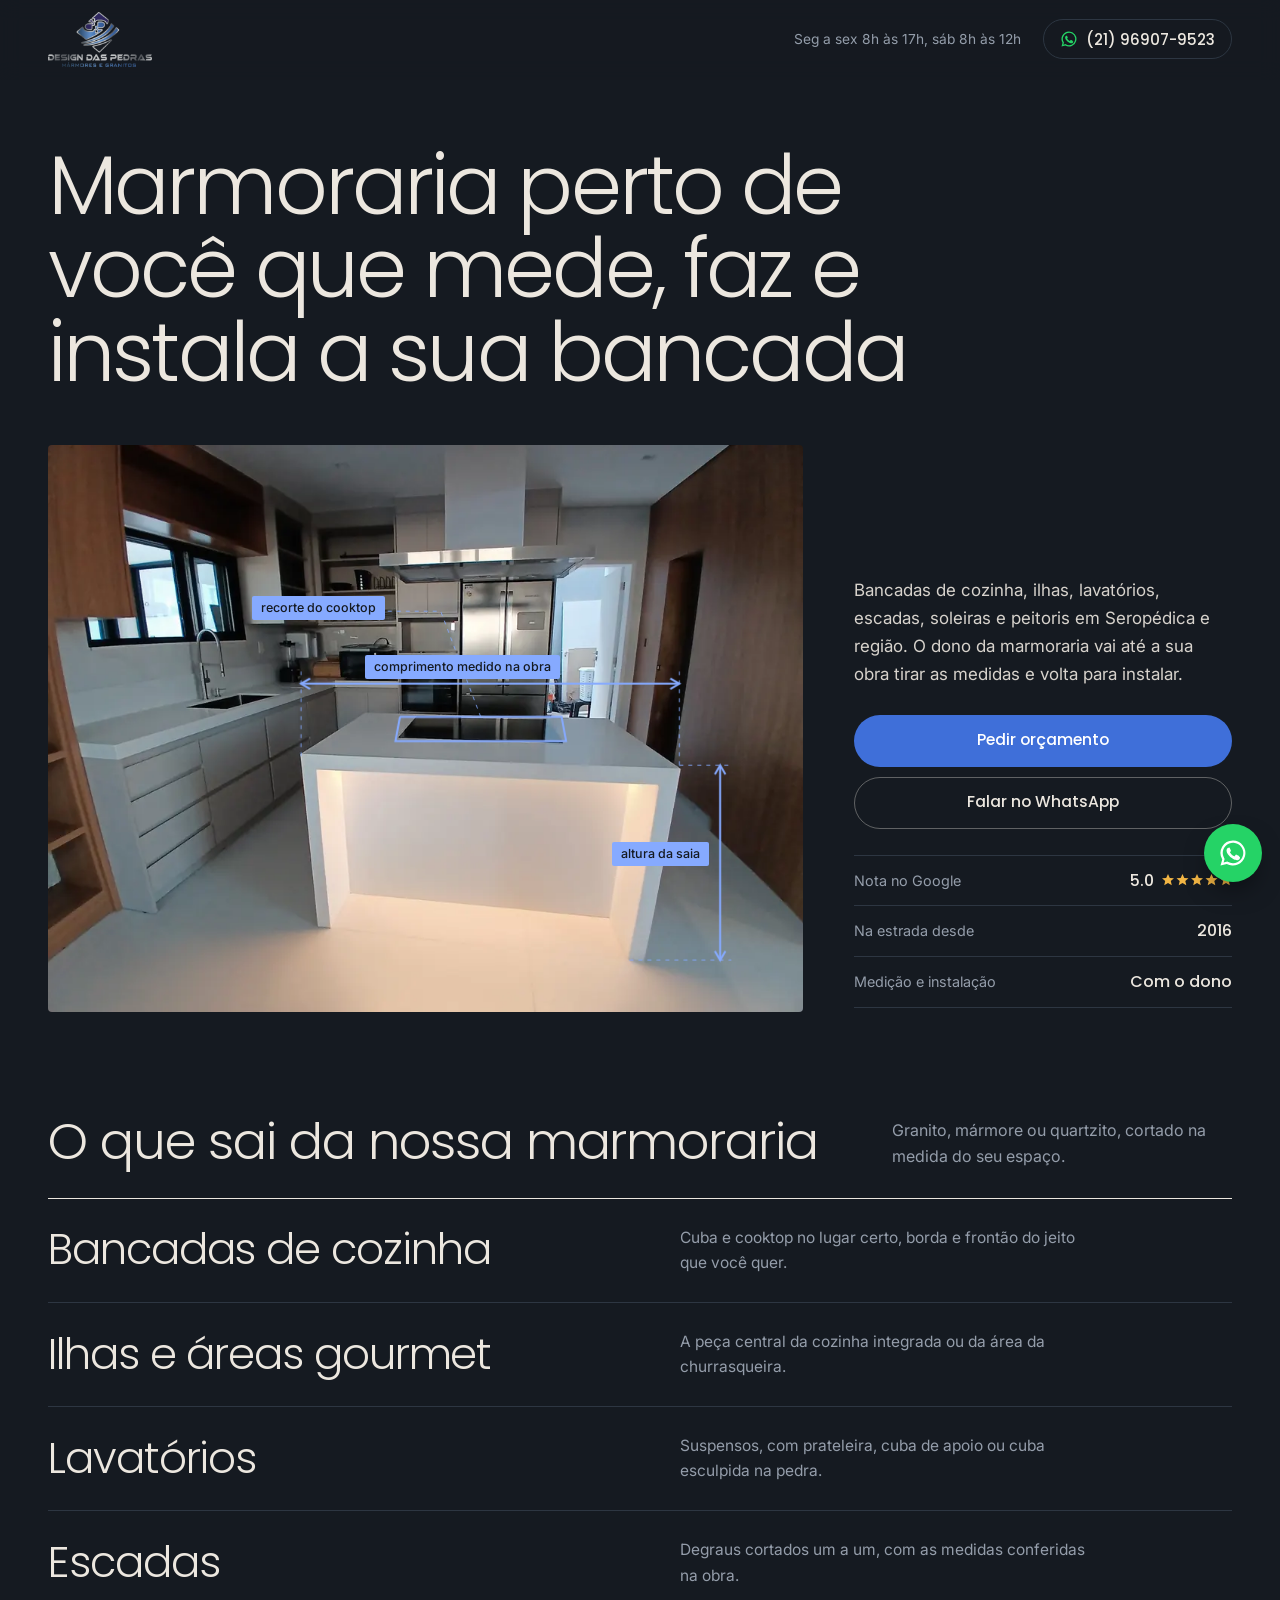
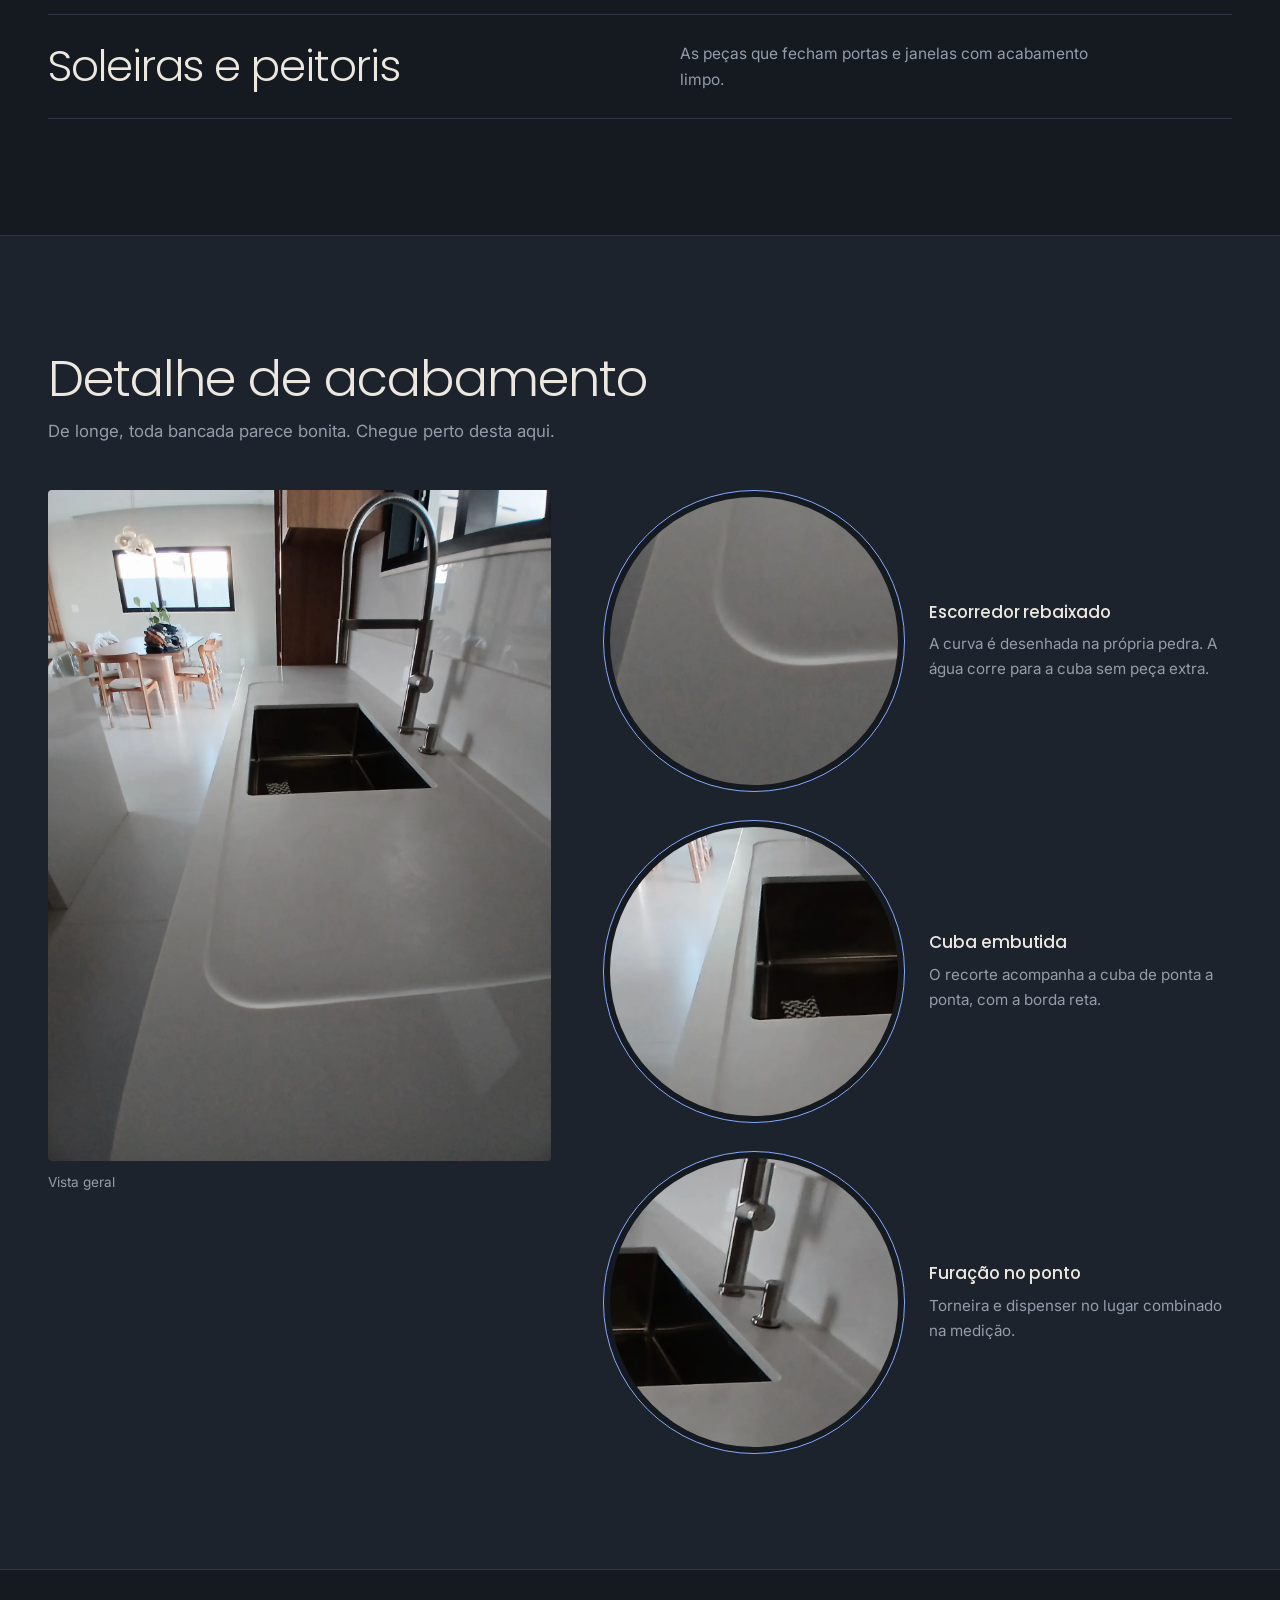
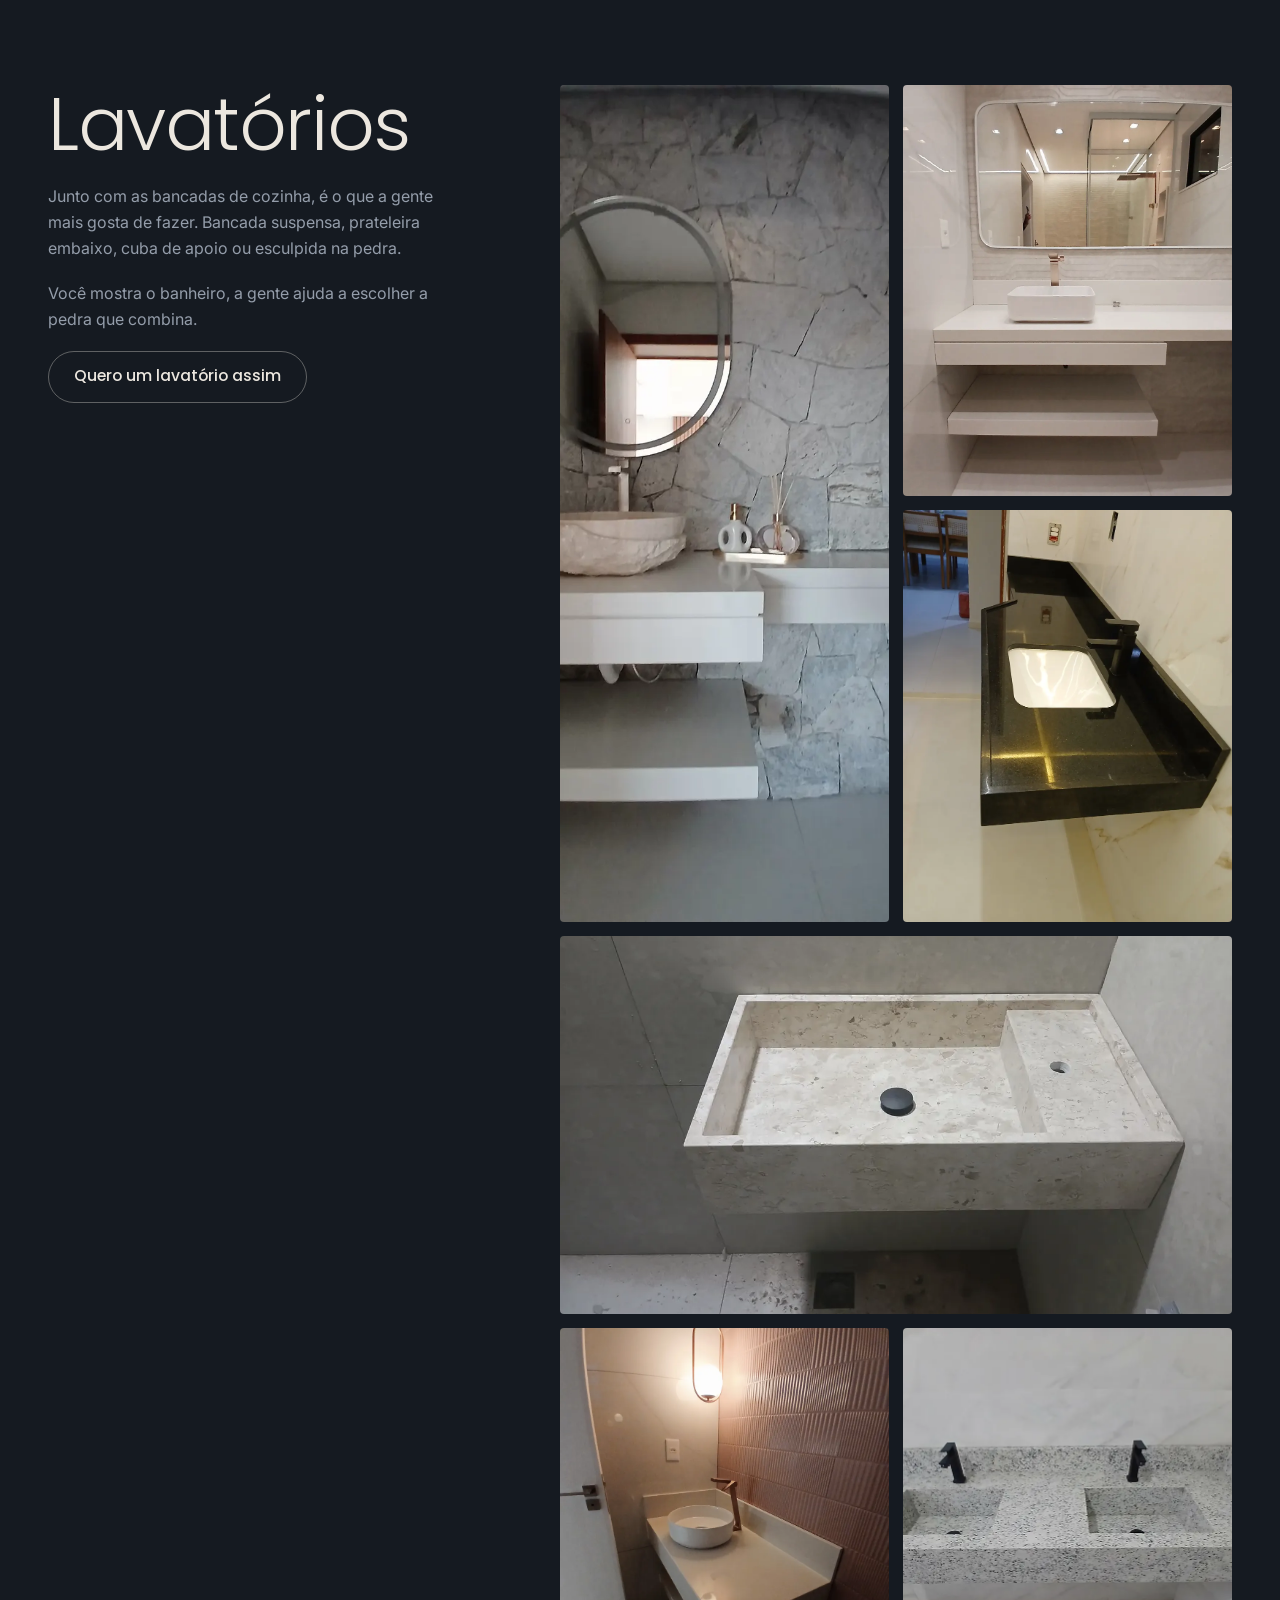
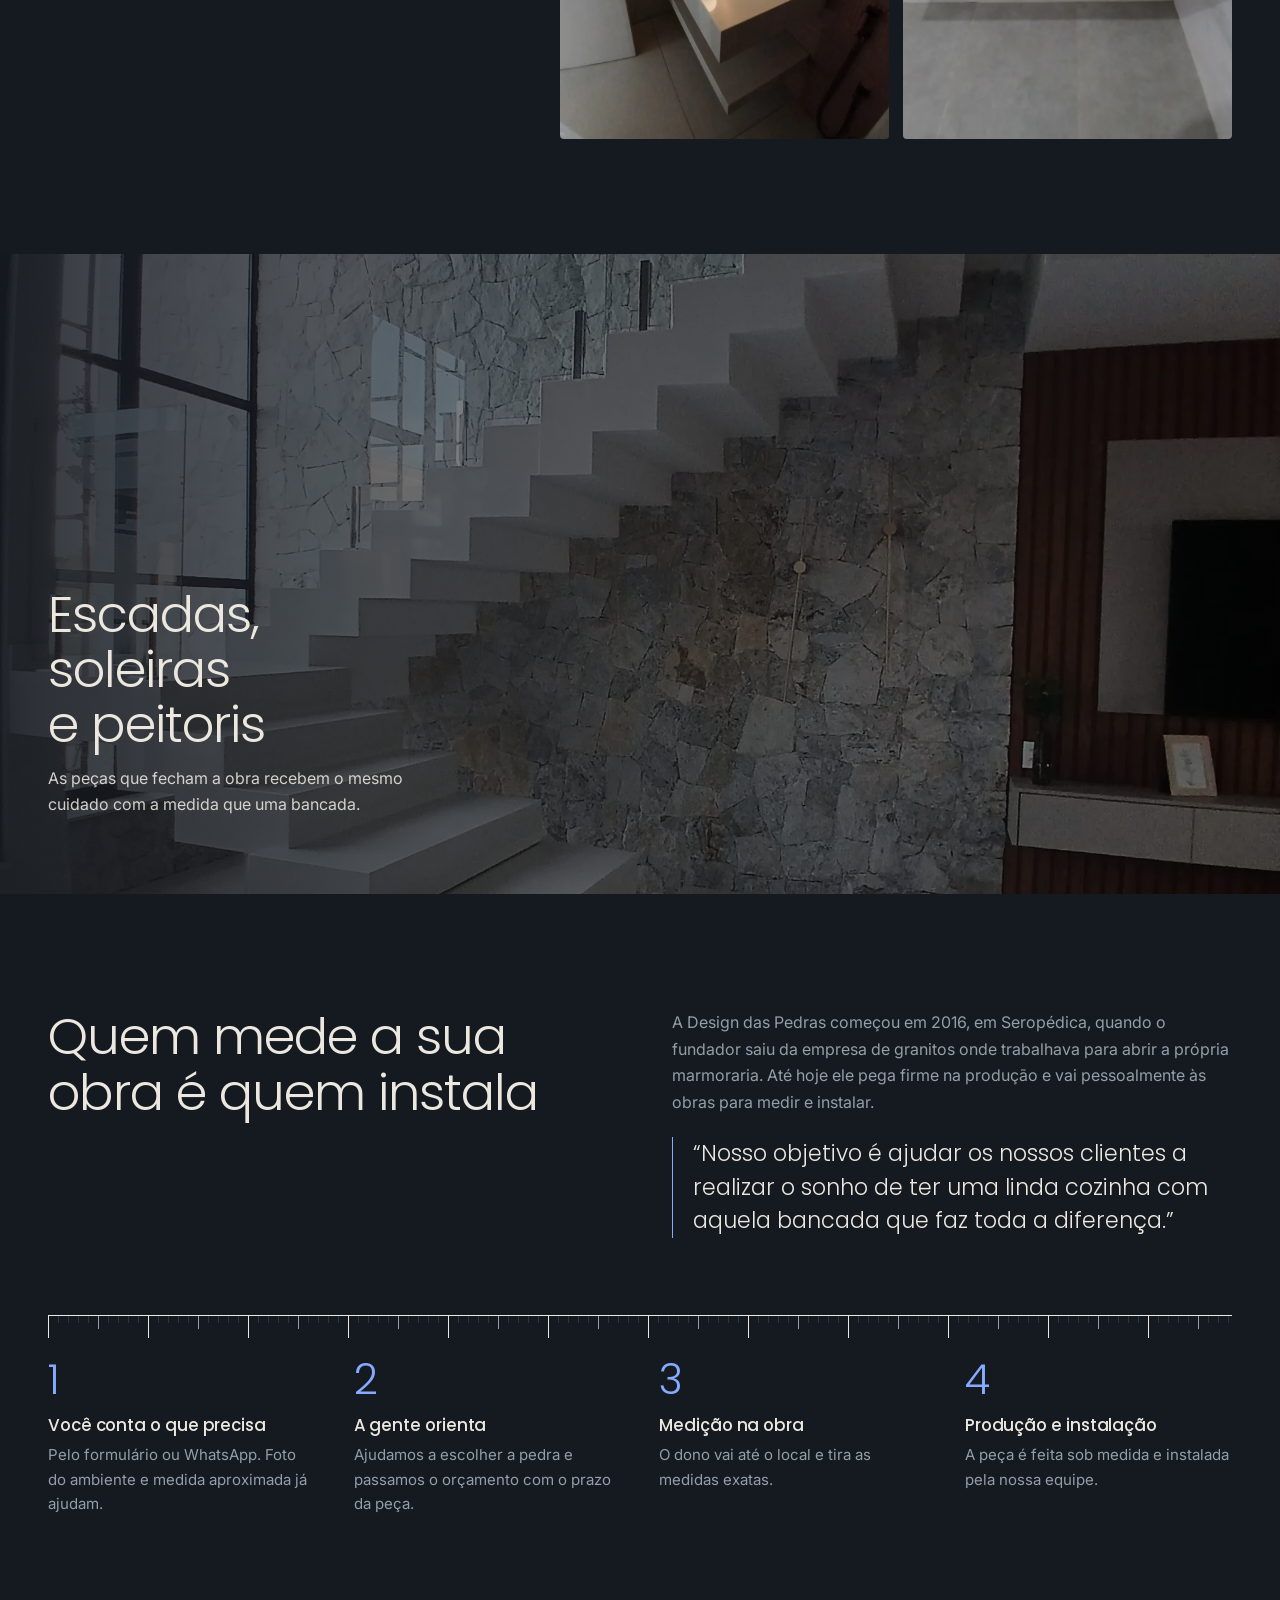
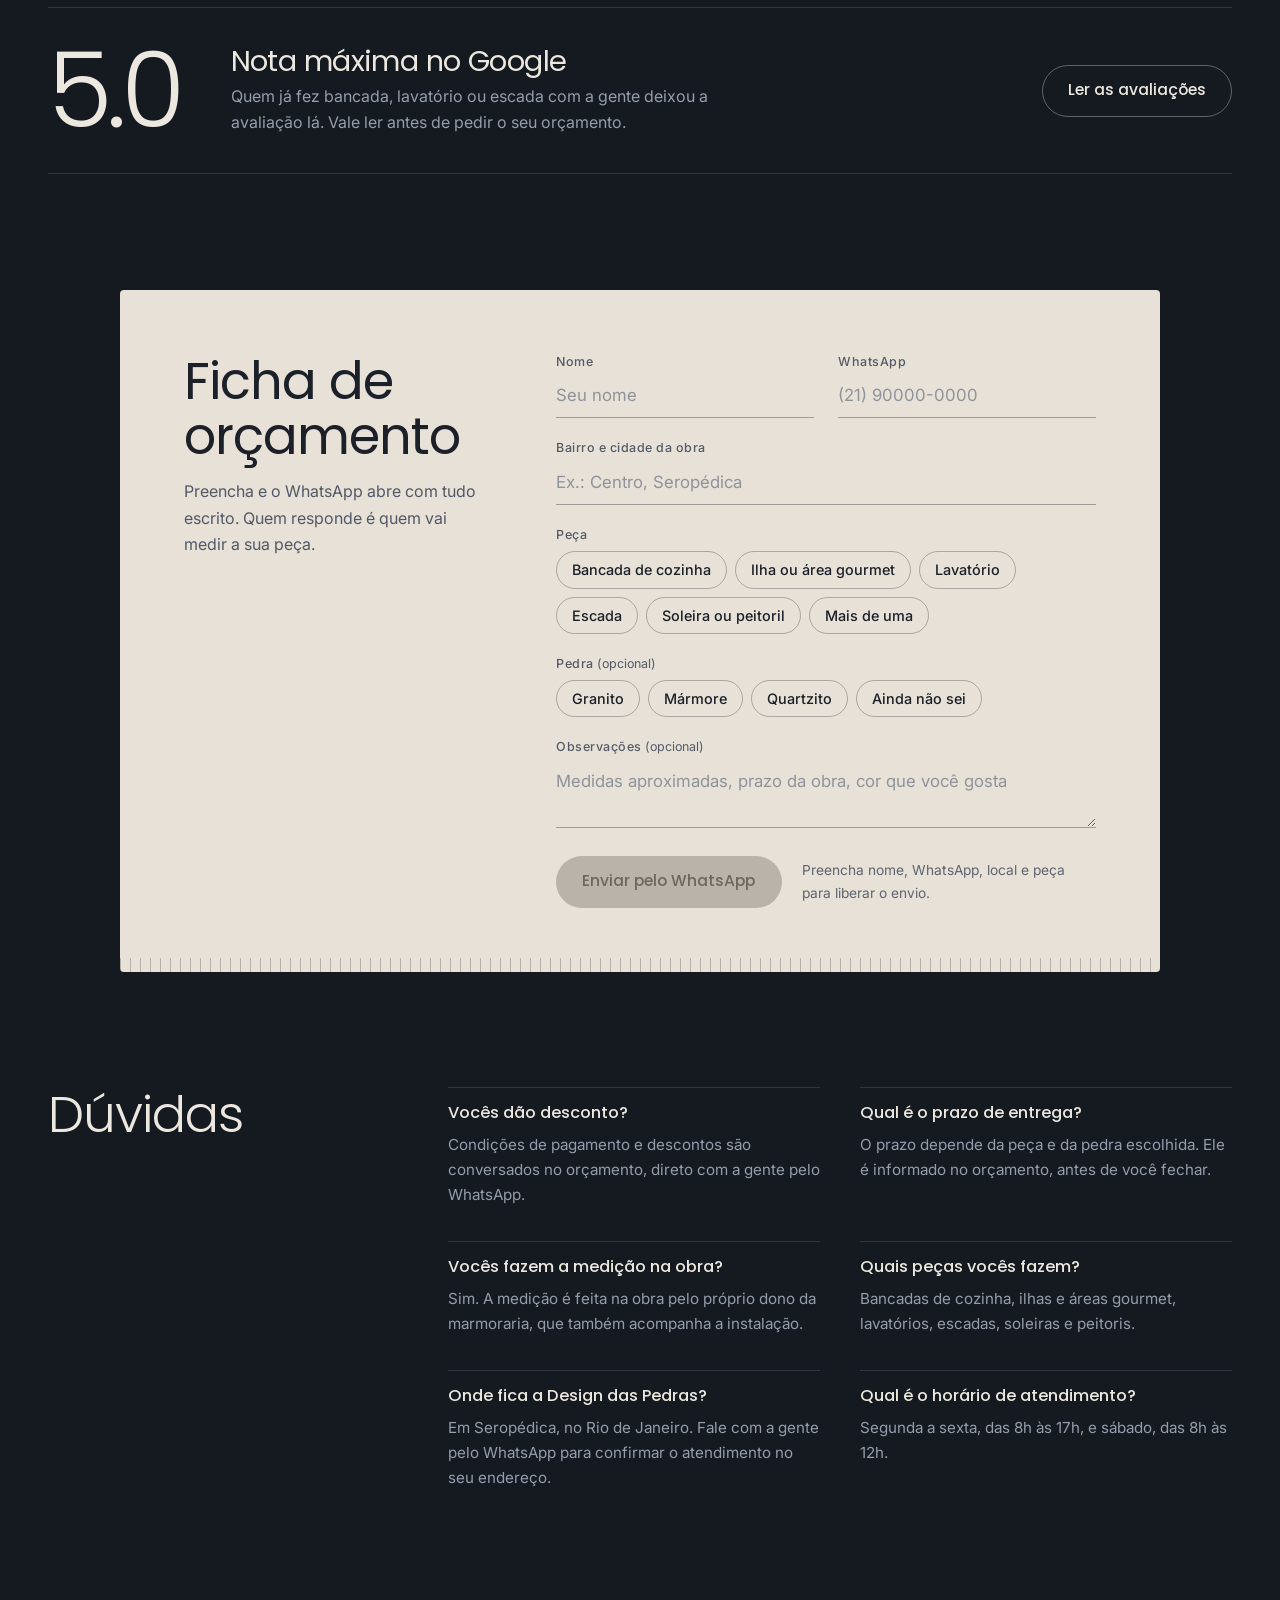
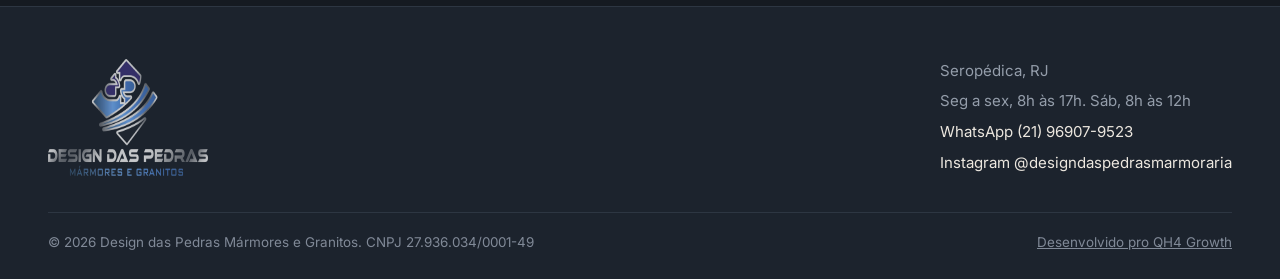
==== index.html @ 7ed27eac "Add files via upload" ====
<!doctype html>
<html lang="pt-BR">
<head>
<!-- Google Tag Manager -->
<script>(function(w,d,s,l,i){w[l]=w[l]||[];w[l].push({'gtm.start':
new Date().getTime(),event:'gtm.js'});var f=d.getElementsByTagName(s)[0],
j=d.createElement(s),dl=l!='dataLayer'?'&l='+l:'';j.async=true;j.src=
'https://www.googletagmanager.com/gtm.js?id='+i+dl;f.parentNode.insertBefore(j,f);
})(window,document,'script','dataLayer','GTM-T9LPBTFR');</script>
<!-- End Google Tag Manager -->
<script>document.documentElement.classList.add('js')</script>
<meta charset="utf-8">
<meta name="viewport" content="width=device-width, initial-scale=1">
<title>Marmoraria em Seropédica | Bancadas e Lavatórios | Design das Pedras</title>
<meta name="description" content="Marmoraria perto de você em Seropédica/RJ. Bancadas de cozinha, lavatórios, escadas, soleiras e peitoris sob medida, com medição e instalação feitas pela própria marmoraria. Peça seu orçamento.">
<meta name="robots" content="index, follow">
<!-- PENDENTE: trocar pelo domínio definitivo -->
<link rel="canonical" href="https://designdaspedras.com.br/">
<meta name="theme-color" content="#151A21">

<meta property="og:type" content="website">
<meta property="og:locale" content="pt_BR">
<meta property="og:site_name" content="Design das Pedras Mármores e Granitos">
<meta property="og:title" content="Design das Pedras | Marmoraria em Seropédica/RJ">
<meta property="og:description" content="Bancadas, lavatórios, escadas, soleiras e peitoris sob medida. Quem mede a sua obra é quem instala.">
<meta property="og:url" content="https://designdaspedras.com.br/">
<meta property="og:image" content="https://designdaspedras.com.br/assets/img/og-design-das-pedras.jpg">
<meta property="og:image:width" content="1200">
<meta property="og:image:height" content="630">
<meta property="og:image:alt" content="Cozinha com ilha em pedra clara iluminada, feita pela Design das Pedras">
<meta name="twitter:card" content="summary_large_image">
<meta name="twitter:title" content="Design das Pedras | Marmoraria em Seropédica/RJ">
<meta name="twitter:description" content="Bancadas, lavatórios, escadas, soleiras e peitoris sob medida. Quem mede a sua obra é quem instala.">
<meta name="twitter:image" content="https://designdaspedras.com.br/assets/img/og-design-das-pedras.jpg">

<link rel="icon" type="image/png" sizes="48x48" href="assets/img/favicon-48.png">
<link rel="apple-touch-icon" href="assets/img/apple-touch-icon.png">
<link rel="manifest" href="site.webmanifest">

<link rel="preload" as="image" href="assets/img/hero-ilha-cotas.webp" imagesrcset="assets/img/hero-ilha-cotas-1000.webp 1000w, assets/img/hero-ilha-cotas.webp 2000w" imagesizes="(max-width: 900px) 100vw, 66vw" fetchpriority="high">
<link rel="preconnect" href="https://fonts.googleapis.com">
<link rel="preconnect" href="https://fonts.gstatic.com" crossorigin>
<link href="https://fonts.googleapis.com/css2?family=Inter:wght@400;500;600&family=Poppins:wght@300;400;500&display=swap" rel="stylesheet">
<link rel="stylesheet" href="assets/css/style.css">

<script type="application/ld+json">
{
  "@context": "https://schema.org",
  "@type": "HomeAndConstructionBusiness",
  "@id": "https://designdaspedras.com.br/#empresa",
  "name": "Design das Pedras Mármores e Granitos",
  "description": "Marmoraria em Seropédica/RJ: bancadas de cozinha, lavatórios, escadas, soleiras e peitoris, com medição e instalação.",
  "url": "https://designdaspedras.com.br/",
  "image": "https://designdaspedras.com.br/assets/img/og-design-das-pedras.jpg",
  "logo": "https://designdaspedras.com.br/assets/img/logo-design-das-pedras.png",
  "telephone": "+55 21 96907-9523",
  "email": "designdaspedras@gmail.com",
  "foundingDate": "2016",
  "address": {"@type": "PostalAddress", "addressLocality": "Seropédica", "addressRegion": "RJ", "addressCountry": "BR"},
  "areaServed": [{"@type": "City", "name": "Seropédica"}, {"@type": "State", "name": "Rio de Janeiro"}],
  "openingHoursSpecification": [
    {"@type": "OpeningHoursSpecification", "dayOfWeek": ["Monday","Tuesday","Wednesday","Thursday","Friday"], "opens": "08:00", "closes": "17:00"},
    {"@type": "OpeningHoursSpecification", "dayOfWeek": "Saturday", "opens": "08:00", "closes": "12:00"}
  ],
  "sameAs": ["https://www.instagram.com/designdaspedrasmarmoraria/"],
  "makesOffer": [
    {"@type": "Offer", "itemOffered": {"@type": "Service", "name": "Bancadas de cozinha"}},
    {"@type": "Offer", "itemOffered": {"@type": "Service", "name": "Lavatórios"}},
    {"@type": "Offer", "itemOffered": {"@type": "Service", "name": "Escadas"}},
    {"@type": "Offer", "itemOffered": {"@type": "Service", "name": "Soleiras e peitoris"}}
  ]
}
</script>
<script type="application/ld+json">
{
  "@context": "https://schema.org",
  "@type": "FAQPage",
  "mainEntity": [
    {"@type": "Question", "name": "Vocês dão desconto?", "acceptedAnswer": {"@type": "Answer", "text": "Condições de pagamento e descontos são conversados no orçamento, direto com a gente pelo WhatsApp."}},
    {"@type": "Question", "name": "Qual é o prazo de entrega?", "acceptedAnswer": {"@type": "Answer", "text": "O prazo depende da peça e da pedra escolhida. Ele é informado no orçamento, antes de você fechar."}},
    {"@type": "Question", "name": "Vocês fazem a medição na obra?", "acceptedAnswer": {"@type": "Answer", "text": "Sim. A medição é feita na obra pelo próprio dono da marmoraria, que também acompanha a instalação."}},
    {"@type": "Question", "name": "Quais peças vocês fazem?", "acceptedAnswer": {"@type": "Answer", "text": "Bancadas de cozinha, ilhas e áreas gourmet, lavatórios, escadas, soleiras e peitoris."}},
    {"@type": "Question", "name": "Onde fica a Design das Pedras?", "acceptedAnswer": {"@type": "Answer", "text": "Em Seropédica, no Rio de Janeiro. Fale com a gente pelo WhatsApp para confirmar o atendimento no seu endereço."}},
    {"@type": "Question", "name": "Qual é o horário de atendimento?", "acceptedAnswer": {"@type": "Answer", "text": "Segunda a sexta, das 8h às 17h, e sábado, das 8h às 12h."}}
  ]
}
</script>
</head>
<body>
<!-- Google Tag Manager (noscript) -->
<noscript><iframe src="https://www.googletagmanager.com/ns.html?id=GTM-T9LPBTFR"
height="0" width="0" style="display:none;visibility:hidden"></iframe></noscript>
<!-- End Google Tag Manager (noscript) -->
<a class="pular" href="#conteudo">Pular para o conteúdo</a>

<header class="barra" id="barra">
  <a href="#" class="barra__logo" aria-label="Design das Pedras, voltar ao início">
    <img src="assets/img/logo-design-das-pedras.png" alt="Design das Pedras Mármores e Granitos" width="640" height="336">
  </a>
  <div class="barra__dir">
    <span class="barra__horario">Seg a sex 8h às 17h, sáb 8h às 12h</span>
    <a class="barra__wa js-wa" data-origem="topo" href="https://wa.me/5521969079523?text=Ol%C3%A1%2C%20vim%20pelo%20site%20e%20quero%20um%20or%C3%A7amento." target="_blank" rel="noopener">
      <svg viewBox="0 0 24 24" aria-hidden="true"><path d="M12 2a10 10 0 0 0-8.6 15.1L2 22l5-1.3A10 10 0 1 0 12 2Zm0 18.2a8.2 8.2 0 0 1-4.2-1.2l-.3-.2-3 .8.8-2.9-.2-.3A8.2 8.2 0 1 1 12 20.2Zm4.5-6.1c-.2-.1-1.5-.7-1.7-.8-.2-.1-.4-.1-.6.1l-.8 1c-.1.2-.3.2-.5.1a6.7 6.7 0 0 1-3.3-2.9c-.2-.4.2-.4.7-1.3.1-.2 0-.3 0-.4l-.8-1.8c-.2-.5-.4-.4-.6-.4h-.5a1 1 0 0 0-.7.3 3 3 0 0 0-.9 2.2 5.2 5.2 0 0 0 1.1 2.8 11.9 11.9 0 0 0 4.6 4c1.7.7 2.3.8 3.2.7.5-.1 1.5-.6 1.7-1.2.2-.6.2-1.1.2-1.2-.1-.1-.3-.2-.5-.3Z"/></svg>
      <span>(21) 96907-9523</span>
    </a>
  </div>
</header>

<main id="conteudo">

<!-- HERO: a bancada com as cotas de medição -->
<section class="abre" aria-labelledby="titulo">
  <h1 id="titulo" class="abre__titulo">Marmoraria perto de você que mede, faz e instala a sua bancada</h1>

  <div class="abre__grade">
    <figure class="planta" id="planta">
      <img src="assets/img/hero-ilha-cotas.webp" srcset="assets/img/hero-ilha-cotas-1000.webp 1000w, assets/img/hero-ilha-cotas.webp 2000w" sizes="(max-width: 900px) 100vw, 66vw" alt="Cozinha com ilha em pedra clara, cooktop embutido e iluminação por baixo, feita pela Design das Pedras" width="2000" height="1500" fetchpriority="high">
      <svg class="cotas" viewBox="0 0 1000 750" aria-hidden="true">
        <!-- cota horizontal: comprimento da ilha -->
        <g class="cota cota--1">
          <path class="cota__ext" d="M335 412 V300 M836 424 V300"/>
          <path class="cota__linha" d="M335 316 H836"/>
          <path class="cota__seta" d="M347 309 L335 316 L347 323 M824 309 L836 316 L824 323"/>
        </g>
        <!-- cota vertical: altura da saia -->
        <g class="cota cota--2">
          <path class="cota__ext" d="M836 424 H905 M770 682 H905"/>
          <path class="cota__linha" d="M890 424 V682"/>
          <path class="cota__seta" d="M883 436 L890 424 L897 436 M883 670 L890 682 L897 670"/>
        </g>
        <!-- marcação do recorte do cooktop -->
        <g class="cota cota--3">
          <path class="cota__linha" d="M466 360 H680 L686 392 H460 Z"/>
          <path class="cota__ext" d="M573 360 L520 220 H440"/>
        </g>
      </svg>
      <span class="etiqueta etiqueta--1">comprimento medido na obra</span>
      <span class="etiqueta etiqueta--2">altura da saia</span>
      <span class="etiqueta etiqueta--3">recorte do cooktop</span>
    </figure>

    <div class="abre__lado">
      <p class="abre__sub">Bancadas de cozinha, ilhas, lavatórios, escadas, soleiras e peitoris em Seropédica e região. O dono da marmoraria vai até a sua obra tirar as medidas e volta para instalar.</p>
      <div class="abre__acoes">
        <a href="#pedido" class="botao botao--azul js-cta" data-origem="hero">Pedir orçamento</a>
        <a class="botao botao--fio js-wa" data-origem="hero" href="https://wa.me/5521969079523?text=Ol%C3%A1%2C%20vim%20pelo%20site%20e%20quero%20um%20or%C3%A7amento." target="_blank" rel="noopener">Falar no WhatsApp</a>
      </div>
      <dl class="abre__fatos">
        <div><dt>Nota no Google</dt><dd>5.0 <span class="estrelas" aria-label="cinco estrelas"></span></dd></div>
        <div><dt>Na estrada desde</dt><dd>2016</dd></div>
        <div><dt>Medição e instalação</dt><dd>Com o dono</dd></div>
      </dl>
    </div>
  </div>
</section>

<!-- ÍNDICE DE PEÇAS -->
<section class="pecas" aria-labelledby="pecas-titulo">
  <div class="pecas__cab">
    <h2 id="pecas-titulo">O que sai da nossa marmoraria</h2>
    <p>Granito, mármore ou quartzito, cortado na medida do seu espaço.</p>
  </div>
  <ul class="indice" role="list">
    <li class="indice__item" data-foto="assets/img/cozinha-bancada-l.webp">
      <a href="#pedido" class="js-cta" data-origem="indice-bancadas">
        <span class="indice__nome">Bancadas de cozinha</span>
        <span class="indice__txt">Cuba e cooktop no lugar certo, borda e frontão do jeito que você quer.</span>
        <img class="indice__mini" src="assets/img/cozinha-bancada-l.webp" alt="" width="1100" height="1375" loading="lazy">
      </a>
    </li>
    <li class="indice__item" data-foto="assets/img/area-gourmet-ilha.webp">
      <a href="#pedido" class="js-cta" data-origem="indice-ilhas">
        <span class="indice__nome">Ilhas e áreas gourmet</span>
        <span class="indice__txt">A peça central da cozinha integrada ou da área da churrasqueira.</span>
        <img class="indice__mini" src="assets/img/area-gourmet-ilha.webp" alt="" width="1000" height="1250" loading="lazy">
      </a>
    </li>
    <li class="indice__item" data-foto="assets/img/lavatorio-cuba-apoio.webp">
      <a href="#lavatorios">
        <span class="indice__nome">Lavatórios</span>
        <span class="indice__txt">Suspensos, com prateleira, cuba de apoio ou cuba esculpida na pedra.</span>
        <img class="indice__mini" src="assets/img/lavatorio-cuba-apoio.webp" alt="" width="900" height="1125" loading="lazy">
      </a>
    </li>
    <li class="indice__item" data-foto="assets/img/escada-sala.webp">
      <a href="#pedido" class="js-cta" data-origem="indice-escadas">
        <span class="indice__nome">Escadas</span>
        <span class="indice__txt">Degraus cortados um a um, com as medidas conferidas na obra.</span>
        <img class="indice__mini" src="assets/img/escada-sala.webp" alt="" width="800" height="1066" loading="lazy">
      </a>
    </li>
    <li class="indice__item">
      <a href="#pedido" class="js-cta" data-origem="indice-soleiras">
        <span class="indice__nome">Soleiras e peitoris</span>
        <span class="indice__txt">As peças que fecham portas e janelas com acabamento limpo.</span>
      </a>
    </li>
  </ul>
  <div class="flutua" aria-hidden="true"><img alt="" src="assets/img/cozinha-bancada-l.webp" width="1100" height="1375"></div>
</section>

<!-- DETALHE DE ACABAMENTO -->
<section class="detalhe" aria-labelledby="detalhe-titulo">
  <div class="detalhe__cab">
    <h2 id="detalhe-titulo">Detalhe de acabamento</h2>
    <p>De longe, toda bancada parece bonita. Chegue perto desta aqui.</p>
  </div>
  <div class="detalhe__grade">
    <figure class="detalhe__geral">
      <img src="assets/img/acabamento-cuba-escorredor.webp" alt="Bancada clara com cuba embutida, torneira gourmet e escorredor rebaixado" width="1500" height="2000" loading="lazy">
      <figcaption>Vista geral</figcaption>
    </figure>
    <ol class="detalhe__zooms" role="list">
      <li>
        <img src="assets/img/detalhe-escorredor.webp" alt="Close do escorredor rebaixado na própria pedra" width="800" height="800" loading="lazy">
        <div><h3>Escorredor rebaixado</h3><p>A curva é desenhada na própria pedra. A água corre para a cuba sem peça extra.</p></div>
      </li>
      <li>
        <img src="assets/img/detalhe-cuba.webp" alt="Close da cuba embutida com o recorte da pedra alinhado" width="800" height="800" loading="lazy">
        <div><h3>Cuba embutida</h3><p>O recorte acompanha a cuba de ponta a ponta, com a borda reta.</p></div>
      </li>
      <li>
        <img src="assets/img/detalhe-furacao.webp" alt="Close da torneira e do dispenser instalados na bancada" width="800" height="800" loading="lazy">
        <div><h3>Furação no ponto</h3><p>Torneira e dispenser no lugar combinado na medição.</p></div>
      </li>
    </ol>
  </div>
</section>

<!-- LAVATÓRIOS: texto fixo, fotos rolando -->
<section class="lav" id="lavatorios" aria-labelledby="lav-titulo">
  <div class="lav__fixo">
    <h2 id="lav-titulo">Lavatórios</h2>
    <p>Junto com as bancadas de cozinha, é o que a gente mais gosta de fazer. Bancada suspensa, prateleira embaixo, cuba de apoio ou esculpida na pedra.</p>
    <p>Você mostra o banheiro, a gente ajuda a escolher a pedra que combina.</p>
    <a href="#pedido" class="botao botao--fio js-cta" data-origem="lavatorios">Quero um lavatório assim</a>
  </div>
  <div class="lav__fotos">
    <figure class="lav__f lav__f--alta"><img src="assets/img/lavatorio-parede-pedra.webp" alt="Lavatório suspenso com cuba de apoio em pedra e parede de pedra natural" width="1000" height="1333" loading="lazy"></figure>
    <figure class="lav__f"><img src="assets/img/lavatorio-espelho.webp" alt="Lavatório claro com espelho iluminado e prateleira" width="1000" height="1250" loading="lazy"></figure>
    <figure class="lav__f"><img src="assets/img/lavatorio-granito-preto.webp" alt="Lavatório em granito preto com cuba branca" width="900" height="1125" loading="lazy"></figure>
    <figure class="lav__f lav__f--larga"><img src="assets/img/lavatorio-cuba-esculpida.webp" alt="Cuba esculpida em pedra clara" width="1100" height="825" loading="lazy"></figure>
    <figure class="lav__f"><img src="assets/img/lavatorio-rosa.webp" alt="Lavatório com cuba redonda e parede rosa" width="900" height="1125" loading="lazy"></figure>
    <figure class="lav__f"><img src="assets/img/lavatorio-duplo-granito.webp" alt="Lavatório duplo em granito claro com duas cubas esculpidas" width="1100" height="825" loading="lazy"></figure>
  </div>
</section>

<!-- ESCADA: faixa panorâmica -->
<section class="degraus" aria-labelledby="degraus-titulo">
  <img class="degraus__img" src="assets/img/escada-flutuante-larga.webp" alt="Escada com degraus em pedra clara diante de parede de pedra natural" width="1800" height="1350" loading="lazy">
  <div class="degraus__txt">
    <h2 id="degraus-titulo">Escadas, soleiras e peitoris</h2>
    <p>As peças que fecham a obra recebem o mesmo cuidado com a medida que uma bancada.</p>
  </div>
</section>

<!-- QUEM MEDE É QUEM INSTALA + RÉGUA -->
<section class="mede" aria-labelledby="mede-titulo">
  <div class="mede__topo">
    <h2 id="mede-titulo">Quem mede a sua obra é quem instala</h2>
    <div class="mede__hist">
      <p>A Design das Pedras começou em 2016, em Seropédica, quando o fundador saiu da empresa de granitos onde trabalhava para abrir a própria marmoraria. Até hoje ele pega firme na produção e vai pessoalmente às obras para medir e instalar.</p>
      <p class="mede__frase">“Nosso objetivo é ajudar os nossos clientes a realizar o sonho de ter uma linda cozinha com aquela bancada que faz toda a diferença.”</p>
    </div>
  </div>
  <div class="regua" aria-hidden="true"></div>
  <ol class="etapas" role="list">
    <li><span class="etapas__n">1</span><h3>Você conta o que precisa</h3><p>Pelo formulário ou WhatsApp. Foto do ambiente e medida aproximada já ajudam.</p></li>
    <li><span class="etapas__n">2</span><h3>A gente orienta</h3><p>Ajudamos a escolher a pedra e passamos o orçamento com o prazo da peça.</p></li>
    <li><span class="etapas__n">3</span><h3>Medição na obra</h3><p>O dono vai até o local e tira as medidas exatas.</p></li>
    <li><span class="etapas__n">4</span><h3>Produção e instalação</h3><p>A peça é feita sob medida e instalada pela nossa equipe.</p></li>
  </ol>
</section>

<!-- GOOGLE -->
<section class="nota" aria-labelledby="nota-titulo">
  <p class="nota__num" aria-hidden="true">5.0</p>
  <div class="nota__txt">
    <h2 id="nota-titulo">Nota máxima no Google</h2>
    <p>Quem já fez bancada, lavatório ou escada com a gente deixou a avaliação lá. Vale ler antes de pedir o seu orçamento.</p>
  </div>
  <a class="botao botao--fio js-google" href="https://tinyurl.com/Avaliacao-Design-das-Pedras" target="_blank" rel="noopener">Ler as avaliações</a>
</section>

<!-- FICHA DE PEDIDO -->
<section class="pedido" id="pedido" aria-labelledby="pedido-titulo">
  <div class="ficha">
    <div class="ficha__cab">
      <h2 id="pedido-titulo">Ficha de orçamento</h2>
      <p>Preencha e o WhatsApp abre com tudo escrito. Quem responde é quem vai medir a sua peça.</p>
    </div>
    <form id="form-orcamento" class="ficha__form" novalidate>
      <div class="campo">
        <label for="f-nome">Nome</label>
        <input id="f-nome" name="nome" type="text" autocomplete="name" required minlength="2" placeholder="Seu nome">
      </div>
      <div class="campo">
        <label for="f-whats">WhatsApp</label>
        <input id="f-whats" name="whatsapp" type="tel" inputmode="tel" autocomplete="tel" required pattern="\(\d{2}\) \d{4,5}-\d{4}" placeholder="(21) 90000-0000">
      </div>
      <div class="campo campo--largo">
        <label for="f-local">Bairro e cidade da obra</label>
        <input id="f-local" name="local" type="text" required minlength="3" placeholder="Ex.: Centro, Seropédica">
      </div>
      <fieldset class="campo campo--largo escolhas">
        <legend>Peça</legend>
        <label class="chip"><input type="radio" name="peca" value="Bancada de cozinha" required><span>Bancada de cozinha</span></label>
        <label class="chip"><input type="radio" name="peca" value="Ilha ou área gourmet"><span>Ilha ou área gourmet</span></label>
        <label class="chip"><input type="radio" name="peca" value="Lavatório"><span>Lavatório</span></label>
        <label class="chip"><input type="radio" name="peca" value="Escada"><span>Escada</span></label>
        <label class="chip"><input type="radio" name="peca" value="Soleira ou peitoril"><span>Soleira ou peitoril</span></label>
        <label class="chip"><input type="radio" name="peca" value="Mais de uma peça"><span>Mais de uma</span></label>
      </fieldset>
      <fieldset class="campo campo--largo escolhas">
        <legend>Pedra <span class="opc">(opcional)</span></legend>
        <label class="chip"><input type="radio" name="pedra" value="Granito"><span>Granito</span></label>
        <label class="chip"><input type="radio" name="pedra" value="Mármore"><span>Mármore</span></label>
        <label class="chip"><input type="radio" name="pedra" value="Quartzito"><span>Quartzito</span></label>
        <label class="chip"><input type="radio" name="pedra" value="Ainda não sei"><span>Ainda não sei</span></label>
      </fieldset>
      <div class="campo campo--largo">
        <label for="f-msg">Observações <span class="opc">(opcional)</span></label>
        <textarea id="f-msg" name="mensagem" rows="2" placeholder="Medidas aproximadas, prazo da obra, cor que você gosta"></textarea>
      </div>
      <div class="campo--largo ficha__fim">
        <button type="submit" class="botao botao--azul" id="f-enviar" disabled>Enviar pelo WhatsApp</button>
        <p id="f-status" role="status">Preencha nome, WhatsApp, local e peça para liberar o envio.</p>
      </div>
    </form>
  </div>
</section>

<!-- DÚVIDAS (abertas, como ficha técnica) -->
<section class="duvidas" aria-labelledby="duv-titulo">
  <h2 id="duv-titulo">Dúvidas</h2>
  <dl class="duvidas__lista">
    <div><dt>Vocês dão desconto?</dt><dd>Condições de pagamento e descontos são conversados no orçamento, direto com a gente pelo WhatsApp.</dd></div>
    <div><dt>Qual é o prazo de entrega?</dt><dd>O prazo depende da peça e da pedra escolhida. Ele é informado no orçamento, antes de você fechar.</dd></div>
    <div><dt>Vocês fazem a medição na obra?</dt><dd>Sim. A medição é feita na obra pelo próprio dono da marmoraria, que também acompanha a instalação.</dd></div>
    <div><dt>Quais peças vocês fazem?</dt><dd>Bancadas de cozinha, ilhas e áreas gourmet, lavatórios, escadas, soleiras e peitoris.</dd></div>
    <div><dt>Onde fica a Design das Pedras?</dt><dd>Em Seropédica, no Rio de Janeiro. Fale com a gente pelo WhatsApp para confirmar o atendimento no seu endereço.</dd></div>
    <div><dt>Qual é o horário de atendimento?</dt><dd>Segunda a sexta, das 8h às 17h, e sábado, das 8h às 12h.</dd></div>
  </dl>
</section>

</main>

<footer class="pe">
  <div class="pe__in">
    <img class="pe__logo" src="assets/img/logo-design-das-pedras.png" alt="Design das Pedras Mármores e Granitos" width="640" height="336" loading="lazy">
    <ul class="pe__dados" role="list">
      <li>Seropédica, RJ</li>
      <li>Seg a sex, 8h às 17h. Sáb, 8h às 12h</li>
      <li><a class="js-wa" data-origem="rodape" href="https://wa.me/5521969079523?text=Ol%C3%A1%2C%20vim%20pelo%20site%20e%20quero%20um%20or%C3%A7amento." target="_blank" rel="noopener">WhatsApp (21) 96907-9523</a></li>
      <li><a href="https://www.instagram.com/designdaspedrasmarmoraria/" target="_blank" rel="noopener">Instagram @designdaspedrasmarmoraria</a></li>
    </ul>
  </div>
  <div class="pe__base">
    <p>© <span id="ano">2026</span> Design das Pedras Mármores e Granitos. CNPJ 27.936.034/0001-49</p>
    <!-- CONFIRMAR o @ do Instagram da QH4 -->
    <p><a href="https://www.instagram.com/qh4growth/" target="_blank" rel="noopener">Desenvolvido pro QH4 Growth</a></p>
  </div>
</footer>

<a class="wa-fixo js-wa" data-origem="flutuante" href="https://wa.me/5521969079523?text=Ol%C3%A1%2C%20vim%20pelo%20site%20e%20quero%20um%20or%C3%A7amento." target="_blank" rel="noopener" aria-label="Falar com a Design das Pedras no WhatsApp">
  <svg viewBox="0 0 24 24" aria-hidden="true"><path d="M12 2a10 10 0 0 0-8.6 15.1L2 22l5-1.3A10 10 0 1 0 12 2Zm0 18.2a8.2 8.2 0 0 1-4.2-1.2l-.3-.2-3 .8.8-2.9-.2-.3A8.2 8.2 0 1 1 12 20.2Zm4.5-6.1c-.2-.1-1.5-.7-1.7-.8-.2-.1-.4-.1-.6.1l-.8 1c-.1.2-.3.2-.5.1a6.7 6.7 0 0 1-3.3-2.9c-.2-.4.2-.4.7-1.3.1-.2 0-.3 0-.4l-.8-1.8c-.2-.5-.4-.4-.6-.4h-.5a1 1 0 0 0-.7.3 3 3 0 0 0-.9 2.2 5.2 5.2 0 0 0 1.1 2.8 11.9 11.9 0 0 0 4.6 4c1.7.7 2.3.8 3.2.7.5-.1 1.5-.6 1.7-1.2.2-.6.2-1.1.2-1.2-.1-.1-.3-.2-.5-.3Z"/></svg>
</a>

<script src="assets/js/main.js" defer></script>
</body>
</html>
---- assets/css/style.css ----
/* Design das Pedras | LP QH4 v2
   Conceito: a planta de medição. Cotas, régua e ficha de pedido, porque aqui quem mede é quem instala. */
:root{
  color-scheme:dark;
  --noite:#151A21;      /* fundo: ardósia azulada, não preto */
  --placa:#1C232D;      /* superfícies */
  --linha:#2D3642;      /* fios e divisões */
  --quartzito:#ECE7DF;  /* texto principal, tom de pedra clara */
  --cinza:#949DAA;      /* texto de apoio */
  --cota:#86AAFF;       /* linha de cota, azul da logo clareado */
  --azul:#3F6FD9;       /* ação */
  --azul-2:#5683E6;
  --ficha:#E7E1D7;      /* papel da ficha de pedido */
  --tinta:#1B2029;      /* texto sobre a ficha */
  --whats:#25D366;
  --f-t:'Poppins',system-ui,sans-serif;
  --f-c:'Inter',system-ui,sans-serif;
  --larg:1240px;
  --pad:clamp(16px,4vw,48px);
  --ease:cubic-bezier(.2,.8,.2,1);
}
*,*::before,*::after{box-sizing:border-box}
html{scroll-behavior:smooth;-webkit-text-size-adjust:100%}
body{margin:0;background:var(--noite);color:var(--quartzito);font:400 1rem/1.65 var(--f-c);overflow-x:hidden}
img{display:block;max-width:100%;height:auto}
a{color:inherit}
h1,h2,h3{margin:0;font-family:var(--f-t);font-weight:400;letter-spacing:-.02em;text-wrap:balance}
h2{font-size:clamp(1.9rem,4.2vw,3.2rem);line-height:1.08;font-weight:300}
h3{font-size:1.05rem;font-weight:500;letter-spacing:-.005em;line-height:1.35}
p{margin:0}
:focus-visible{outline:2px solid var(--cota);outline-offset:3px}
.pular{position:absolute;left:-9999px;top:8px;background:var(--quartzito);color:var(--noite);padding:8px 14px;z-index:100;border-radius:3px}
.pular:focus{left:12px}

/* botões */
.botao{display:inline-flex;align-items:center;justify-content:center;min-height:52px;padding:.85em 1.6em;font:500 .98rem/1.2 var(--f-t);text-decoration:none;border-radius:999px;border:1px solid transparent;cursor:pointer;transition:background-color .25s,border-color .25s,color .25s,transform .25s var(--ease)}
.botao--azul{background:var(--azul);color:#fff}
.botao--azul:hover{background:var(--azul-2);transform:translateY(-2px)}
.botao--fio{border-color:rgba(236,231,223,.35);color:var(--quartzito)}
.botao--fio:hover{border-color:var(--quartzito);background:rgba(236,231,223,.06)}
.botao:active:not(:disabled){transform:scale(.97)}
.botao:disabled{background:#B9B3A9;color:#6C6860;cursor:not-allowed;transform:none}

/* barra */
.barra{position:sticky;top:0;z-index:40;display:flex;align-items:center;justify-content:space-between;gap:16px;padding:12px var(--pad);background:rgba(21,26,33,.86);backdrop-filter:blur(10px);-webkit-backdrop-filter:blur(10px);border-bottom:1px solid transparent;transition:border-color .3s}
.barra.is-rolada{border-bottom-color:var(--linha)}
.barra__logo img{width:104px}
.barra__dir{display:flex;align-items:center;gap:22px}
.barra__horario{font-size:.86rem;color:var(--cinza)}
.barra__wa{display:inline-flex;align-items:center;gap:8px;text-decoration:none;font:500 .95rem/1 var(--f-t);padding:10px 16px;border-radius:999px;border:1px solid var(--linha);transition:border-color .2s}
.barra__wa:hover{border-color:var(--whats)}
.barra__wa svg{width:18px;height:18px;fill:var(--whats)}
@media (max-width:760px){.barra__horario{display:none}.barra__wa span{font-size:.85rem}}

/* abertura */
.abre{max-width:calc(var(--larg) + var(--pad)*2);margin:0 auto;padding:clamp(28px,5vw,64px) var(--pad) clamp(56px,8vw,110px)}
.abre__titulo{font-size:clamp(2.2rem,6.4vw,5.4rem);line-height:1.02;font-weight:300;letter-spacing:-.035em;max-width:19ch}
.abre__grade{display:grid;grid-template-columns:minmax(0,2fr) minmax(0,1fr);gap:clamp(24px,4vw,56px);margin-top:clamp(28px,4vw,52px);align-items:end}
.planta{margin:0;position:relative;aspect-ratio:4/3;overflow:hidden;border-radius:4px;background:var(--placa)}
.planta>img{width:100%;height:100%;object-fit:cover}
.cotas{position:absolute;inset:0;width:100%;height:100%;overflow:visible}
.cota path{fill:none;stroke:var(--cota);stroke-width:2;vector-effect:non-scaling-stroke}
.cota .cota__ext{stroke-width:1;stroke-dasharray:4 5;opacity:.85}
.cota .cota__linha,.cota .cota__seta{stroke-dasharray:1200;stroke-dashoffset:1200;animation:traca 1.4s var(--ease) forwards}
.cota--1 .cota__linha,.cota--1 .cota__seta{animation-delay:.5s}
.cota--2 .cota__linha,.cota--2 .cota__seta{animation-delay:1s}
.cota--3 .cota__linha{animation-delay:1.5s}
.cota .cota__ext{opacity:0;animation:surge .6s .35s forwards}
.cota--2 .cota__ext{animation-delay:.85s}
.cota--3 .cota__ext{animation-delay:1.4s}
@keyframes traca{to{stroke-dashoffset:0}}
@keyframes surge{to{opacity:.85}}
.etiqueta{position:absolute;font:500 .78rem/1 var(--f-c);color:var(--noite);background:var(--cota);padding:6px 9px;border-radius:2px;white-space:nowrap;opacity:0;transform:translateY(6px);animation:etq .5s var(--ease) forwards}
.etiqueta--1{left:42%;top:37%;animation-delay:1.3s}
.etiqueta--2{right:12.5%;top:70%;animation-delay:1.8s;transform-origin:right}
.etiqueta--3{left:27%;top:26.5%;animation-delay:2.1s}
@keyframes etq{to{opacity:1;transform:none}}
.abre__lado{display:grid;gap:26px;padding-bottom:4px}
.abre__sub{font-size:1.06rem;color:var(--quartzito);opacity:.9}
.abre__acoes{display:grid;gap:10px}
.abre__fatos{margin:0;display:grid;gap:0;border-top:1px solid var(--linha)}
.abre__fatos div{display:flex;justify-content:space-between;align-items:baseline;gap:12px;padding:13px 0;border-bottom:1px solid var(--linha)}
.abre__fatos dt{font-size:.9rem;color:var(--cinza)}
.abre__fatos dd{margin:0;font:500 1rem/1.2 var(--f-t);display:flex;align-items:center;gap:8px}
.estrelas{display:inline-block;width:70px;height:12px;background:#F2B544;-webkit-mask:url("data:image/svg+xml,%3Csvg xmlns='http://www.w3.org/2000/svg' viewBox='0 0 70 12'%3E%3Cg%3E%3Cpath id='s' d='M6 0l1.8 3.9 4.2.4-3.2 2.8 1 4.1L6 9.1 2.2 11.2l1-4.1L0 4.3l4.2-.4z'/%3E%3Cuse href='%23s' x='14.5'/%3E%3Cuse href='%23s' x='29'/%3E%3Cuse href='%23s' x='43.5'/%3E%3Cuse href='%23s' x='58'/%3E%3C/g%3E%3C/svg%3E") no-repeat;mask:url("data:image/svg+xml,%3Csvg xmlns='http://www.w3.org/2000/svg' viewBox='0 0 70 12'%3E%3Cg%3E%3Cpath id='s' d='M6 0l1.8 3.9 4.2.4-3.2 2.8 1 4.1L6 9.1 2.2 11.2l1-4.1L0 4.3l4.2-.4z'/%3E%3Cuse href='%23s' x='14.5'/%3E%3Cuse href='%23s' x='29'/%3E%3Cuse href='%23s' x='43.5'/%3E%3Cuse href='%23s' x='58'/%3E%3C/g%3E%3C/svg%3E") no-repeat}
@media (max-width:900px){
  .abre__grade{grid-template-columns:1fr}
  .etiqueta{font-size:.66rem;padding:4px 6px}
  .etiqueta--2{right:11%}
}

/* índice de peças */
.pecas{position:relative;max-width:calc(var(--larg) + var(--pad)*2);margin:0 auto;padding:0 var(--pad) clamp(64px,9vw,130px)}
.pecas__cab{display:flex;flex-wrap:wrap;justify-content:space-between;align-items:end;gap:12px 40px;padding-bottom:28px;border-bottom:1px solid var(--quartzito)}
.pecas__cab p{color:var(--cinza);max-width:34ch}
.indice{list-style:none;margin:0;padding:0}
.indice__item a{display:grid;grid-template-columns:minmax(0,1.1fr) minmax(0,1fr);align-items:center;gap:24px;padding:26px 0;border-bottom:1px solid var(--linha);text-decoration:none;transition:padding .35s var(--ease)}
.indice__nome{font:300 clamp(1.6rem,3.6vw,2.7rem)/1.1 var(--f-t);letter-spacing:-.025em;transition:color .25s}
.indice__txt{color:var(--cinza);font-size:.97rem;max-width:42ch}
.indice__mini{display:none}
.indice__item a:hover{padding-left:18px}
.indice__item a:hover .indice__nome{color:var(--cota)}
.flutua{position:fixed;left:0;top:0;width:240px;aspect-ratio:4/5;pointer-events:none;z-index:30;border-radius:4px;overflow:hidden;opacity:0;transform:translate(-50%,-50%) scale(.85);transition:opacity .25s,transform .35s var(--ease);box-shadow:0 30px 60px -20px rgba(0,0,0,.7)}
.flutua.is-on{opacity:1}
.flutua img{width:100%;height:100%;object-fit:cover}
@media (hover:none),(max-width:760px){
  .flutua{display:none}
  .indice__item a{grid-template-columns:minmax(0,1fr) 88px;gap:6px 16px;padding:20px 0}
  .indice__nome{grid-column:1}
  .indice__txt{grid-column:1;font-size:.92rem}
  .indice__mini{display:block;grid-column:2;grid-row:1/3;width:88px;height:88px;object-fit:cover;border-radius:3px}
  .indice__item a:hover{padding-left:0}
}

/* detalhe */
.detalhe{background:var(--placa);border-block:1px solid var(--linha);padding:clamp(64px,9vw,120px) var(--pad)}
.detalhe__cab,.detalhe__grade{max-width:var(--larg);margin:0 auto}
.detalhe__cab p{margin-top:12px;color:var(--cinza);font-size:1.05rem}
.detalhe__grade{display:grid;grid-template-columns:minmax(0,1fr) minmax(0,1.25fr);gap:clamp(24px,4vw,56px);margin-top:44px;align-items:start}
.detalhe__geral{margin:0;position:sticky;top:90px}
.detalhe__geral img{width:100%;aspect-ratio:3/4;object-fit:cover;border-radius:4px}
.detalhe__geral figcaption{margin-top:10px;font-size:.85rem;color:var(--cinza)}
.detalhe__zooms{list-style:none;margin:0;padding:0;display:grid;gap:clamp(18px,2.5vw,28px)}
.detalhe__zooms li{display:grid;grid-template-columns:minmax(0,1fr) minmax(0,1fr);gap:24px;align-items:center}
.detalhe__zooms img{width:100%;aspect-ratio:1;object-fit:cover;border-radius:50%;border:1px solid var(--cota);padding:6px;background:var(--noite);transition:transform .6s var(--ease)}
.detalhe__zooms li:hover img{transform:scale(1.03) rotate(-2deg)}
.detalhe__zooms p{margin-top:8px;color:var(--cinza);font-size:.95rem}
@media (max-width:860px){
  .detalhe__grade{grid-template-columns:1fr}
  .detalhe__geral{position:static}
  .detalhe__geral img{aspect-ratio:4/3}
  .detalhe__zooms li{grid-template-columns:120px minmax(0,1fr);gap:18px}
}

/* lavatórios */
.lav{max-width:calc(var(--larg) + var(--pad)*2);margin:0 auto;padding:clamp(64px,9vw,130px) var(--pad);display:grid;grid-template-columns:minmax(0,.8fr) minmax(0,1.2fr);gap:clamp(28px,5vw,72px);align-items:start}
.lav__fixo{position:sticky;top:110px;display:grid;gap:18px;justify-items:start}
.lav__fixo h2{font-size:clamp(2.4rem,6vw,4.6rem)}
.lav__fixo p{color:var(--cinza);max-width:40ch}
.lav__fotos{display:grid;grid-template-columns:1fr 1fr;gap:14px}
.lav__f{margin:0;overflow:hidden;border-radius:4px;aspect-ratio:4/5}
.lav__f img{width:100%;height:100%;object-fit:cover;transition:transform 1s var(--ease)}
.lav__f:hover img{transform:scale(1.04)}
.lav__f--alta{grid-row:span 2;aspect-ratio:auto}
.lav__f--larga{grid-column:span 2;aspect-ratio:16/9}
.lav__fotos .lav__f:nth-child(3){transform:translateY(0)}
@media (max-width:860px){
  .lav{grid-template-columns:1fr}
  .lav__fixo{position:static}
  .lav__fotos{gap:8px}
}

/* degraus */
.degraus{position:relative;min-height:clamp(380px,60vw,640px);display:flex;align-items:flex-end;overflow:hidden;isolation:isolate}
.degraus__img{position:absolute;inset:0;width:100%;height:100%;object-fit:cover;object-position:50% 50%;z-index:-2}
.degraus::after{content:"";position:absolute;inset:0;background:linear-gradient(90deg,rgba(21,26,33,.88) 0%,rgba(21,26,33,.45) 50%,rgba(21,26,33,.05) 100%);z-index:-1}
.degraus__txt{max-width:calc(var(--larg) + var(--pad)*2);width:100%;margin:0 auto;padding:clamp(36px,6vw,80px) var(--pad);display:grid;gap:12px}
.degraus__txt h2{max-width:12ch}
.degraus__txt p{max-width:36ch;color:var(--quartzito);opacity:.88}
@media (max-width:760px){.degraus::after{background:linear-gradient(0deg,rgba(21,26,33,.92) 10%,rgba(21,26,33,.2) 70%)}}

/* quem mede + régua */
.mede{max-width:calc(var(--larg) + var(--pad)*2);margin:0 auto;padding:clamp(64px,9vw,130px) var(--pad) clamp(48px,7vw,90px)}
.mede__topo{display:grid;grid-template-columns:minmax(0,1fr) minmax(0,1fr);gap:clamp(24px,5vw,72px)}
.mede__hist{display:grid;gap:22px;color:var(--cinza)}
.mede__frase{font:300 clamp(1.15rem,2vw,1.4rem)/1.5 var(--f-t);color:var(--quartzito);padding-left:20px;border-left:1px solid var(--cota)}
.regua{margin-top:clamp(48px,6vw,80px);height:26px;border-top:1px solid var(--quartzito);
  background:
    repeating-linear-gradient(90deg,var(--quartzito) 0 1px,transparent 1px 100px) top/100% 22px no-repeat,
    repeating-linear-gradient(90deg,var(--cinza) 0 1px,transparent 1px 50px) top/100% 13px no-repeat,
    repeating-linear-gradient(90deg,var(--linha) 0 1px,transparent 1px 10px) top/100% 7px no-repeat;
  transform-origin:left;transform:scaleX(0);transition:transform 1.4s var(--ease)}
.regua.is-visivel{transform:scaleX(1)}
.etapas{list-style:none;margin:18px 0 0;padding:0;display:grid;grid-template-columns:repeat(4,minmax(0,1fr));gap:clamp(18px,3vw,40px)}
.etapas__n{display:block;font:300 2.6rem/1 var(--f-t);color:var(--cota);margin-bottom:14px}
.etapas p{margin-top:6px;color:var(--cinza);font-size:.94rem}
@media (max-width:860px){
  .mede__topo{grid-template-columns:1fr}
  .etapas{grid-template-columns:1fr 1fr;row-gap:30px}
}
@media (max-width:480px){.etapas{grid-template-columns:1fr}}

/* nota */
.nota{width:calc(100% - var(--pad)*2);max-width:var(--larg);margin:0 auto clamp(64px,9vw,120px);padding:clamp(24px,3vw,36px) 0;display:grid;grid-template-columns:auto minmax(0,1fr) auto;gap:clamp(20px,4vw,56px);align-items:center;border-block:1px solid var(--linha)}
.nota__num{font:300 clamp(3.6rem,9vw,6.5rem)/.9 var(--f-t);letter-spacing:-.05em;color:var(--quartzito)}
.nota__txt h2{font-size:clamp(1.3rem,2.4vw,1.8rem);font-weight:400}
.nota__txt p{margin-top:6px;color:var(--cinza);max-width:52ch}
@media (max-width:760px){.nota{grid-template-columns:auto minmax(0,1fr)}.nota .botao{grid-column:1/3}}

/* ficha de pedido */
.pedido{padding:0 var(--pad) clamp(64px,9vw,120px)}
.ficha{max-width:1040px;margin:0 auto;background:var(--ficha);color:var(--tinta);border-radius:4px;padding:clamp(24px,5vw,64px);display:grid;grid-template-columns:minmax(0,.8fr) minmax(0,1.4fr);gap:clamp(24px,5vw,64px);position:relative;
  background-image:linear-gradient(var(--ficha),var(--ficha)),repeating-linear-gradient(90deg,rgba(27,32,41,.25) 0 1px,transparent 1px 10px);
  background-size:100% calc(100% - 14px),100% 14px;background-position:top,bottom;background-repeat:no-repeat}
.ficha__cab h2{color:var(--tinta);font-weight:400}
.ficha__cab p{margin-top:14px;color:#515866;max-width:34ch}
.ficha__form{display:grid;grid-template-columns:1fr 1fr;gap:22px 24px}
.campo{display:grid;gap:4px;min-width:0}
.campo--largo{grid-column:1/-1}
.ficha label,.ficha legend{font:500 .78rem/1.3 var(--f-c);letter-spacing:.04em;color:#545B67}
.opc{font-weight:400;letter-spacing:0}
.ficha input[type=text],.ficha input[type=tel],.ficha textarea{width:100%;background:transparent;border:0;border-bottom:1.5px solid rgba(27,32,41,.35);border-radius:0;padding:10px 0;font:400 1.05rem/1.4 var(--f-c);color:var(--tinta);transition:border-color .2s}
.ficha textarea{resize:vertical;min-height:64px}
.ficha input::placeholder,.ficha textarea::placeholder{color:#8F939A}
.ficha input:focus,.ficha textarea:focus{outline:none;border-bottom-color:var(--azul)}
.campo.is-erro input{border-bottom-color:#C4513A}
.escolhas{border:0;margin:0;padding:0;display:flex;flex-wrap:wrap;gap:8px}
.escolhas legend{width:100%;margin-bottom:8px;padding:0}
.chip{position:relative;cursor:pointer;letter-spacing:0!important}
.chip input{position:absolute;opacity:0;pointer-events:none}
.chip span{display:inline-block;padding:9px 15px;border:1px solid rgba(27,32,41,.3);border-radius:999px;font:500 .9rem/1.2 var(--f-c);color:var(--tinta);transition:background-color .2s,border-color .2s,color .2s}
.chip:hover span{border-color:var(--tinta)}
.chip input:checked+span{background:var(--tinta);border-color:var(--tinta);color:var(--ficha)}
.chip input:focus-visible+span{outline:2px solid var(--azul);outline-offset:2px}
.ficha__fim{display:flex;flex-wrap:wrap;align-items:center;gap:14px 20px;margin-top:6px}
.ficha__fim p{font-size:.86rem;color:#5E6470;flex:1 1 200px}
@media (max-width:820px){.ficha{grid-template-columns:1fr}}
@media (max-width:520px){.ficha__form{grid-template-columns:1fr}.ficha__fim .botao{width:100%}}

/* dúvidas */
.duvidas{max-width:calc(var(--larg) + var(--pad)*2);margin:0 auto;padding:0 var(--pad) clamp(64px,9vw,120px);display:grid;grid-template-columns:minmax(0,.6fr) minmax(0,1.4fr);gap:clamp(24px,5vw,72px)}
.duvidas__lista{margin:0;display:grid;grid-template-columns:1fr 1fr;gap:34px 40px}
.duvidas__lista dt{font:500 1.02rem/1.35 var(--f-t);padding-top:14px;border-top:1px solid var(--linha)}
.duvidas__lista dd{margin:8px 0 0;color:var(--cinza);font-size:.95rem}
@media (max-width:860px){.duvidas{grid-template-columns:1fr}}
@media (max-width:560px){.duvidas__lista{grid-template-columns:1fr;gap:24px}}

/* rodapé */
.pe{background:var(--placa);border-top:1px solid var(--linha);padding:52px var(--pad) 26px}
.pe__in,.pe__base{max-width:var(--larg);margin:0 auto}
.pe__in{display:flex;flex-wrap:wrap;justify-content:space-between;gap:28px}
.pe__logo{width:160px}
.pe__dados{list-style:none;margin:0;padding:0;display:grid;gap:6px;color:var(--cinza);font-size:.94rem}
.pe__dados a{text-decoration:none;color:var(--quartzito)}
.pe__dados a:hover{color:var(--cota)}
.pe__base{margin-top:36px;padding-top:18px;border-top:1px solid var(--linha);display:flex;flex-wrap:wrap;justify-content:space-between;gap:10px;font-size:.84rem;color:#808997}

/* whatsapp fixo */
.wa-fixo{position:fixed;right:18px;bottom:18px;z-index:50;width:58px;height:58px;border-radius:50%;background:var(--whats);display:grid;place-items:center;box-shadow:0 12px 28px -10px rgba(0,0,0,.7);transition:transform .25s var(--ease)}
.wa-fixo svg{width:30px;height:30px;fill:#fff}
.wa-fixo:hover{transform:scale(1.08) rotate(-6deg)}

/* entrada ao rolar (só com JS) */
.js [data-r]{opacity:0;transform:translateY(26px);transition:opacity .9s var(--ease),transform .9s var(--ease)}
.js [data-r].is-visivel{opacity:1;transform:none}

@media (prefers-reduced-motion:reduce){
  *,*::before,*::after{animation-duration:.01ms!important;animation-delay:0s!important;transition-duration:.01ms!important;scroll-behavior:auto!important}
  .js [data-r]{opacity:1;transform:none}
  .regua{transform:none}
}
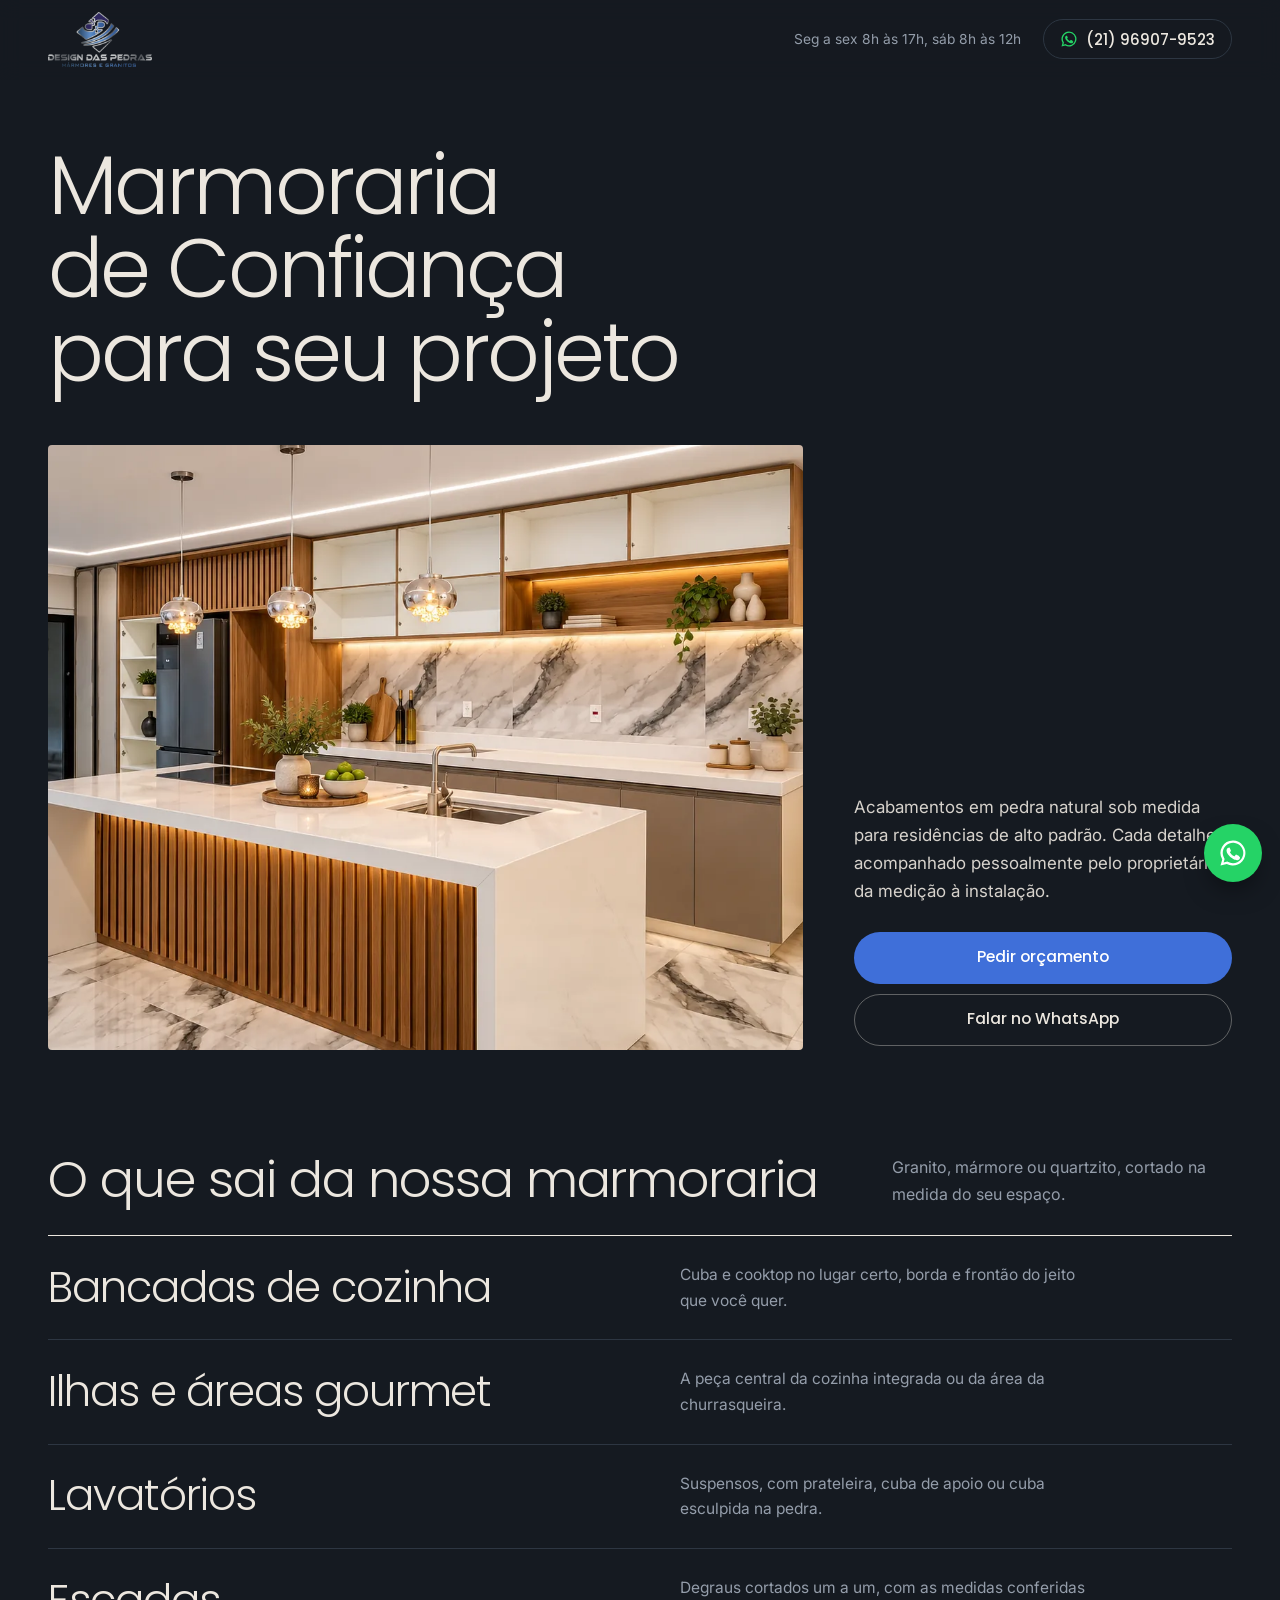
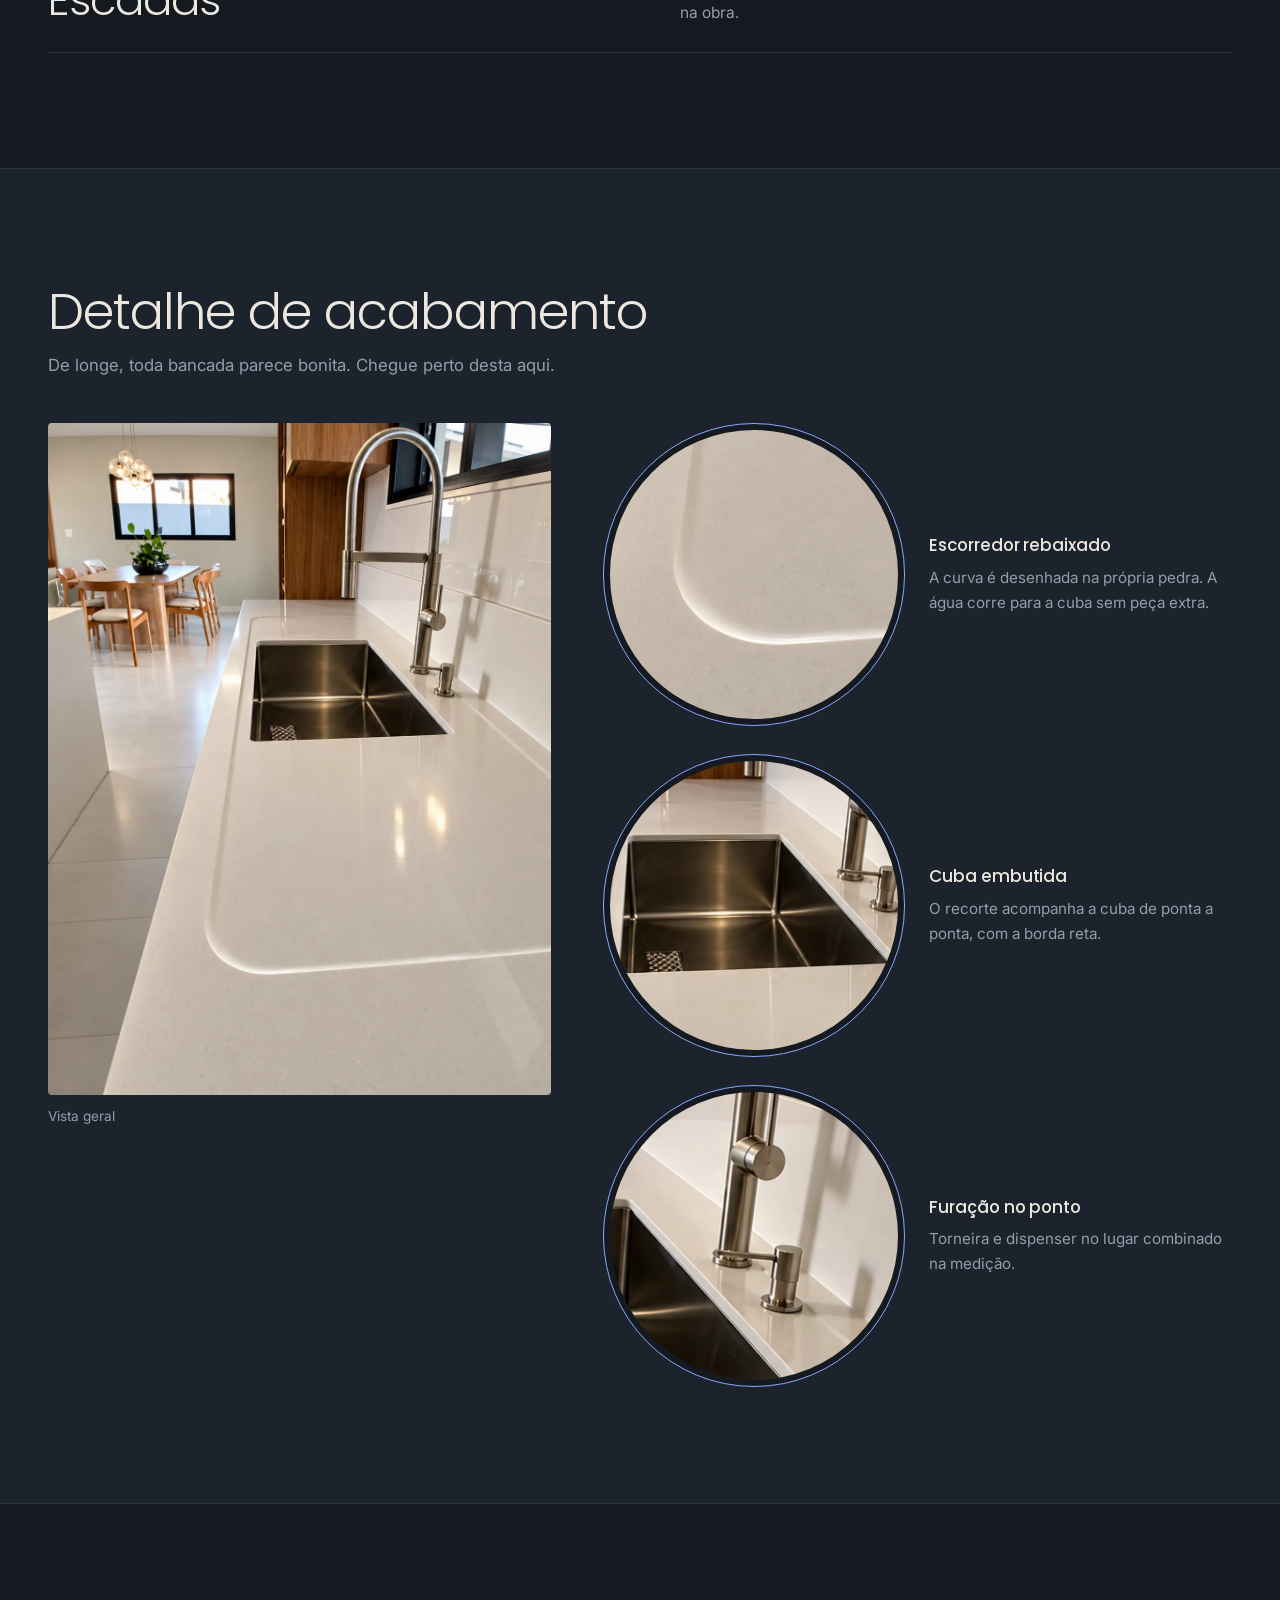
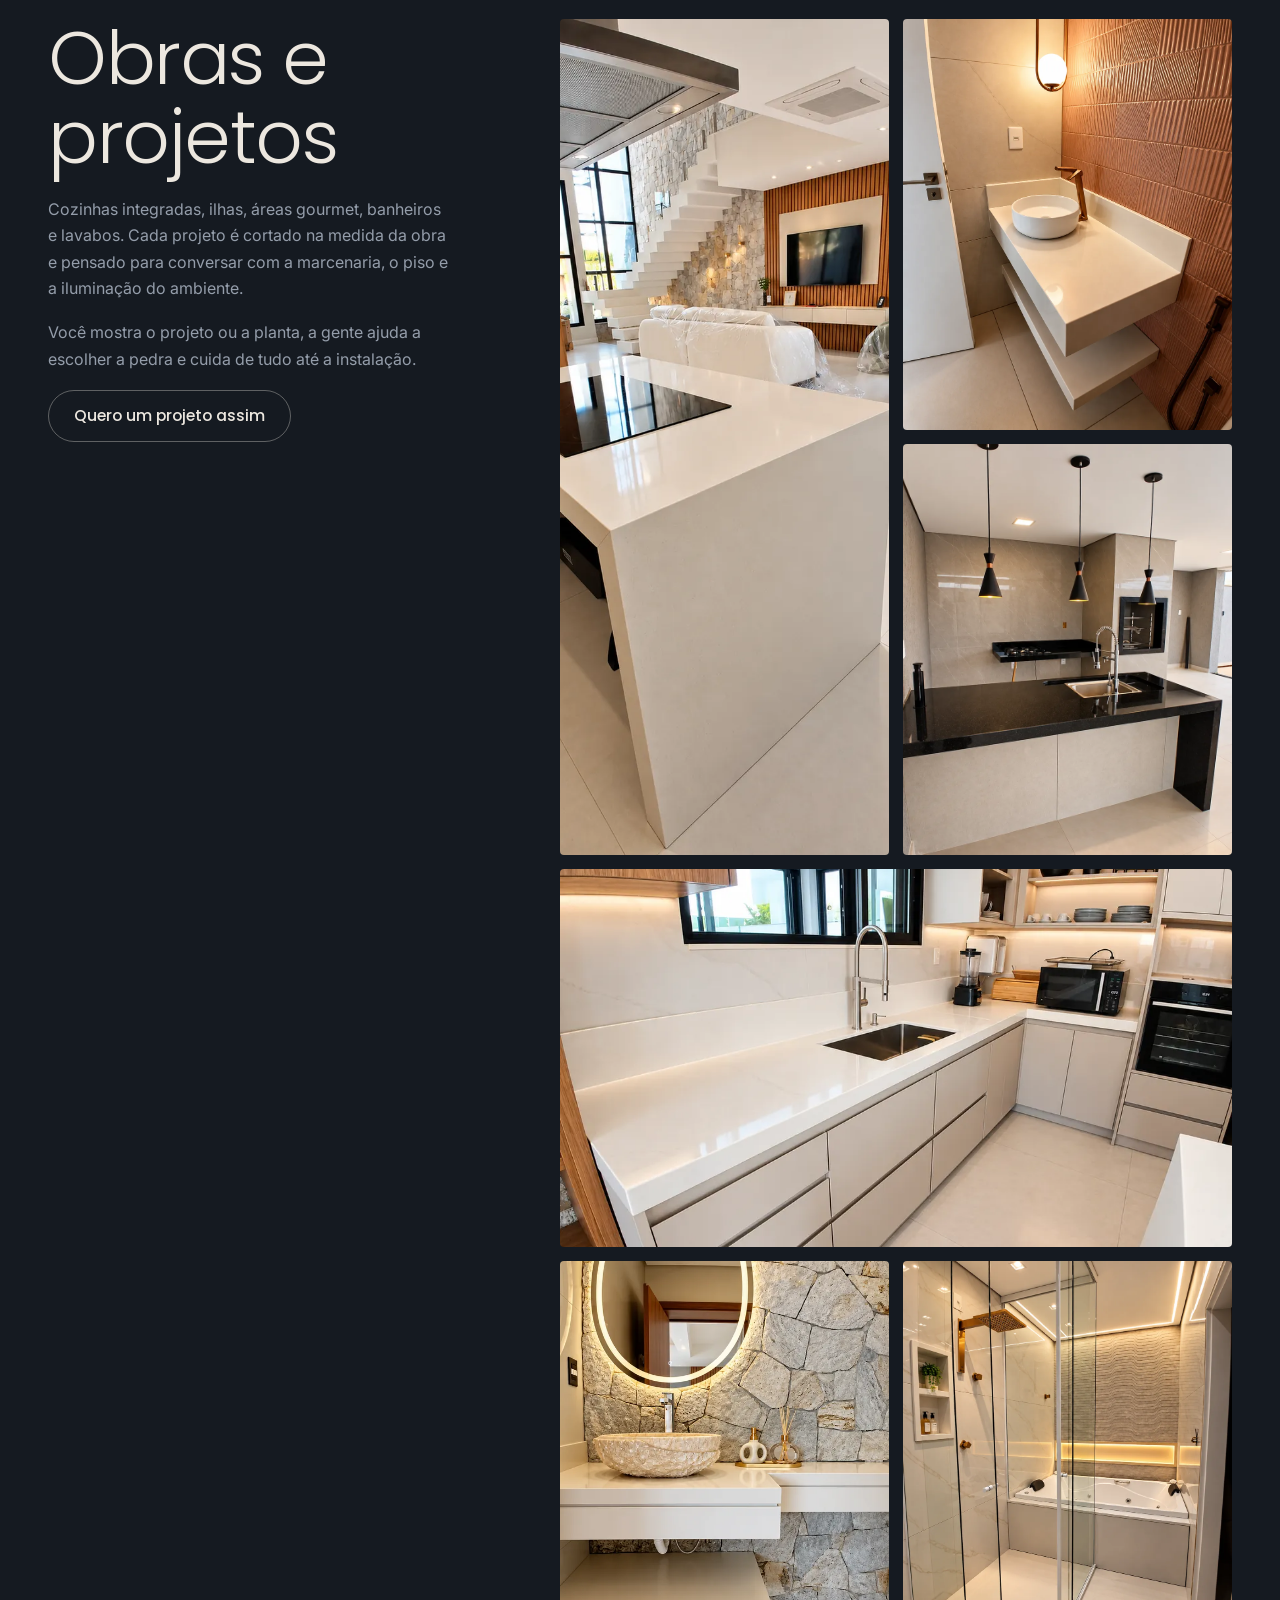
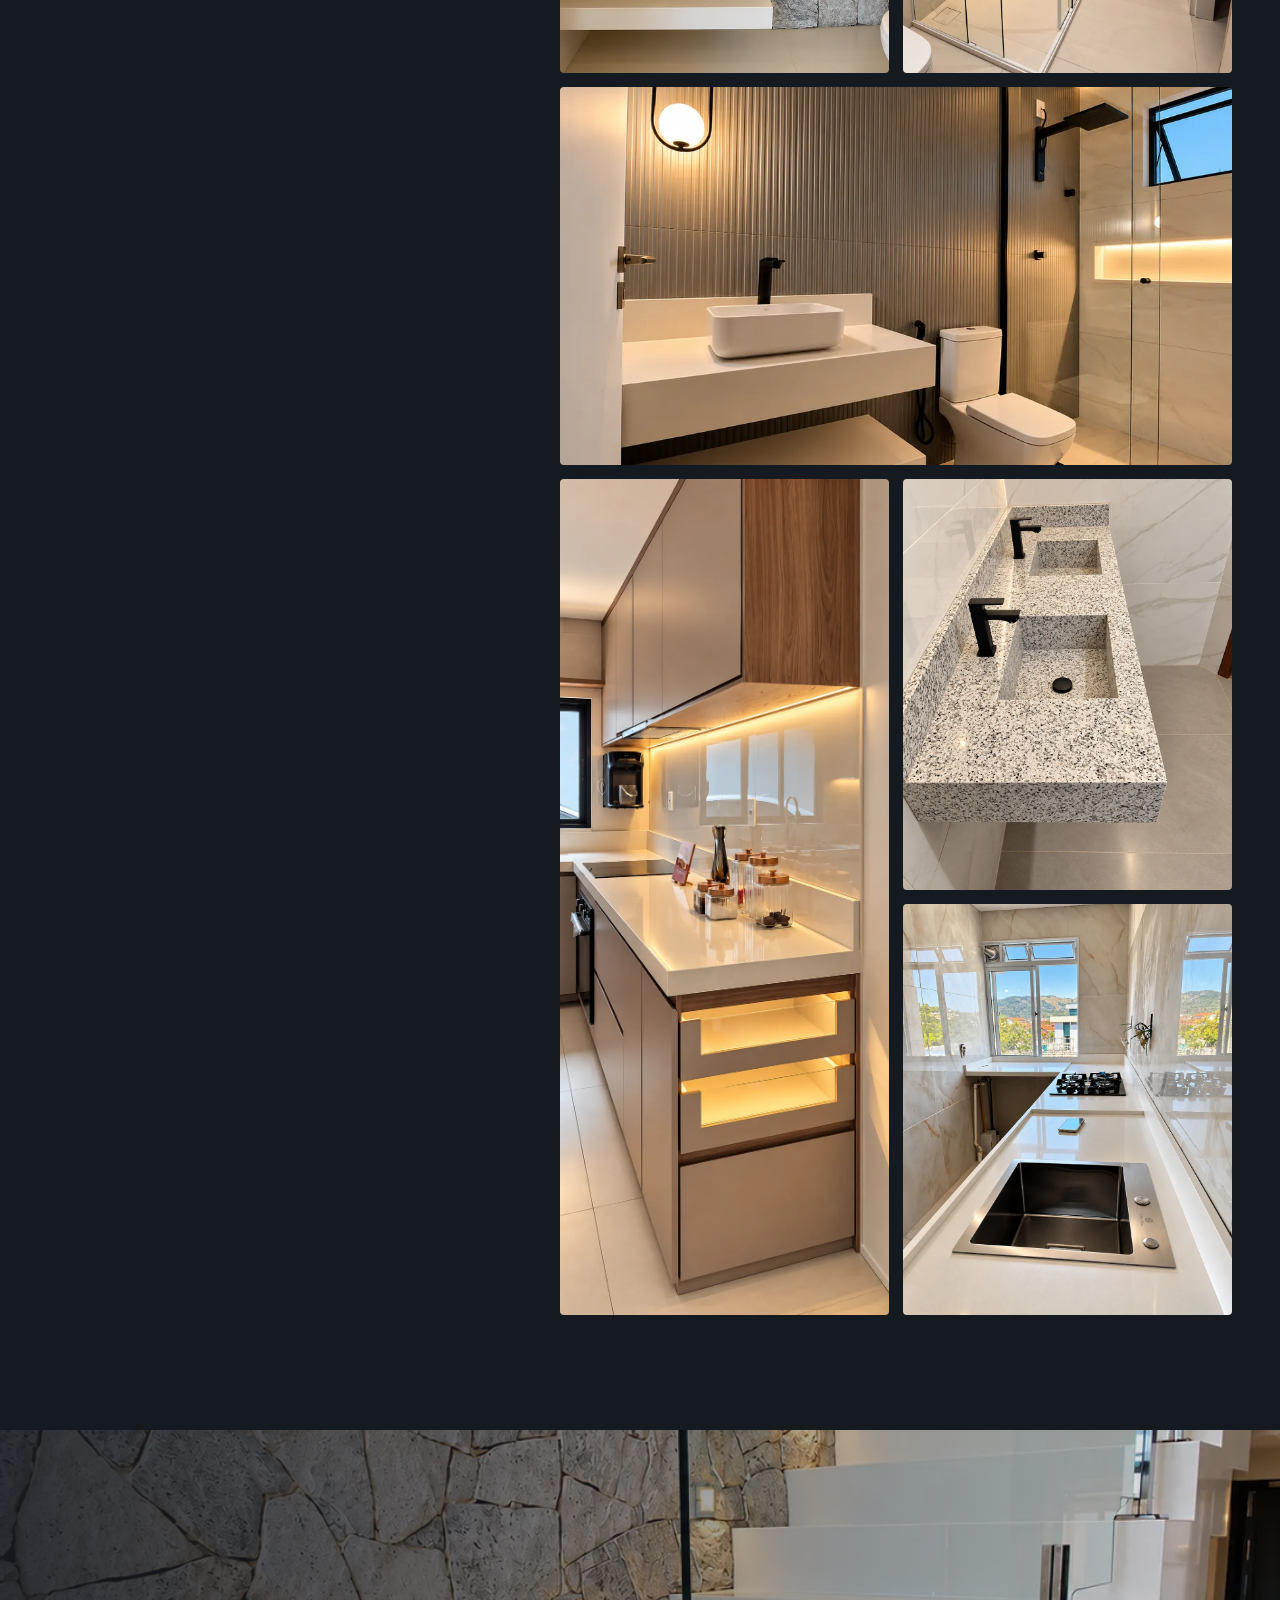
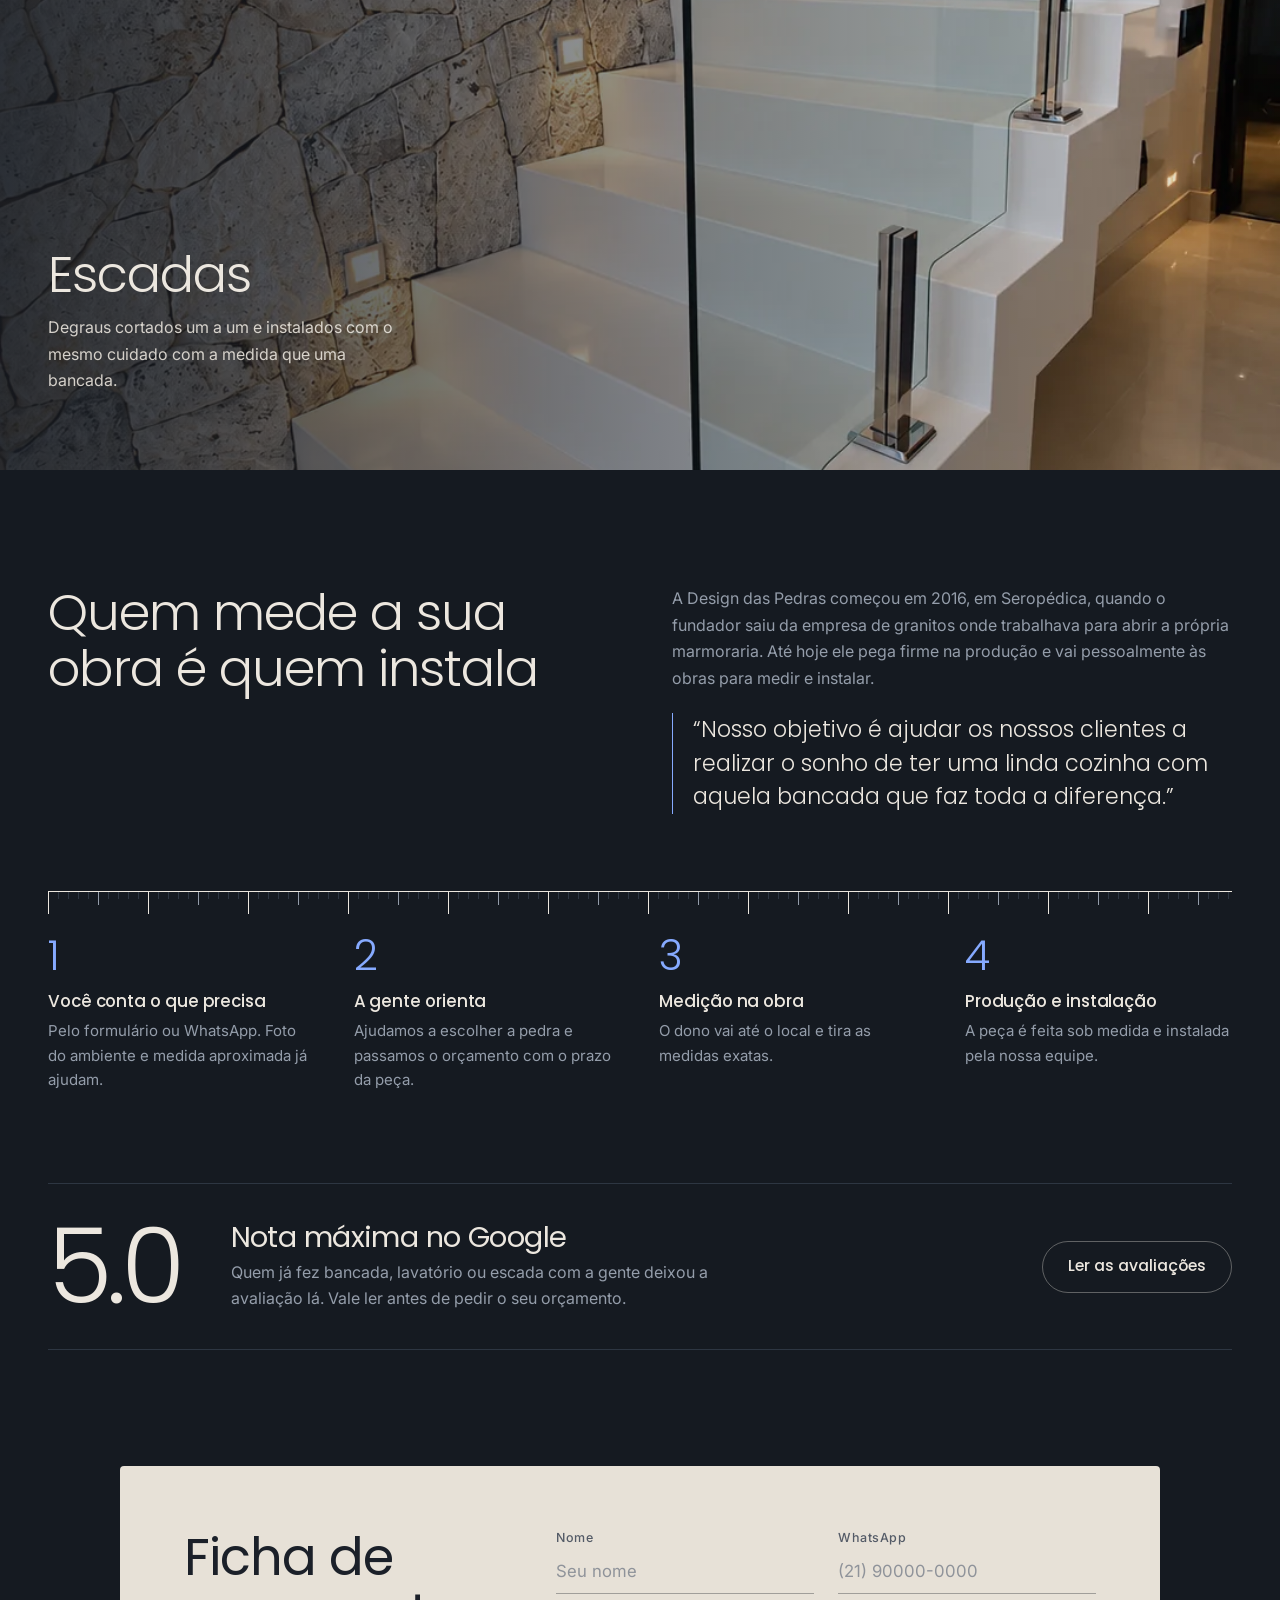
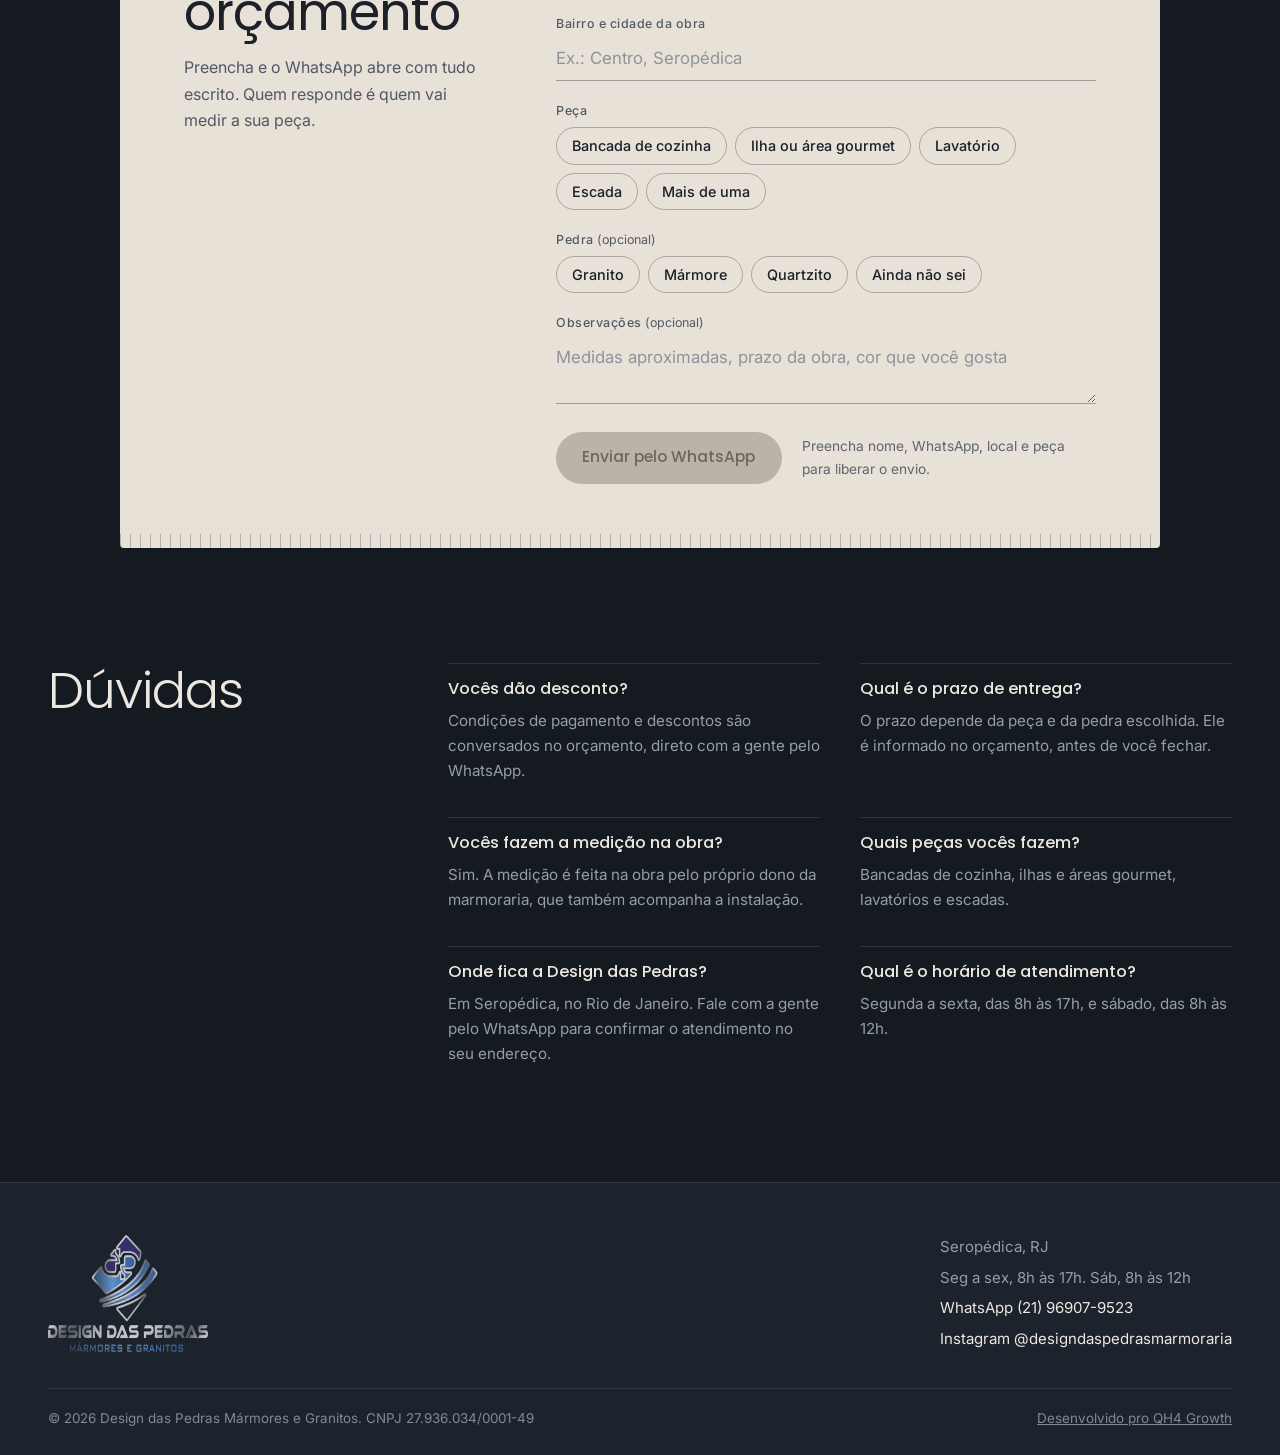
==== commit 0cec1e76: "Aplica ajustes do cliente na LP Hero com novo titulo, subtitulo e foto; remove cotas, fatos e soleir" ====
--- a/index.html
+++ b/index.html
@@ -12,7 +12,7 @@
 <meta charset="utf-8">
 <meta name="viewport" content="width=device-width, initial-scale=1">
 <title>Marmoraria em Seropédica | Bancadas e Lavatórios | Design das Pedras</title>
-<meta name="description" content="Marmoraria perto de você em Seropédica/RJ. Bancadas de cozinha, lavatórios, escadas, soleiras e peitoris sob medida, com medição e instalação feitas pela própria marmoraria. Peça seu orçamento.">
+<meta name="description" content="Marmoraria perto de você em Seropédica/RJ. Bancadas de cozinha, ilhas, lavatórios e escadas em pedra natural sob medida, com medição e instalação feitas pela própria marmoraria. Peça seu orçamento.">
 <meta name="robots" content="index, follow">
 <!-- PENDENTE: trocar pelo domínio definitivo -->
 <link rel="canonical" href="https://designdaspedras.com.br/">
@@ -22,7 +22,7 @@
 <meta property="og:locale" content="pt_BR">
 <meta property="og:site_name" content="Design das Pedras Mármores e Granitos">
 <meta property="og:title" content="Design das Pedras | Marmoraria em Seropédica/RJ">
-<meta property="og:description" content="Bancadas, lavatórios, escadas, soleiras e peitoris sob medida. Quem mede a sua obra é quem instala.">
+<meta property="og:description" content="Bancadas, ilhas, lavatórios e escadas em pedra natural sob medida. Quem mede a sua obra é quem instala.">
 <meta property="og:url" content="https://designdaspedras.com.br/">
 <meta property="og:image" content="https://designdaspedras.com.br/assets/img/og-design-das-pedras.jpg">
 <meta property="og:image:width" content="1200">
@@ -30,14 +30,14 @@
 <meta property="og:image:alt" content="Cozinha com ilha em pedra clara iluminada, feita pela Design das Pedras">
 <meta name="twitter:card" content="summary_large_image">
 <meta name="twitter:title" content="Design das Pedras | Marmoraria em Seropédica/RJ">
-<meta name="twitter:description" content="Bancadas, lavatórios, escadas, soleiras e peitoris sob medida. Quem mede a sua obra é quem instala.">
+<meta name="twitter:description" content="Bancadas, ilhas, lavatórios e escadas em pedra natural sob medida. Quem mede a sua obra é quem instala.">
 <meta name="twitter:image" content="https://designdaspedras.com.br/assets/img/og-design-das-pedras.jpg">
 
 <link rel="icon" type="image/png" sizes="48x48" href="assets/img/favicon-48.png">
 <link rel="apple-touch-icon" href="assets/img/apple-touch-icon.png">
 <link rel="manifest" href="site.webmanifest">
 
-<link rel="preload" as="image" href="assets/img/hero-ilha-cotas.webp" imagesrcset="assets/img/hero-ilha-cotas-1000.webp 1000w, assets/img/hero-ilha-cotas.webp 2000w" imagesizes="(max-width: 900px) 100vw, 66vw" fetchpriority="high">
+<link rel="preload" as="image" href="assets/img/hero-cozinha-ilha.webp" imagesrcset="assets/img/hero-cozinha-ilha-800.webp 800w, assets/img/hero-cozinha-ilha.webp 1086w" imagesizes="(max-width: 900px) 100vw, 66vw" fetchpriority="high">
 <link rel="preconnect" href="https://fonts.googleapis.com">
 <link rel="preconnect" href="https://fonts.gstatic.com" crossorigin>
 <link href="https://fonts.googleapis.com/css2?family=Inter:wght@400;500;600&family=Poppins:wght@300;400;500&display=swap" rel="stylesheet">
@@ -49,7 +49,7 @@
   "@type": "HomeAndConstructionBusiness",
   "@id": "https://designdaspedras.com.br/#empresa",
   "name": "Design das Pedras Mármores e Granitos",
-  "description": "Marmoraria em Seropédica/RJ: bancadas de cozinha, lavatórios, escadas, soleiras e peitoris, com medição e instalação.",
+  "description": "Marmoraria em Seropédica/RJ: bancadas de cozinha, ilhas, lavatórios e escadas em pedra natural sob medida, com medição e instalação.",
   "url": "https://designdaspedras.com.br/",
   "image": "https://designdaspedras.com.br/assets/img/og-design-das-pedras.jpg",
   "logo": "https://designdaspedras.com.br/assets/img/logo-design-das-pedras.png",
@@ -66,8 +66,7 @@
   "makesOffer": [
     {"@type": "Offer", "itemOffered": {"@type": "Service", "name": "Bancadas de cozinha"}},
     {"@type": "Offer", "itemOffered": {"@type": "Service", "name": "Lavatórios"}},
-    {"@type": "Offer", "itemOffered": {"@type": "Service", "name": "Escadas"}},
-    {"@type": "Offer", "itemOffered": {"@type": "Service", "name": "Soleiras e peitoris"}}
+    {"@type": "Offer", "itemOffered": {"@type": "Service", "name": "Escadas"}}
   ]
 }
 </script>
@@ -79,7 +78,7 @@
     {"@type": "Question", "name": "Vocês dão desconto?", "acceptedAnswer": {"@type": "Answer", "text": "Condições de pagamento e descontos são conversados no orçamento, direto com a gente pelo WhatsApp."}},
     {"@type": "Question", "name": "Qual é o prazo de entrega?", "acceptedAnswer": {"@type": "Answer", "text": "O prazo depende da peça e da pedra escolhida. Ele é informado no orçamento, antes de você fechar."}},
     {"@type": "Question", "name": "Vocês fazem a medição na obra?", "acceptedAnswer": {"@type": "Answer", "text": "Sim. A medição é feita na obra pelo próprio dono da marmoraria, que também acompanha a instalação."}},
-    {"@type": "Question", "name": "Quais peças vocês fazem?", "acceptedAnswer": {"@type": "Answer", "text": "Bancadas de cozinha, ilhas e áreas gourmet, lavatórios, escadas, soleiras e peitoris."}},
+    {"@type": "Question", "name": "Quais peças vocês fazem?", "acceptedAnswer": {"@type": "Answer", "text": "Bancadas de cozinha, ilhas e áreas gourmet, lavatórios e escadas."}},
     {"@type": "Question", "name": "Onde fica a Design das Pedras?", "acceptedAnswer": {"@type": "Answer", "text": "Em Seropédica, no Rio de Janeiro. Fale com a gente pelo WhatsApp para confirmar o atendimento no seu endereço."}},
     {"@type": "Question", "name": "Qual é o horário de atendimento?", "acceptedAnswer": {"@type": "Answer", "text": "Segunda a sexta, das 8h às 17h, e sábado, das 8h às 12h."}}
   ]
@@ -108,48 +107,21 @@
 
 <main id="conteudo">
 
-<!-- HERO: a bancada com as cotas de medição -->
+<!-- HERO -->
 <section class="abre" aria-labelledby="titulo">
-  <h1 id="titulo" class="abre__titulo">Marmoraria perto de você que mede, faz e instala a sua bancada</h1>
+  <h1 id="titulo" class="abre__titulo">Marmoraria de Confiança para seu projeto</h1>
 
   <div class="abre__grade">
     <figure class="planta" id="planta">
-      <img src="assets/img/hero-ilha-cotas.webp" srcset="assets/img/hero-ilha-cotas-1000.webp 1000w, assets/img/hero-ilha-cotas.webp 2000w" sizes="(max-width: 900px) 100vw, 66vw" alt="Cozinha com ilha em pedra clara, cooktop embutido e iluminação por baixo, feita pela Design das Pedras" width="2000" height="1500" fetchpriority="high">
-      <svg class="cotas" viewBox="0 0 1000 750" aria-hidden="true">
-        <!-- cota horizontal: comprimento da ilha -->
-        <g class="cota cota--1">
-          <path class="cota__ext" d="M335 412 V300 M836 424 V300"/>
-          <path class="cota__linha" d="M335 316 H836"/>
-          <path class="cota__seta" d="M347 309 L335 316 L347 323 M824 309 L836 316 L824 323"/>
-        </g>
-        <!-- cota vertical: altura da saia -->
-        <g class="cota cota--2">
-          <path class="cota__ext" d="M836 424 H905 M770 682 H905"/>
-          <path class="cota__linha" d="M890 424 V682"/>
-          <path class="cota__seta" d="M883 436 L890 424 L897 436 M883 670 L890 682 L897 670"/>
-        </g>
-        <!-- marcação do recorte do cooktop -->
-        <g class="cota cota--3">
-          <path class="cota__linha" d="M466 360 H680 L686 392 H460 Z"/>
-          <path class="cota__ext" d="M573 360 L520 220 H440"/>
-        </g>
-      </svg>
-      <span class="etiqueta etiqueta--1">comprimento medido na obra</span>
-      <span class="etiqueta etiqueta--2">altura da saia</span>
-      <span class="etiqueta etiqueta--3">recorte do cooktop</span>
+      <img src="assets/img/hero-cozinha-ilha.webp" srcset="assets/img/hero-cozinha-ilha-800.webp 800w, assets/img/hero-cozinha-ilha.webp 1086w" sizes="(max-width: 900px) 100vw, 66vw" alt="Cozinha com ilha em pedra clara, painel ripado em madeira e piso marmorizado, feita pela Design das Pedras" width="1086" height="869" fetchpriority="high">
     </figure>
 
     <div class="abre__lado">
-      <p class="abre__sub">Bancadas de cozinha, ilhas, lavatórios, escadas, soleiras e peitoris em Seropédica e região. O dono da marmoraria vai até a sua obra tirar as medidas e volta para instalar.</p>
+      <p class="abre__sub">Acabamentos em pedra natural sob medida para residências de alto padrão. Cada detalhe é acompanhado pessoalmente pelo proprietário, da medição à instalação.</p>
       <div class="abre__acoes">
         <a href="#pedido" class="botao botao--azul js-cta" data-origem="hero">Pedir orçamento</a>
         <a class="botao botao--fio js-wa" data-origem="hero" href="https://wa.me/5521969079523?text=Ol%C3%A1%2C%20vim%20pelo%20site%20e%20quero%20um%20or%C3%A7amento." target="_blank" rel="noopener">Falar no WhatsApp</a>
       </div>
-      <dl class="abre__fatos">
-        <div><dt>Nota no Google</dt><dd>5.0 <span class="estrelas" aria-label="cinco estrelas"></span></dd></div>
-        <div><dt>Na estrada desde</dt><dd>2016</dd></div>
-        <div><dt>Medição e instalação</dt><dd>Com o dono</dd></div>
-      </dl>
     </div>
   </div>
 </section>
@@ -176,7 +148,7 @@
       </a>
     </li>
     <li class="indice__item" data-foto="assets/img/lavatorio-cuba-apoio.webp">
-      <a href="#lavatorios">
+      <a href="#projetos">
         <span class="indice__nome">Lavatórios</span>
         <span class="indice__txt">Suspensos, com prateleira, cuba de apoio ou cuba esculpida na pedra.</span>
         <img class="indice__mini" src="assets/img/lavatorio-cuba-apoio.webp" alt="" width="900" height="1125" loading="lazy">
@@ -189,12 +161,6 @@
         <img class="indice__mini" src="assets/img/escada-sala.webp" alt="" width="800" height="1066" loading="lazy">
       </a>
     </li>
-    <li class="indice__item">
-      <a href="#pedido" class="js-cta" data-origem="indice-soleiras">
-        <span class="indice__nome">Soleiras e peitoris</span>
-        <span class="indice__txt">As peças que fecham portas e janelas com acabamento limpo.</span>
-      </a>
-    </li>
   </ul>
   <div class="flutua" aria-hidden="true"><img alt="" src="assets/img/cozinha-bancada-l.webp" width="1100" height="1375"></div>
 </section>
@@ -207,50 +173,54 @@
   </div>
   <div class="detalhe__grade">
     <figure class="detalhe__geral">
-      <img src="assets/img/acabamento-cuba-escorredor.webp" alt="Bancada clara com cuba embutida, torneira gourmet e escorredor rebaixado" width="1500" height="2000" loading="lazy">
+      <img src="assets/img/acabamento-pia-escorredor.webp" alt="Bancada clara com cuba embutida, torneira gourmet e escorredor rebaixado, com a sala de jantar ao fundo" width="1100" height="1430" loading="lazy">
       <figcaption>Vista geral</figcaption>
     </figure>
     <ol class="detalhe__zooms" role="list">
       <li>
-        <img src="assets/img/detalhe-escorredor.webp" alt="Close do escorredor rebaixado na própria pedra" width="800" height="800" loading="lazy">
+        <img src="assets/img/detalhe-escorredor-v2.webp" alt="Close do escorredor rebaixado na própria pedra" width="600" height="600" loading="lazy">
         <div><h3>Escorredor rebaixado</h3><p>A curva é desenhada na própria pedra. A água corre para a cuba sem peça extra.</p></div>
       </li>
       <li>
-        <img src="assets/img/detalhe-cuba.webp" alt="Close da cuba embutida com o recorte da pedra alinhado" width="800" height="800" loading="lazy">
+        <img src="assets/img/detalhe-cuba-v2.webp" alt="Close da cuba embutida com o recorte da pedra alinhado" width="600" height="600" loading="lazy">
         <div><h3>Cuba embutida</h3><p>O recorte acompanha a cuba de ponta a ponta, com a borda reta.</p></div>
       </li>
       <li>
-        <img src="assets/img/detalhe-furacao.webp" alt="Close da torneira e do dispenser instalados na bancada" width="800" height="800" loading="lazy">
+        <img src="assets/img/detalhe-furacao-v2.webp" alt="Close da torneira e do dispenser instalados na bancada" width="600" height="600" loading="lazy">
         <div><h3>Furação no ponto</h3><p>Torneira e dispenser no lugar combinado na medição.</p></div>
       </li>
     </ol>
   </div>
 </section>
 
-<!-- LAVATÓRIOS: texto fixo, fotos rolando -->
-<section class="lav" id="lavatorios" aria-labelledby="lav-titulo">
+<!-- OBRAS E PROJETOS: texto fixo, fotos rolando -->
+<section class="lav" id="projetos" aria-labelledby="lav-titulo">
   <div class="lav__fixo">
-    <h2 id="lav-titulo">Lavatórios</h2>
-    <p>Junto com as bancadas de cozinha, é o que a gente mais gosta de fazer. Bancada suspensa, prateleira embaixo, cuba de apoio ou esculpida na pedra.</p>
-    <p>Você mostra o banheiro, a gente ajuda a escolher a pedra que combina.</p>
-    <a href="#pedido" class="botao botao--fio js-cta" data-origem="lavatorios">Quero um lavatório assim</a>
+    <h2 id="lav-titulo">Obras e projetos</h2>
+    <p>Cozinhas integradas, ilhas, áreas gourmet, banheiros e lavabos. Cada projeto é cortado na medida da obra e pensado para conversar com a marcenaria, o piso e a iluminação do ambiente.</p>
+    <p>Você mostra o projeto ou a planta, a gente ajuda a escolher a pedra e cuida de tudo até a instalação.</p>
+    <a href="#pedido" class="botao botao--fio js-cta" data-origem="projetos">Quero um projeto assim</a>
   </div>
   <div class="lav__fotos">
-    <figure class="lav__f lav__f--alta"><img src="assets/img/lavatorio-parede-pedra.webp" alt="Lavatório suspenso com cuba de apoio em pedra e parede de pedra natural" width="1000" height="1333" loading="lazy"></figure>
-    <figure class="lav__f"><img src="assets/img/lavatorio-espelho.webp" alt="Lavatório claro com espelho iluminado e prateleira" width="1000" height="1250" loading="lazy"></figure>
-    <figure class="lav__f"><img src="assets/img/lavatorio-granito-preto.webp" alt="Lavatório em granito preto com cuba branca" width="900" height="1125" loading="lazy"></figure>
-    <figure class="lav__f lav__f--larga"><img src="assets/img/lavatorio-cuba-esculpida.webp" alt="Cuba esculpida em pedra clara" width="1100" height="825" loading="lazy"></figure>
-    <figure class="lav__f"><img src="assets/img/lavatorio-rosa.webp" alt="Lavatório com cuba redonda e parede rosa" width="900" height="1125" loading="lazy"></figure>
-    <figure class="lav__f"><img src="assets/img/lavatorio-duplo-granito.webp" alt="Lavatório duplo em granito claro com duas cubas esculpidas" width="1100" height="825" loading="lazy"></figure>
+    <figure class="lav__f lav__f--alta"><img src="assets/img/projeto-cozinha-integrada.webp" alt="Cozinha integrada à sala com ilha em pedra clara e cooktop embutido" width="1000" height="1331" loading="lazy"></figure>
+    <figure class="lav__f"><img src="assets/img/projeto-banheiro-luz-quente.webp" alt="Bancada suspensa em pedra clara com cuba de apoio e prateleira" width="1000" height="1247" loading="lazy"></figure>
+    <figure class="lav__f"><img src="assets/img/projeto-ilha-preta.webp" alt="Área gourmet com ilha em granito preto e pendentes" width="1000" height="1000" loading="lazy"></figure>
+    <figure class="lav__f lav__f--larga"><img src="assets/img/projeto-cozinha-luz-natural.webp" alt="Cozinha em L com bancada clara e cuba embutida sob a janela" width="1000" height="750" loading="lazy"></figure>
+    <figure class="lav__f"><img src="assets/img/projeto-lavabo-espelho.webp" alt="Lavabo com bancada suspensa, cuba de pedra e espelho iluminado" width="1000" height="750" loading="lazy"></figure>
+    <figure class="lav__f"><img src="assets/img/projeto-banheiro-spa.webp" alt="Banheiro com banheira revestida em pedra clara e box de vidro" width="1000" height="1331" loading="lazy"></figure>
+    <figure class="lav__f lav__f--larga"><img src="assets/img/projeto-banheiro-moderno.webp" alt="Banheiro com bancada suspensa em pedra clara e nicho iluminado" width="1000" height="751" loading="lazy"></figure>
+    <figure class="lav__f lav__f--alta"><img src="assets/img/projeto-cozinha-minimalista.webp" alt="Cozinha estreita com bancada clara e iluminação embutida" width="852" height="1847" loading="lazy"></figure>
+    <figure class="lav__f"><img src="assets/img/projeto-lavatorio-granito.webp" alt="Lavatório duplo em granito claro com cubas esculpidas" width="1000" height="1333" loading="lazy"></figure>
+    <figure class="lav__f"><img src="assets/img/projeto-cozinha-vista.webp" alt="Bancada clara com cuba embutida diante da janela com vista para as montanhas" width="1000" height="1333" loading="lazy"></figure>
   </div>
 </section>
 
 <!-- ESCADA: faixa panorâmica -->
 <section class="degraus" aria-labelledby="degraus-titulo">
-  <img class="degraus__img" src="assets/img/escada-flutuante-larga.webp" alt="Escada com degraus em pedra clara diante de parede de pedra natural" width="1800" height="1350" loading="lazy">
+  <img class="degraus__img" src="assets/img/escada-pedra-vidro.webp" alt="Escada com degraus em pedra clara, guarda-corpo de vidro e parede de pedra natural iluminada" width="1087" height="1447" loading="lazy">
   <div class="degraus__txt">
-    <h2 id="degraus-titulo">Escadas, soleiras e peitoris</h2>
-    <p>As peças que fecham a obra recebem o mesmo cuidado com a medida que uma bancada.</p>
+    <h2 id="degraus-titulo">Escadas</h2>
+    <p>Degraus cortados um a um e instalados com o mesmo cuidado com a medida que uma bancada.</p>
   </div>
 </section>
 
@@ -308,7 +278,6 @@
         <label class="chip"><input type="radio" name="peca" value="Ilha ou área gourmet"><span>Ilha ou área gourmet</span></label>
         <label class="chip"><input type="radio" name="peca" value="Lavatório"><span>Lavatório</span></label>
         <label class="chip"><input type="radio" name="peca" value="Escada"><span>Escada</span></label>
-        <label class="chip"><input type="radio" name="peca" value="Soleira ou peitoril"><span>Soleira ou peitoril</span></label>
         <label class="chip"><input type="radio" name="peca" value="Mais de uma peça"><span>Mais de uma</span></label>
       </fieldset>
       <fieldset class="campo campo--largo escolhas">
@@ -337,7 +306,7 @@
     <div><dt>Vocês dão desconto?</dt><dd>Condições de pagamento e descontos são conversados no orçamento, direto com a gente pelo WhatsApp.</dd></div>
     <div><dt>Qual é o prazo de entrega?</dt><dd>O prazo depende da peça e da pedra escolhida. Ele é informado no orçamento, antes de você fechar.</dd></div>
     <div><dt>Vocês fazem a medição na obra?</dt><dd>Sim. A medição é feita na obra pelo próprio dono da marmoraria, que também acompanha a instalação.</dd></div>
-    <div><dt>Quais peças vocês fazem?</dt><dd>Bancadas de cozinha, ilhas e áreas gourmet, lavatórios, escadas, soleiras e peitoris.</dd></div>
+    <div><dt>Quais peças vocês fazem?</dt><dd>Bancadas de cozinha, ilhas e áreas gourmet, lavatórios e escadas.</dd></div>
     <div><dt>Onde fica a Design das Pedras?</dt><dd>Em Seropédica, no Rio de Janeiro. Fale com a gente pelo WhatsApp para confirmar o atendimento no seu endereço.</dd></div>
     <div><dt>Qual é o horário de atendimento?</dt><dd>Segunda a sexta, das 8h às 17h, e sábado, das 8h às 12h.</dd></div>
   </dl>
--- a/assets/css/style.css
+++ b/assets/css/style.css
@@ -56,37 +56,13 @@
 .abre{max-width:calc(var(--larg) + var(--pad)*2);margin:0 auto;padding:clamp(28px,5vw,64px) var(--pad) clamp(56px,8vw,110px)}
 .abre__titulo{font-size:clamp(2.2rem,6.4vw,5.4rem);line-height:1.02;font-weight:300;letter-spacing:-.035em;max-width:19ch}
 .abre__grade{display:grid;grid-template-columns:minmax(0,2fr) minmax(0,1fr);gap:clamp(24px,4vw,56px);margin-top:clamp(28px,4vw,52px);align-items:end}
-.planta{margin:0;position:relative;aspect-ratio:4/3;overflow:hidden;border-radius:4px;background:var(--placa)}
+.planta{margin:0;position:relative;aspect-ratio:5/4;overflow:hidden;border-radius:4px;background:var(--placa)}
 .planta>img{width:100%;height:100%;object-fit:cover}
-.cotas{position:absolute;inset:0;width:100%;height:100%;overflow:visible}
-.cota path{fill:none;stroke:var(--cota);stroke-width:2;vector-effect:non-scaling-stroke}
-.cota .cota__ext{stroke-width:1;stroke-dasharray:4 5;opacity:.85}
-.cota .cota__linha,.cota .cota__seta{stroke-dasharray:1200;stroke-dashoffset:1200;animation:traca 1.4s var(--ease) forwards}
-.cota--1 .cota__linha,.cota--1 .cota__seta{animation-delay:.5s}
-.cota--2 .cota__linha,.cota--2 .cota__seta{animation-delay:1s}
-.cota--3 .cota__linha{animation-delay:1.5s}
-.cota .cota__ext{opacity:0;animation:surge .6s .35s forwards}
-.cota--2 .cota__ext{animation-delay:.85s}
-.cota--3 .cota__ext{animation-delay:1.4s}
-@keyframes traca{to{stroke-dashoffset:0}}
-@keyframes surge{to{opacity:.85}}
-.etiqueta{position:absolute;font:500 .78rem/1 var(--f-c);color:var(--noite);background:var(--cota);padding:6px 9px;border-radius:2px;white-space:nowrap;opacity:0;transform:translateY(6px);animation:etq .5s var(--ease) forwards}
-.etiqueta--1{left:42%;top:37%;animation-delay:1.3s}
-.etiqueta--2{right:12.5%;top:70%;animation-delay:1.8s;transform-origin:right}
-.etiqueta--3{left:27%;top:26.5%;animation-delay:2.1s}
-@keyframes etq{to{opacity:1;transform:none}}
 .abre__lado{display:grid;gap:26px;padding-bottom:4px}
 .abre__sub{font-size:1.06rem;color:var(--quartzito);opacity:.9}
 .abre__acoes{display:grid;gap:10px}
-.abre__fatos{margin:0;display:grid;gap:0;border-top:1px solid var(--linha)}
-.abre__fatos div{display:flex;justify-content:space-between;align-items:baseline;gap:12px;padding:13px 0;border-bottom:1px solid var(--linha)}
-.abre__fatos dt{font-size:.9rem;color:var(--cinza)}
-.abre__fatos dd{margin:0;font:500 1rem/1.2 var(--f-t);display:flex;align-items:center;gap:8px}
-.estrelas{display:inline-block;width:70px;height:12px;background:#F2B544;-webkit-mask:url("data:image/svg+xml,%3Csvg xmlns='http://www.w3.org/2000/svg' viewBox='0 0 70 12'%3E%3Cg%3E%3Cpath id='s' d='M6 0l1.8 3.9 4.2.4-3.2 2.8 1 4.1L6 9.1 2.2 11.2l1-4.1L0 4.3l4.2-.4z'/%3E%3Cuse href='%23s' x='14.5'/%3E%3Cuse href='%23s' x='29'/%3E%3Cuse href='%23s' x='43.5'/%3E%3Cuse href='%23s' x='58'/%3E%3C/g%3E%3C/svg%3E") no-repeat;mask:url("data:image/svg+xml,%3Csvg xmlns='http://www.w3.org/2000/svg' viewBox='0 0 70 12'%3E%3Cg%3E%3Cpath id='s' d='M6 0l1.8 3.9 4.2.4-3.2 2.8 1 4.1L6 9.1 2.2 11.2l1-4.1L0 4.3l4.2-.4z'/%3E%3Cuse href='%23s' x='14.5'/%3E%3Cuse href='%23s' x='29'/%3E%3Cuse href='%23s' x='43.5'/%3E%3Cuse href='%23s' x='58'/%3E%3C/g%3E%3C/svg%3E") no-repeat}
 @media (max-width:900px){
   .abre__grade{grid-template-columns:1fr}
-  .etiqueta{font-size:.66rem;padding:4px 6px}
-  .etiqueta--2{right:11%}
 }
 
 /* índice de peças */
@@ -132,7 +108,7 @@
   .detalhe__zooms li{grid-template-columns:120px minmax(0,1fr);gap:18px}
 }
 
-/* lavatórios */
+/* obras e projetos */
 .lav{max-width:calc(var(--larg) + var(--pad)*2);margin:0 auto;padding:clamp(64px,9vw,130px) var(--pad);display:grid;grid-template-columns:minmax(0,.8fr) minmax(0,1.2fr);gap:clamp(28px,5vw,72px);align-items:start}
 .lav__fixo{position:sticky;top:110px;display:grid;gap:18px;justify-items:start}
 .lav__fixo h2{font-size:clamp(2.4rem,6vw,4.6rem)}
@@ -152,7 +128,7 @@
 
 /* degraus */
 .degraus{position:relative;min-height:clamp(380px,60vw,640px);display:flex;align-items:flex-end;overflow:hidden;isolation:isolate}
-.degraus__img{position:absolute;inset:0;width:100%;height:100%;object-fit:cover;object-position:50% 50%;z-index:-2}
+.degraus__img{position:absolute;inset:0;width:100%;height:100%;object-fit:cover;object-position:50% 55%;z-index:-2}
 .degraus::after{content:"";position:absolute;inset:0;background:linear-gradient(90deg,rgba(21,26,33,.88) 0%,rgba(21,26,33,.45) 50%,rgba(21,26,33,.05) 100%);z-index:-1}
 .degraus__txt{max-width:calc(var(--larg) + var(--pad)*2);width:100%;margin:0 auto;padding:clamp(36px,6vw,80px) var(--pad);display:grid;gap:12px}
 .degraus__txt h2{max-width:12ch}
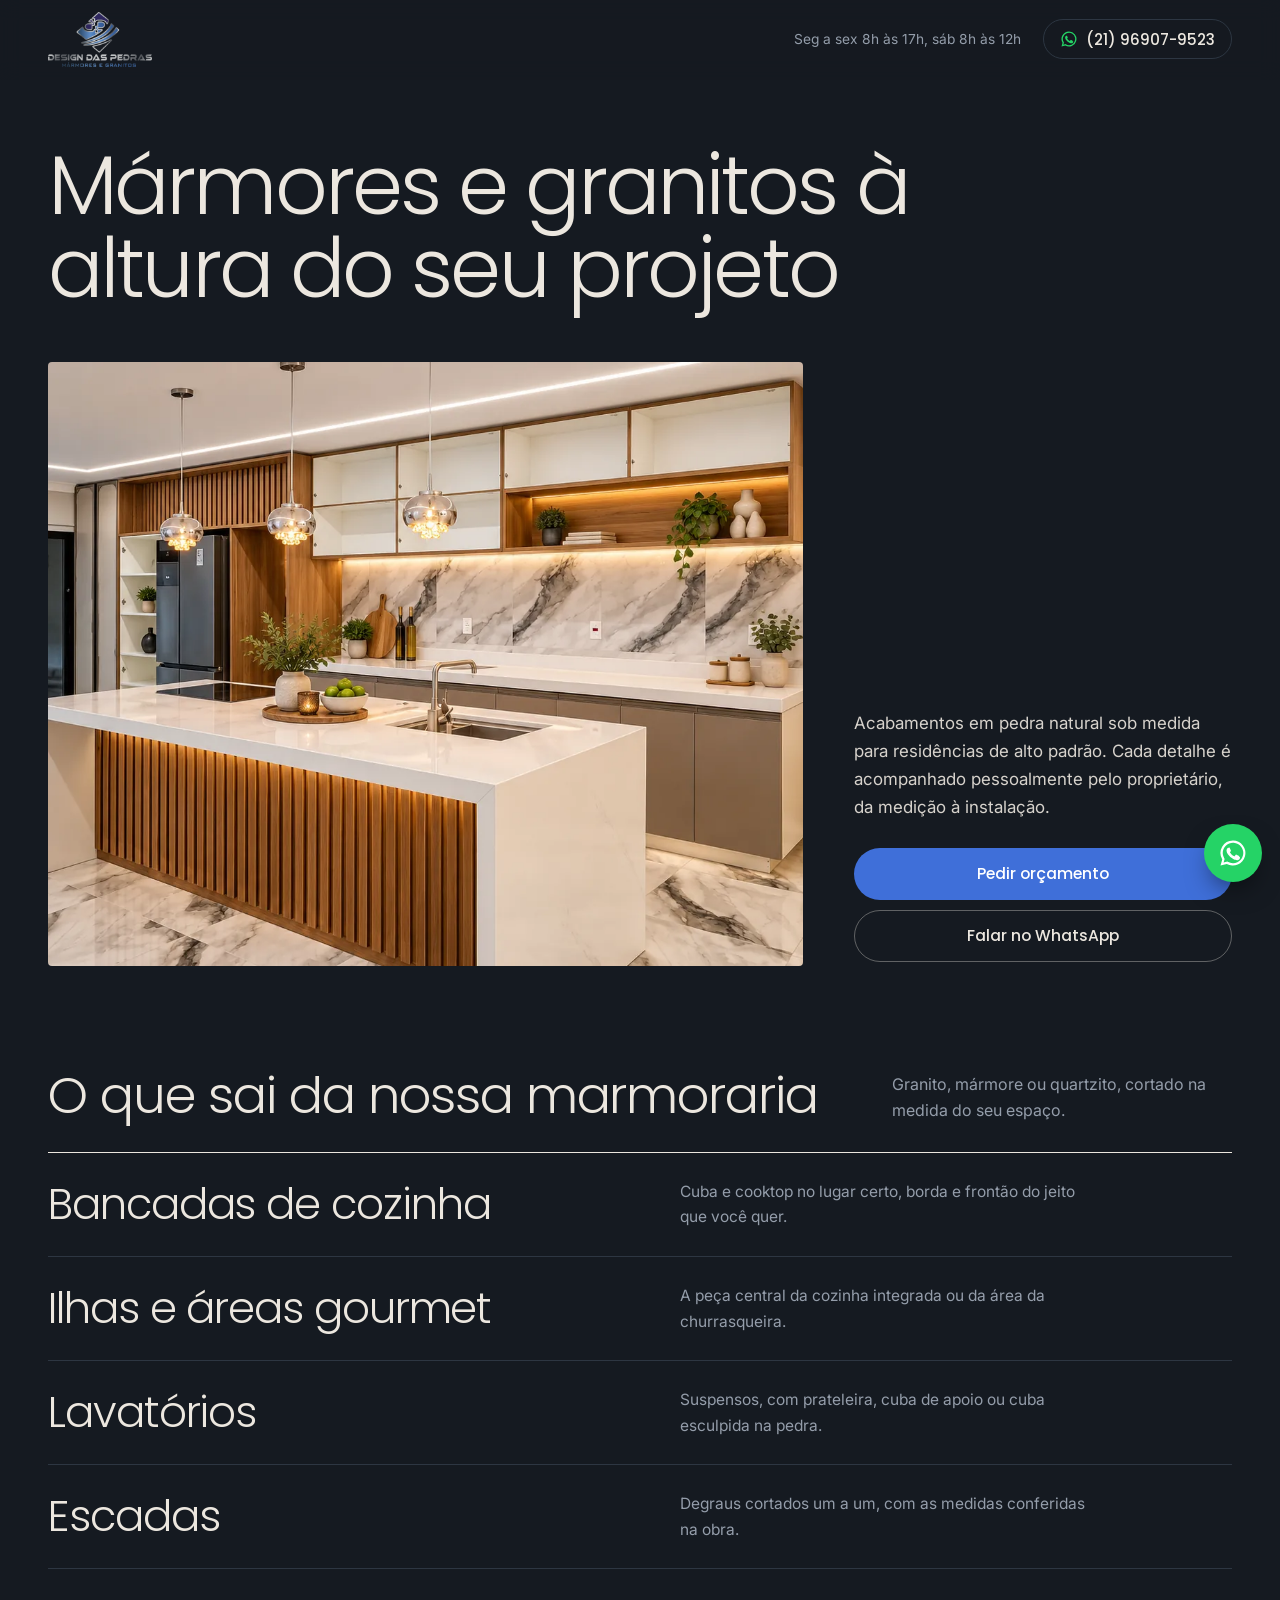
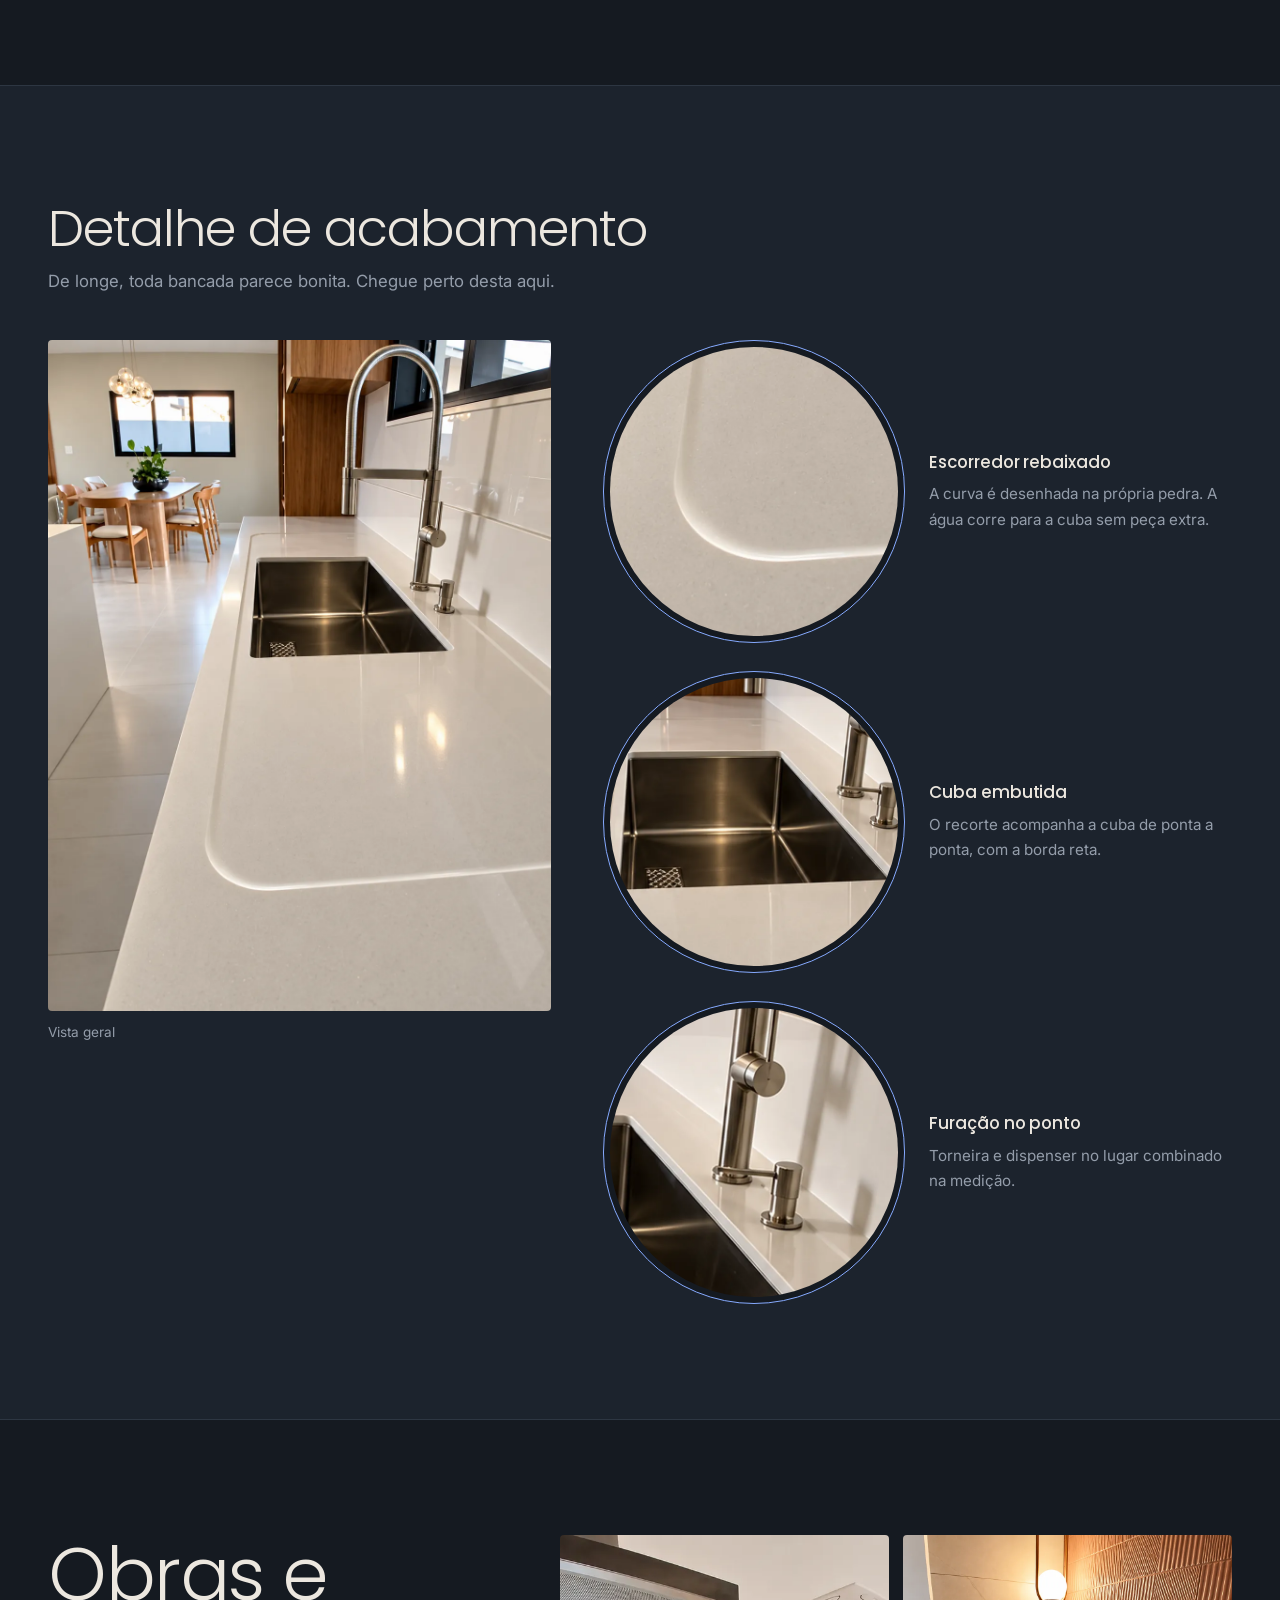
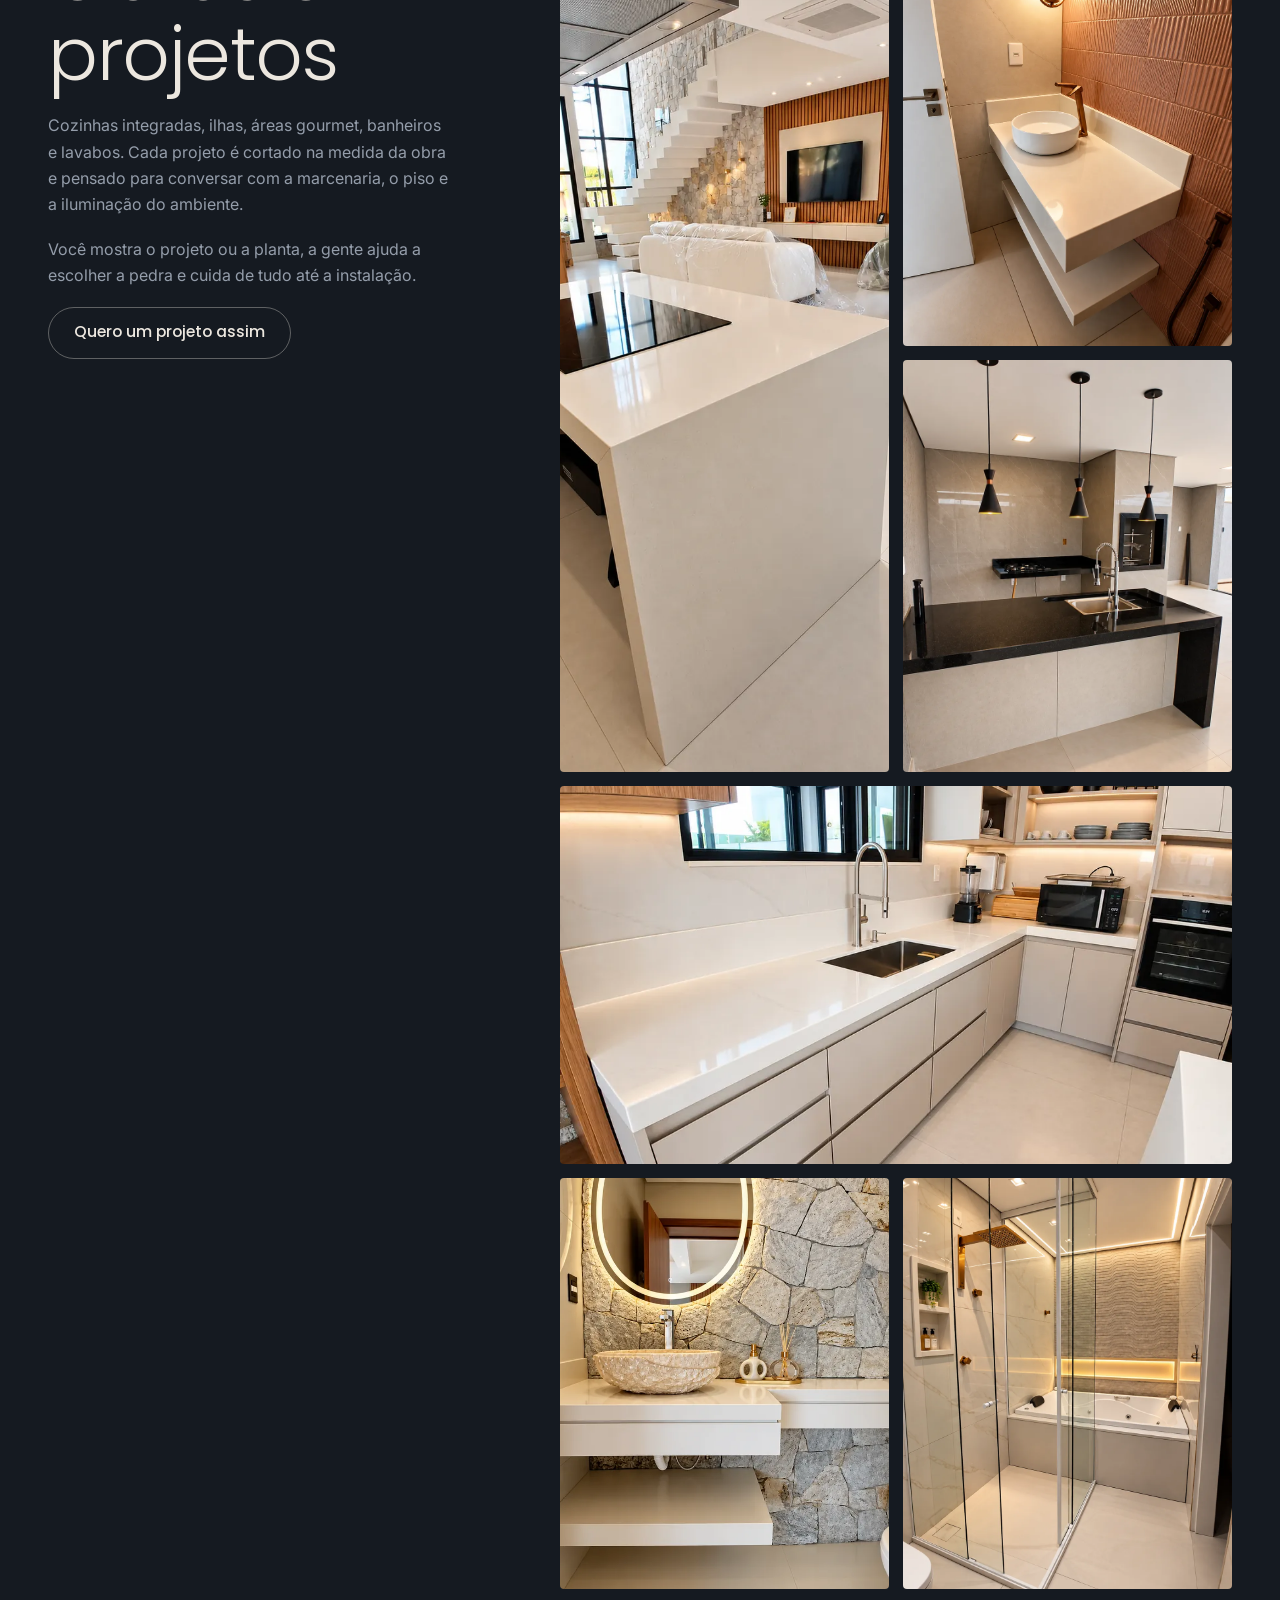
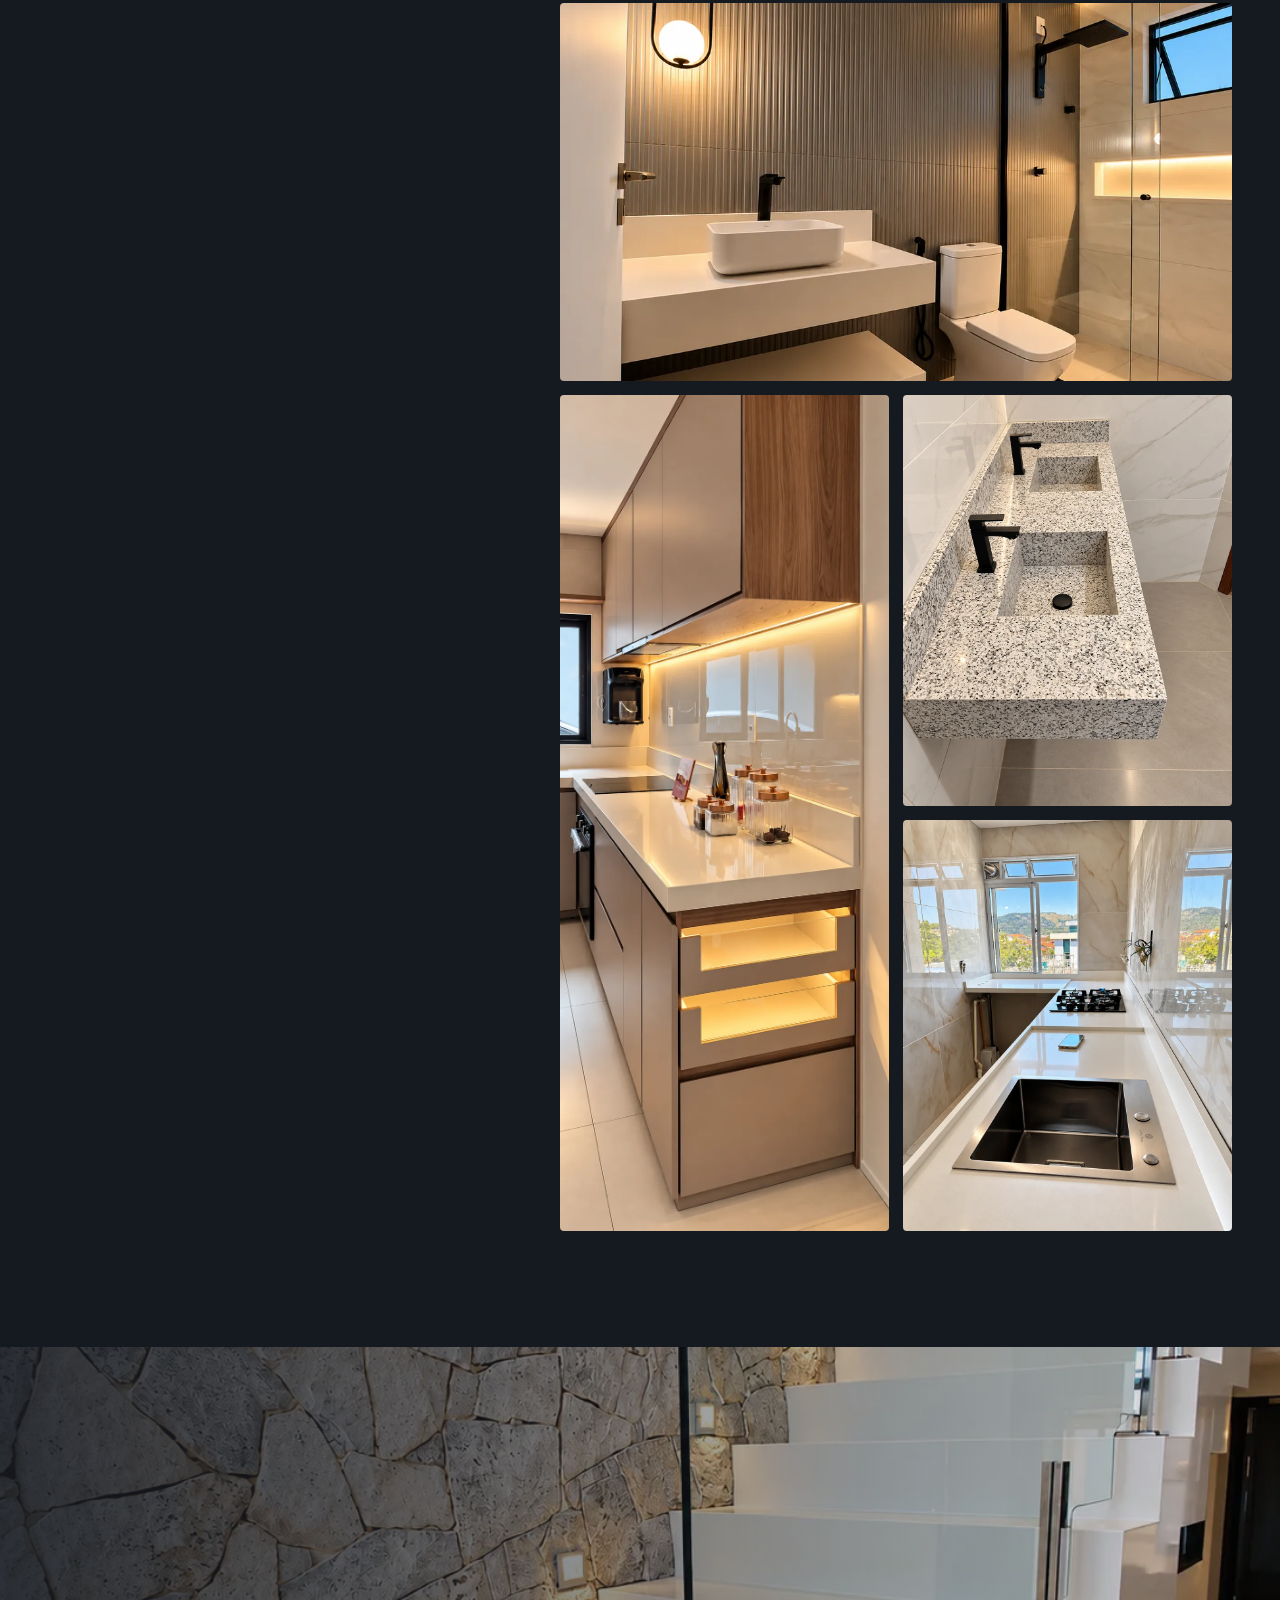
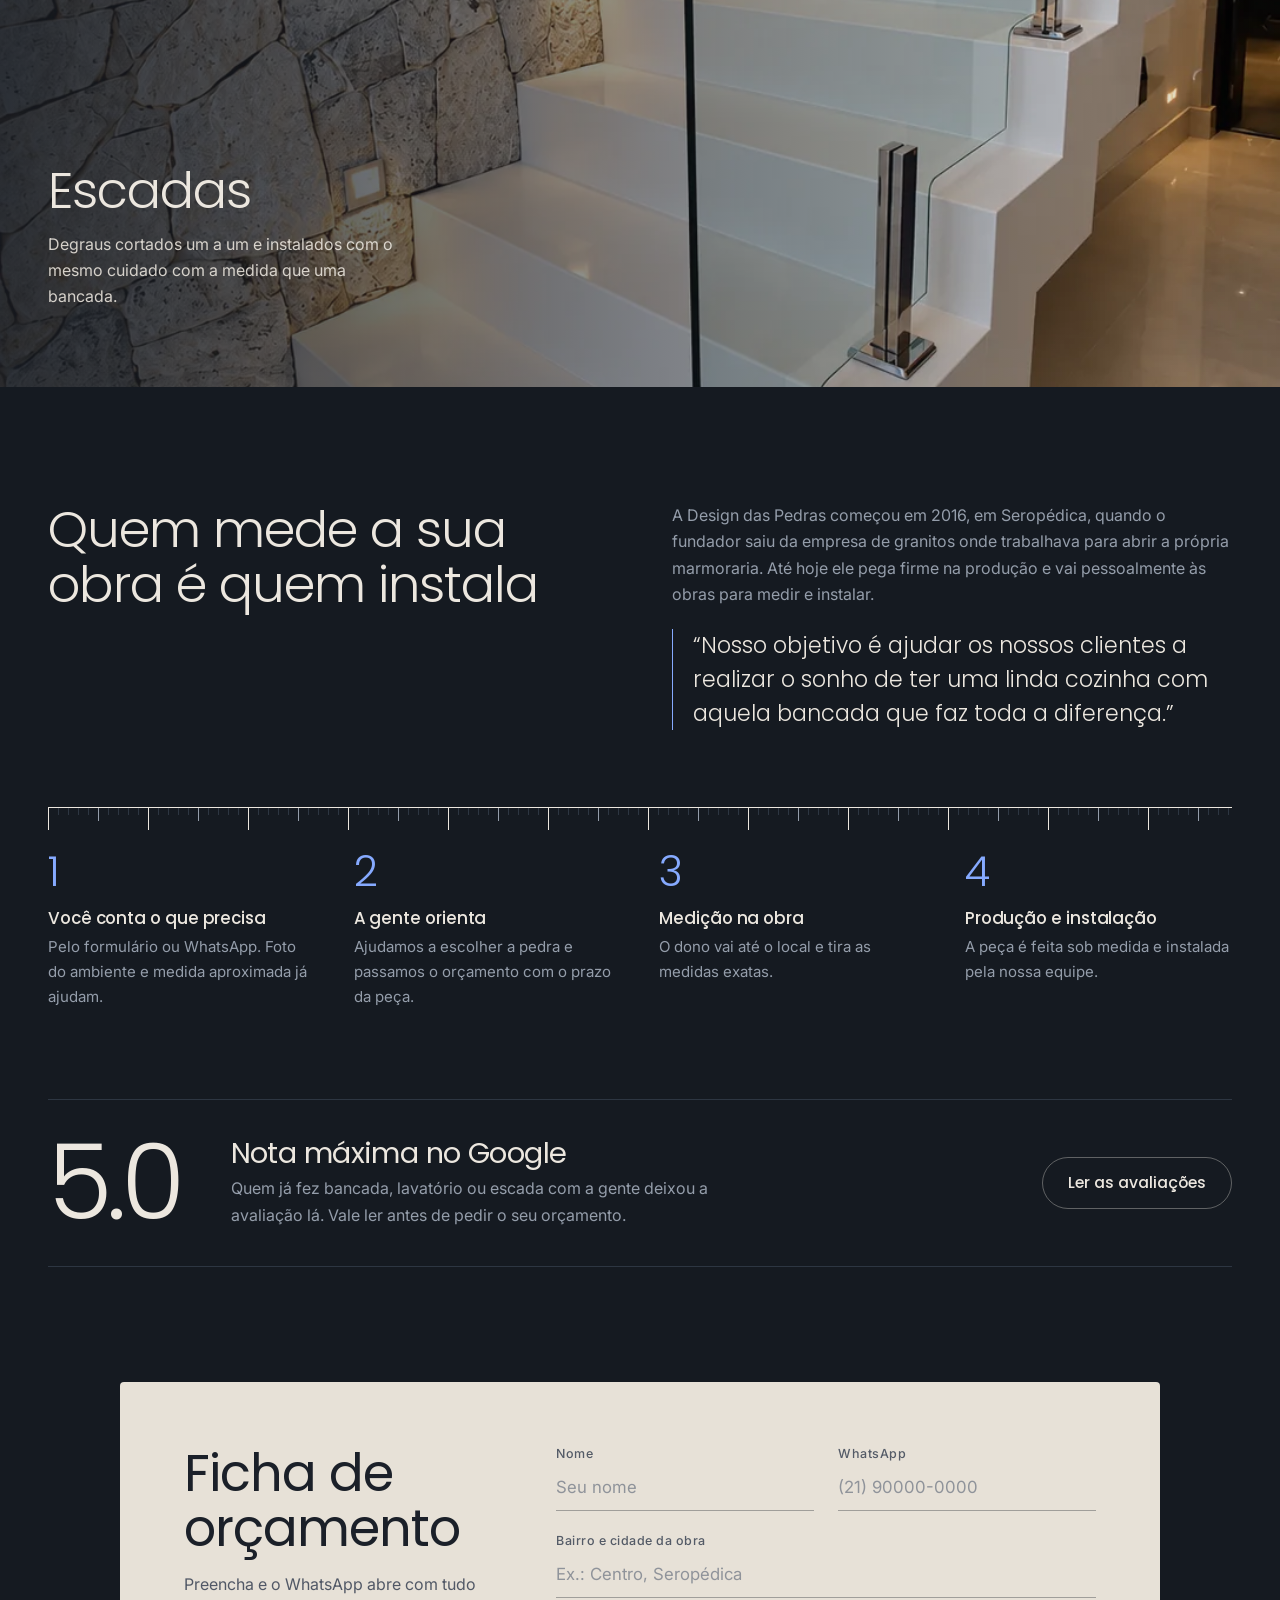
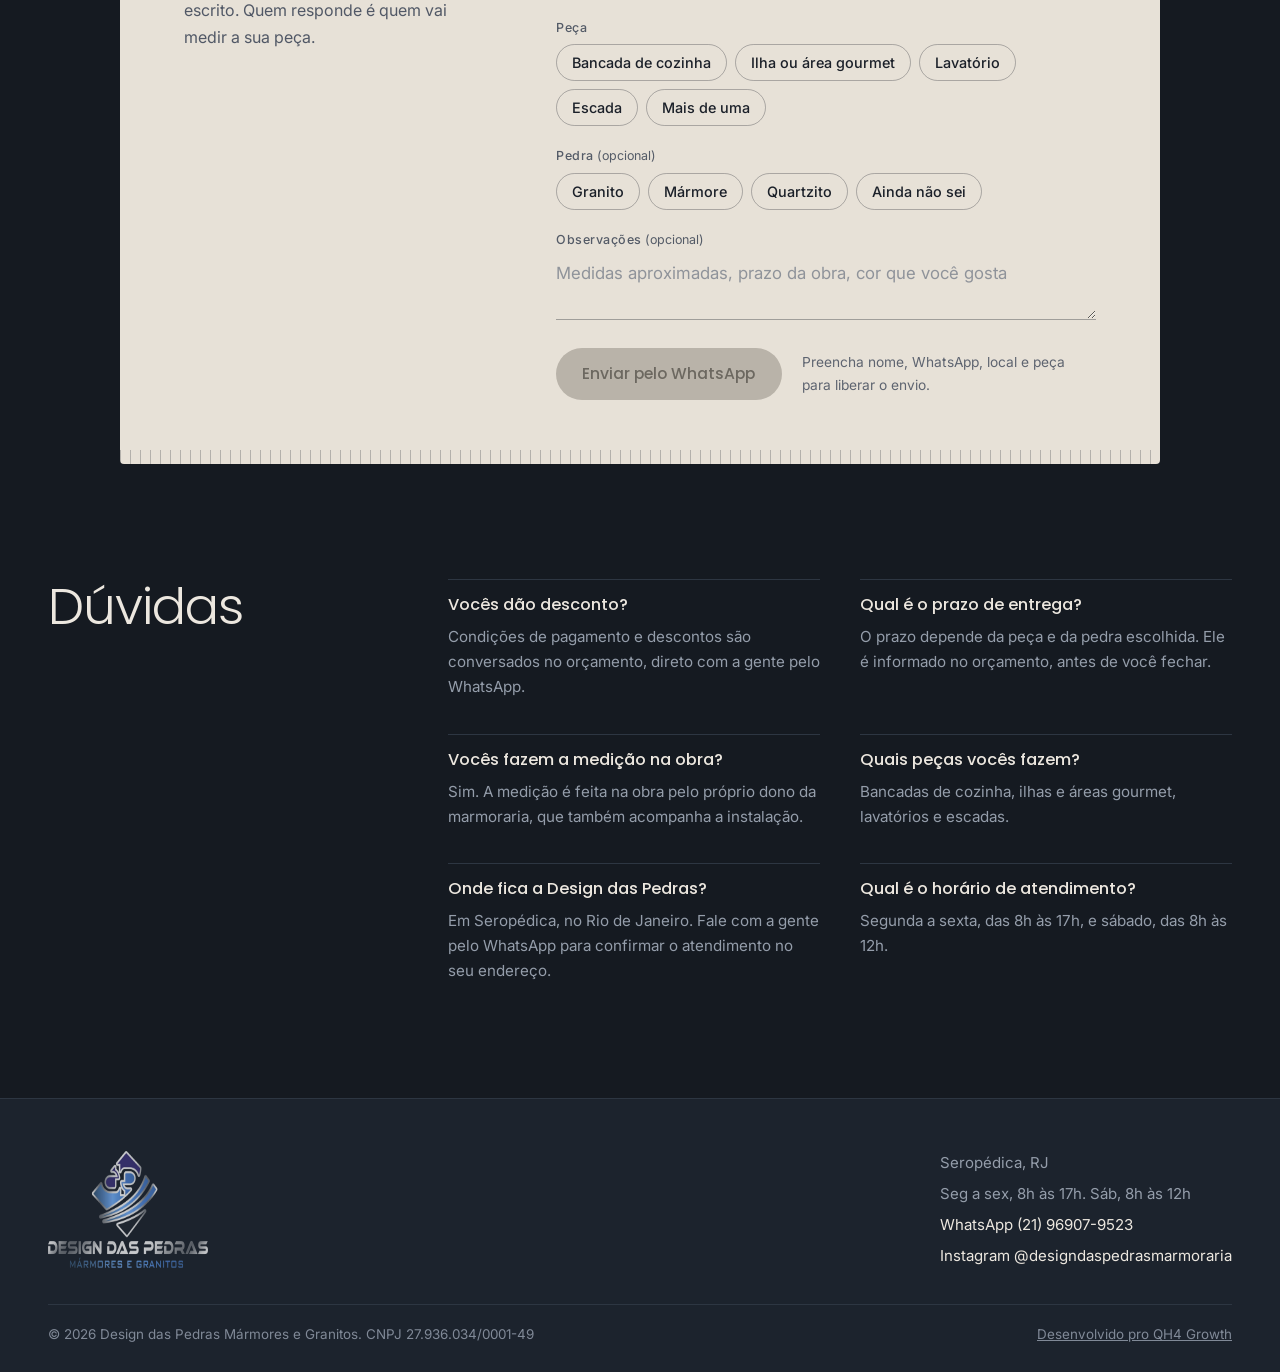
==== commit e3d61668: "Nova headline do hero e fotos de projetos ampliando ao clicar Co-Authored-By: Claude Opus 5.5 <norep" ====
--- a/index.html
+++ b/index.html
@@ -109,7 +109,7 @@
 
 <!-- HERO -->
 <section class="abre" aria-labelledby="titulo">
-  <h1 id="titulo" class="abre__titulo">Marmoraria de Confiança para seu projeto</h1>
+  <h1 id="titulo" class="abre__titulo">Mármores e granitos à altura do seu projeto</h1>
 
   <div class="abre__grade">
     <figure class="planta" id="planta">
--- a/assets/css/style.css
+++ b/assets/css/style.css
@@ -114,12 +114,23 @@
 .lav__fixo h2{font-size:clamp(2.4rem,6vw,4.6rem)}
 .lav__fixo p{color:var(--cinza);max-width:40ch}
 .lav__fotos{display:grid;grid-template-columns:1fr 1fr;gap:14px}
-.lav__f{margin:0;overflow:hidden;border-radius:4px;aspect-ratio:4/5}
+.lav__f{margin:0;overflow:hidden;border-radius:4px;aspect-ratio:4/5;cursor:zoom-in}
 .lav__f img{width:100%;height:100%;object-fit:cover;transition:transform 1s var(--ease)}
 .lav__f:hover img{transform:scale(1.04)}
 .lav__f--alta{grid-row:span 2;aspect-ratio:auto}
 .lav__f--larga{grid-column:span 2;aspect-ratio:16/9}
 .lav__fotos .lav__f:nth-child(3){transform:translateY(0)}
+.amplia{position:fixed;inset:0;z-index:100;display:flex;align-items:center;justify-content:center;padding:clamp(16px,4vw,56px);background:rgba(21,26,33,.94);cursor:zoom-out;animation:amplia .3s var(--ease)}
+.amplia[hidden]{display:none}
+.amplia img{max-width:100%;max-height:100%;object-fit:contain;border-radius:4px;cursor:default}
+.amplia button{position:absolute;display:grid;place-items:center;width:48px;height:48px;border:1px solid var(--linha);border-radius:50%;background:var(--placa);color:var(--quartzito);font:300 1.8rem/1 var(--f-t);cursor:pointer}
+.amplia button:hover{border-color:var(--cota)}
+.amplia__fechar{top:16px;right:16px}
+.amplia__seta{top:50%;transform:translateY(-50%)}
+.amplia__seta--ant{left:16px}
+.amplia__seta--prox{right:16px}
+.is-travado{overflow:hidden}
+@keyframes amplia{from{opacity:0}}
 @media (max-width:860px){
   .lav{grid-template-columns:1fr}
   .lav__fixo{position:static}
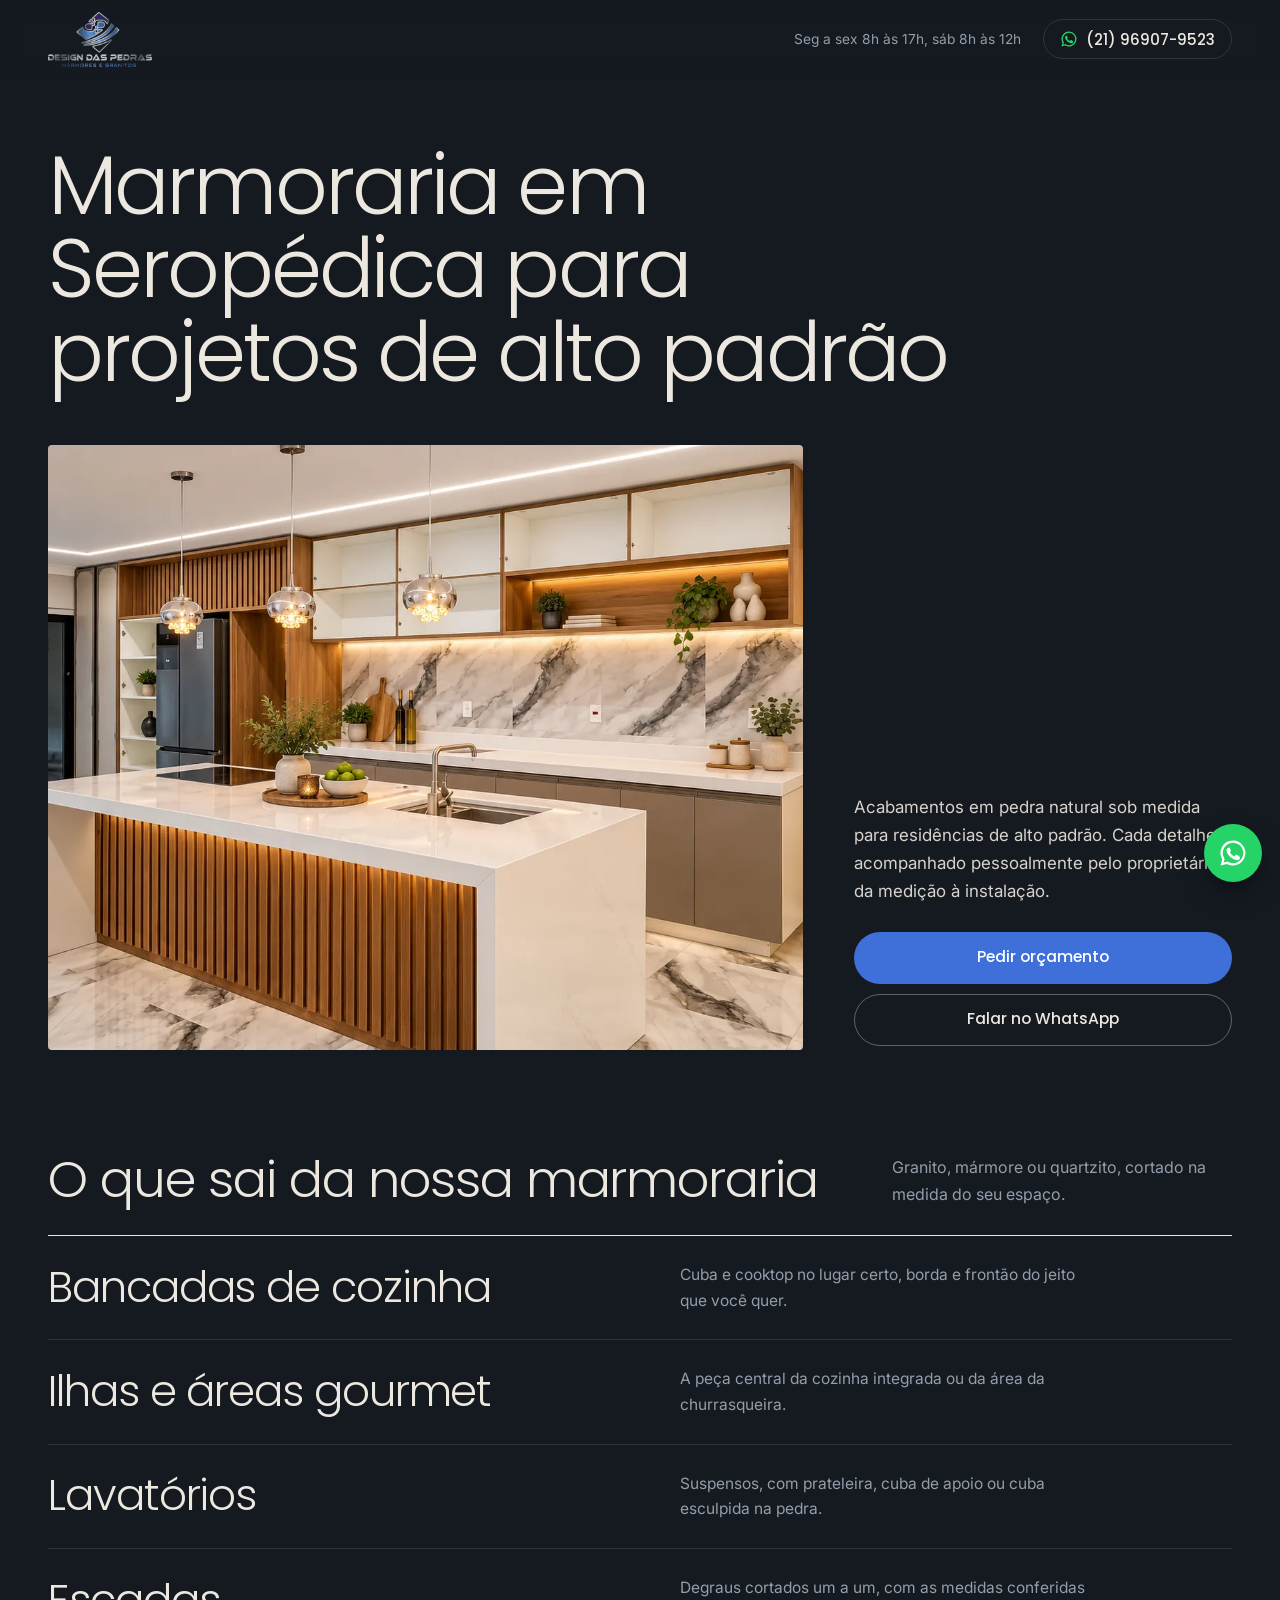
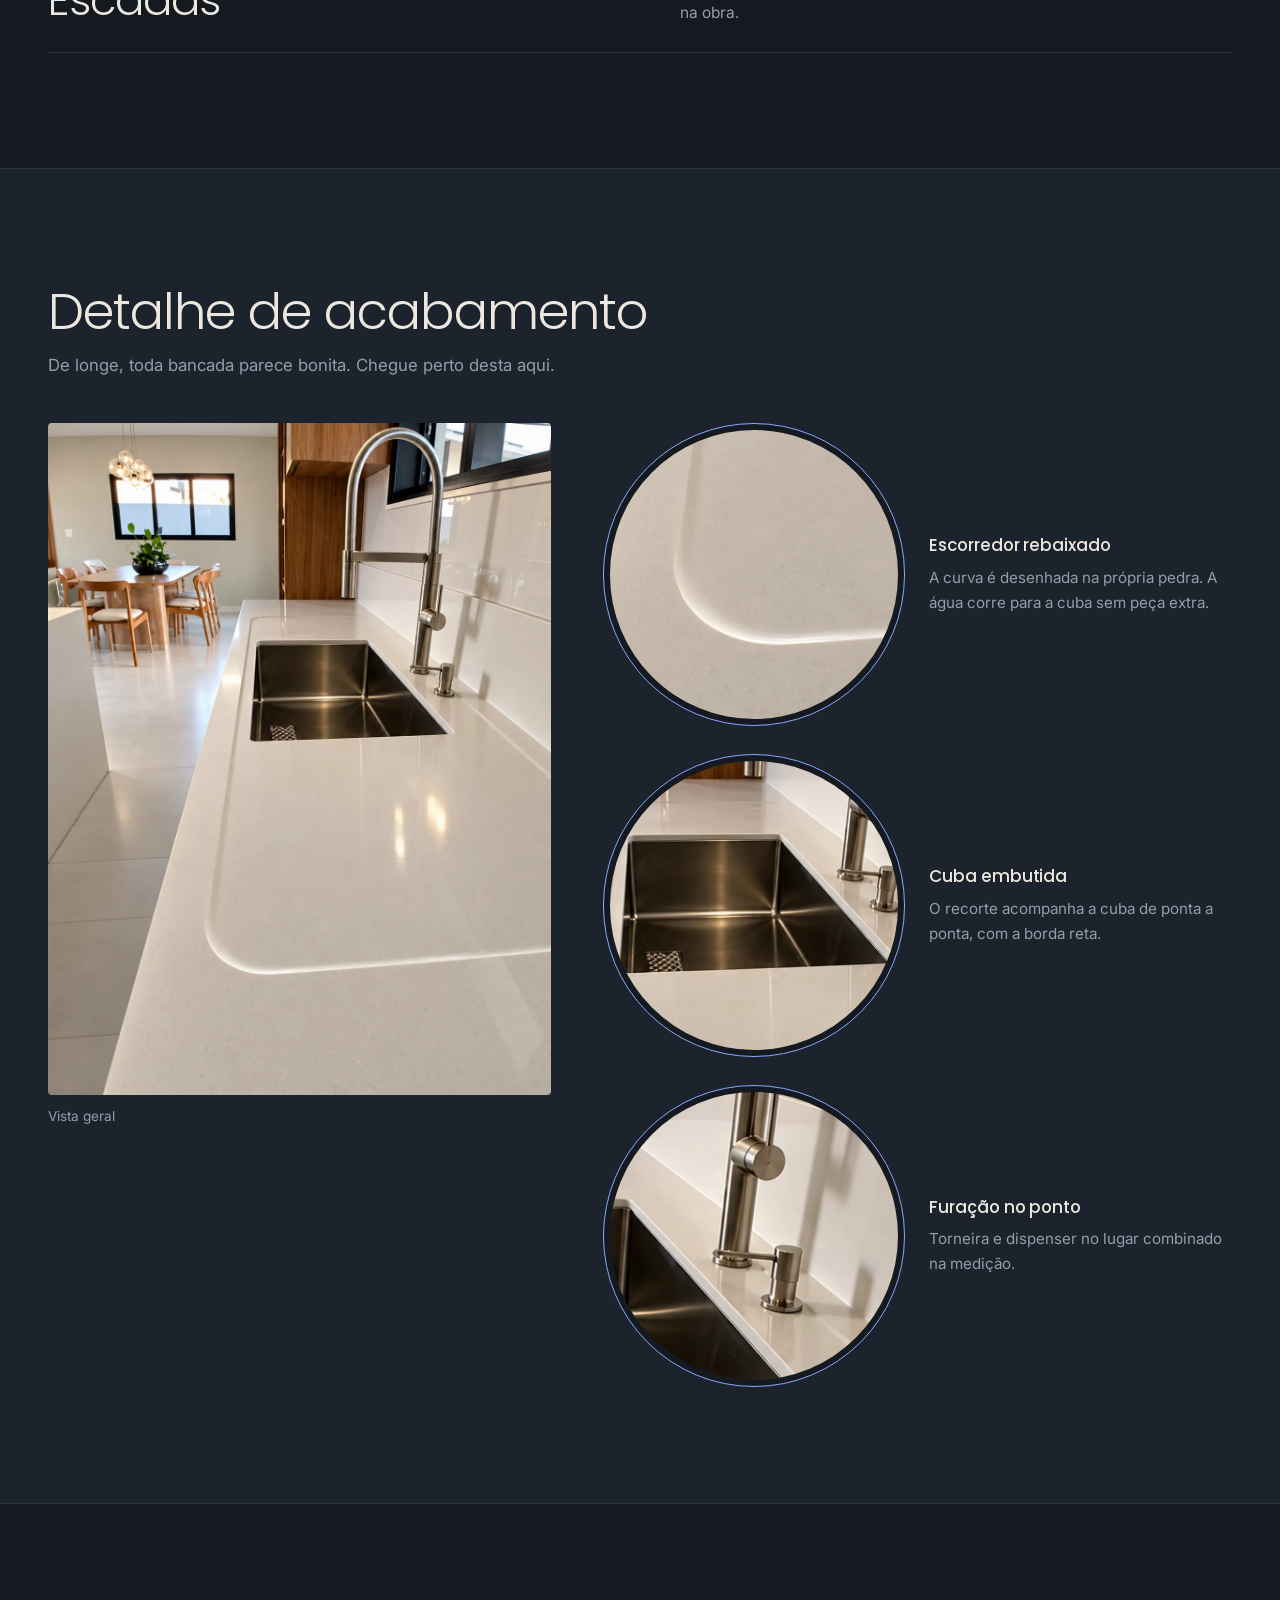
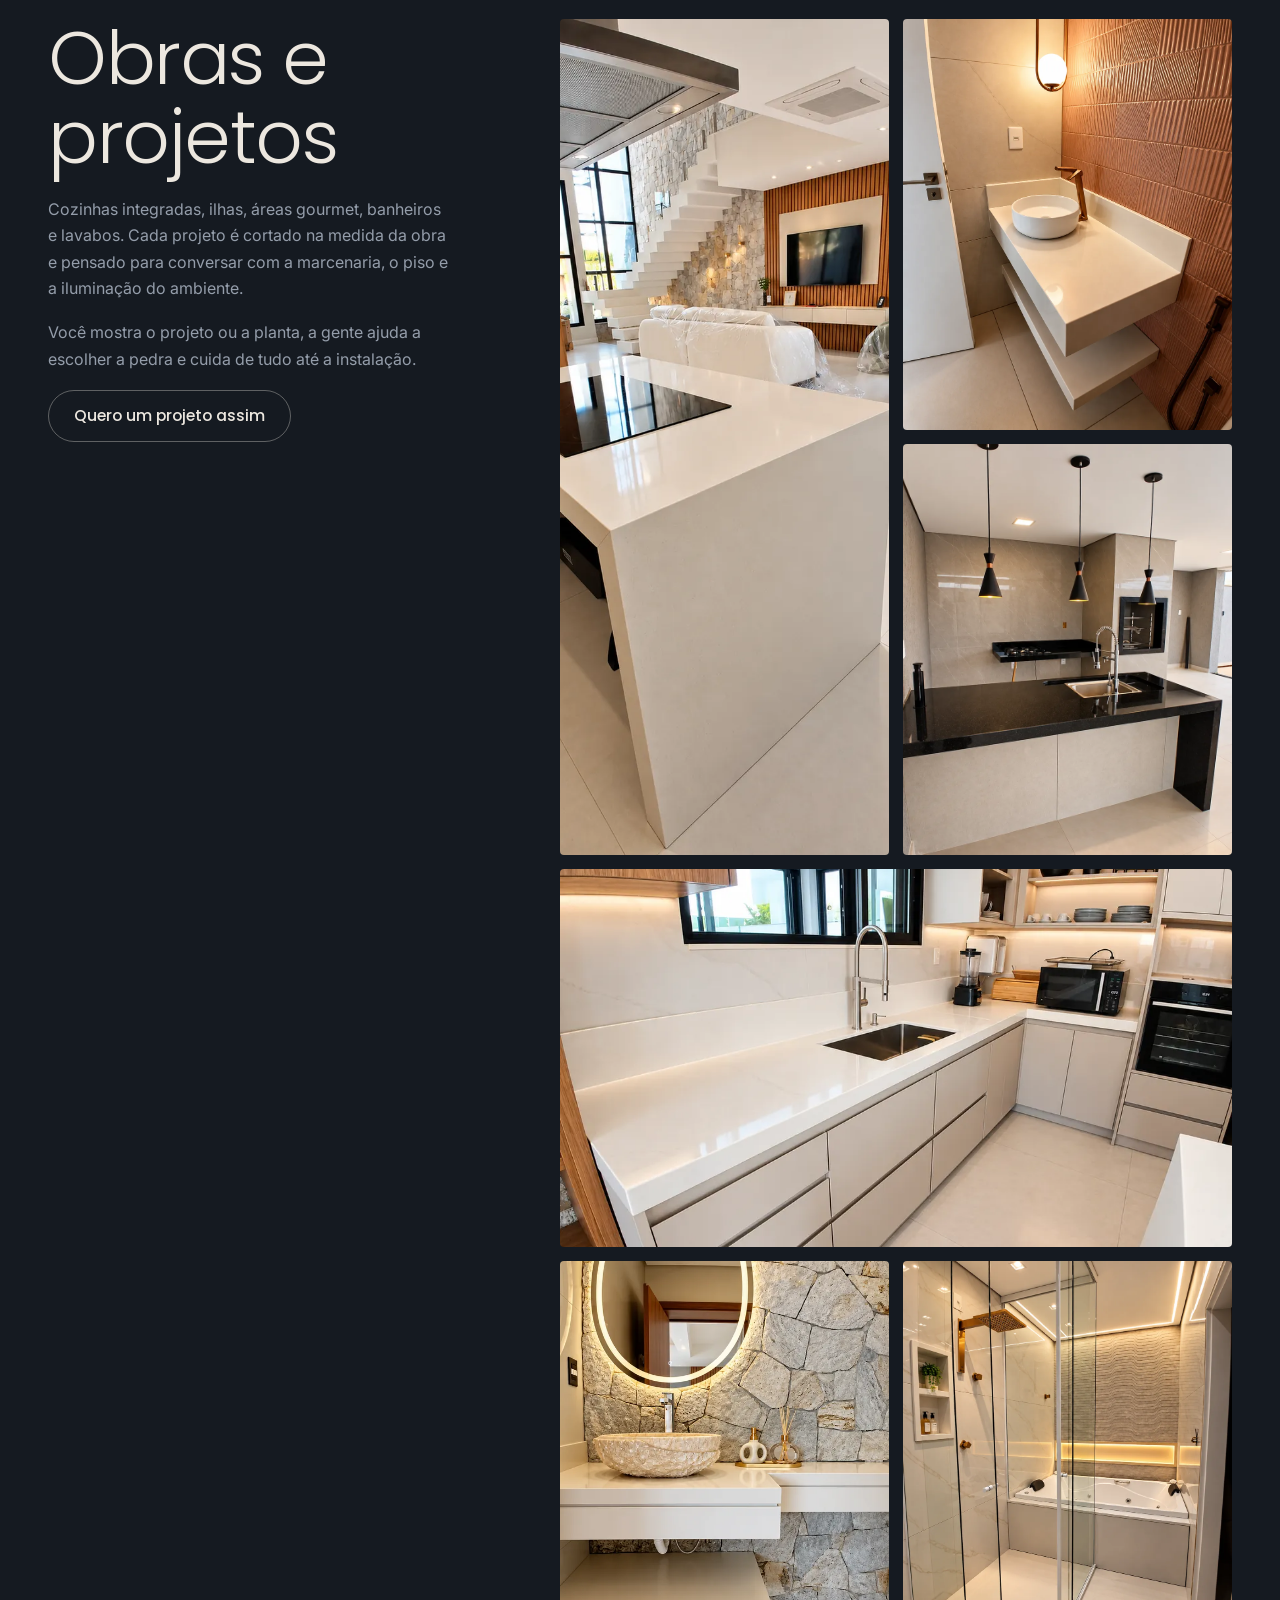
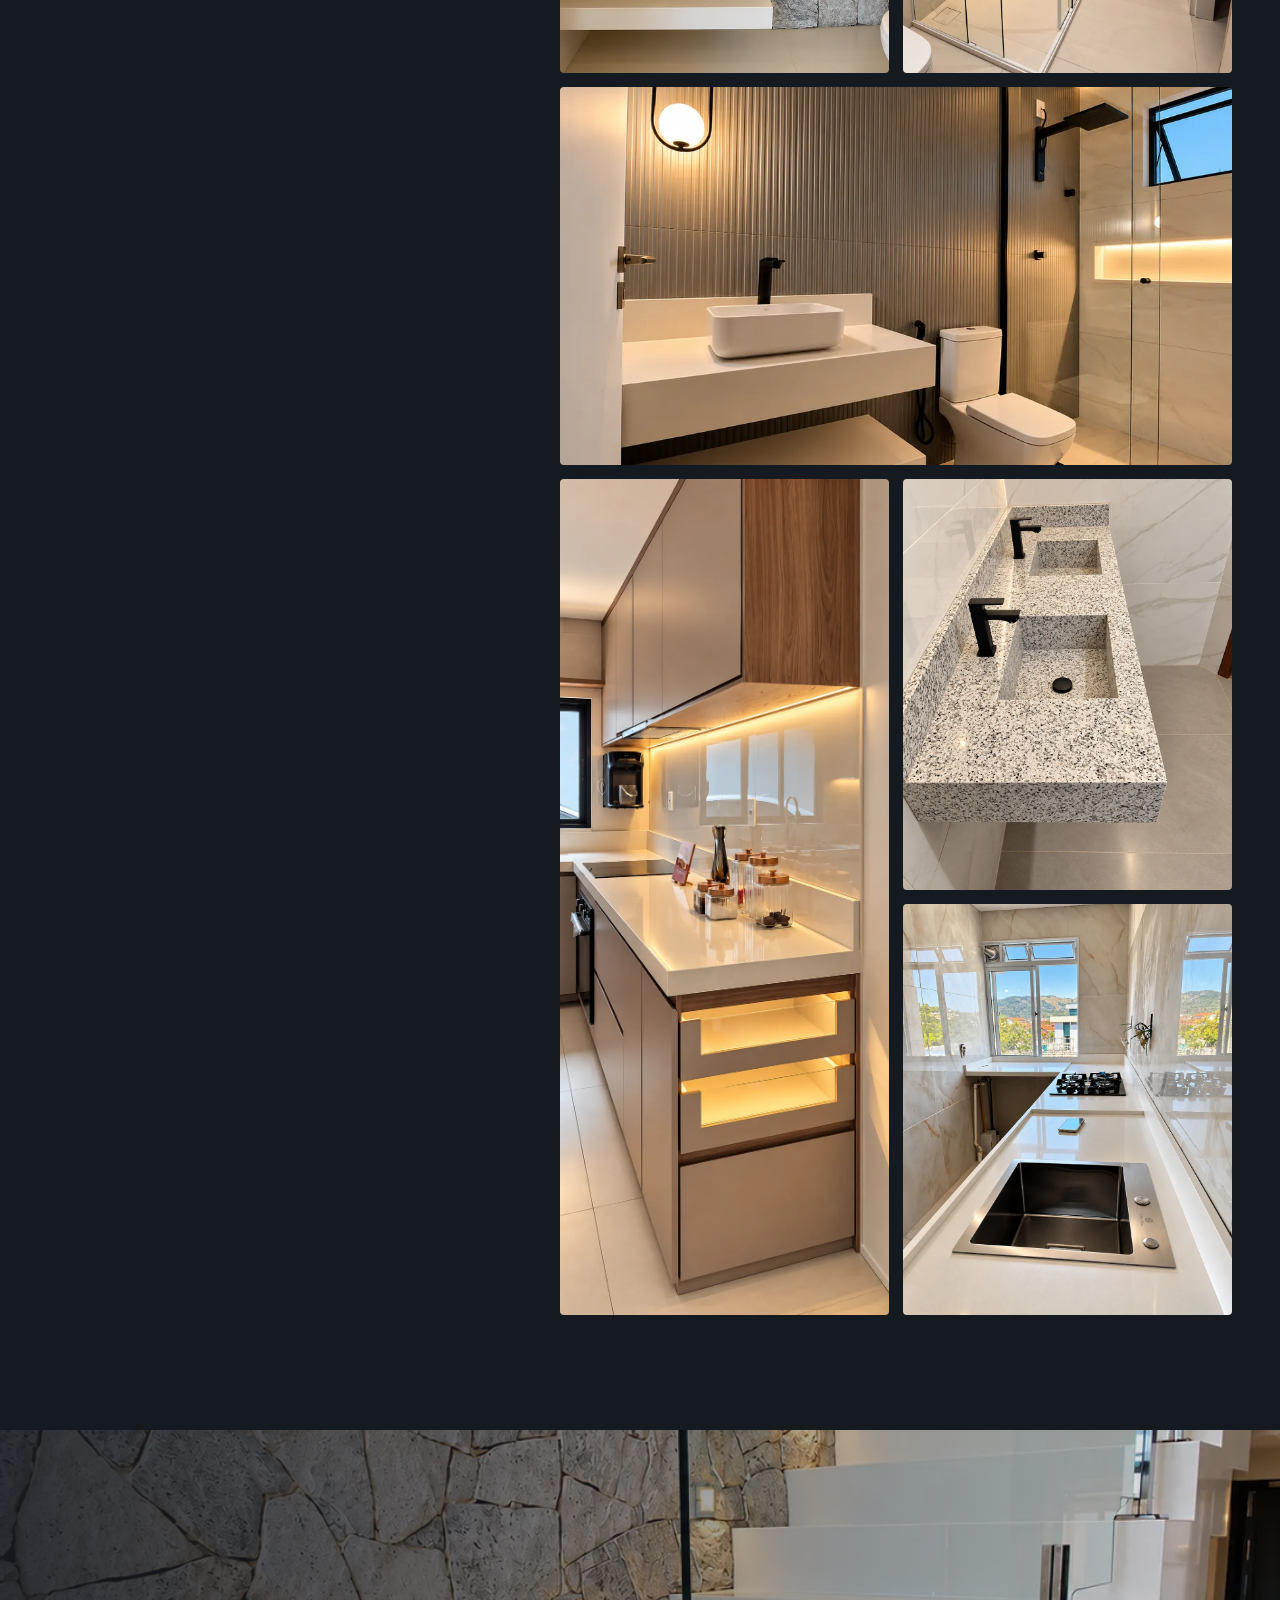
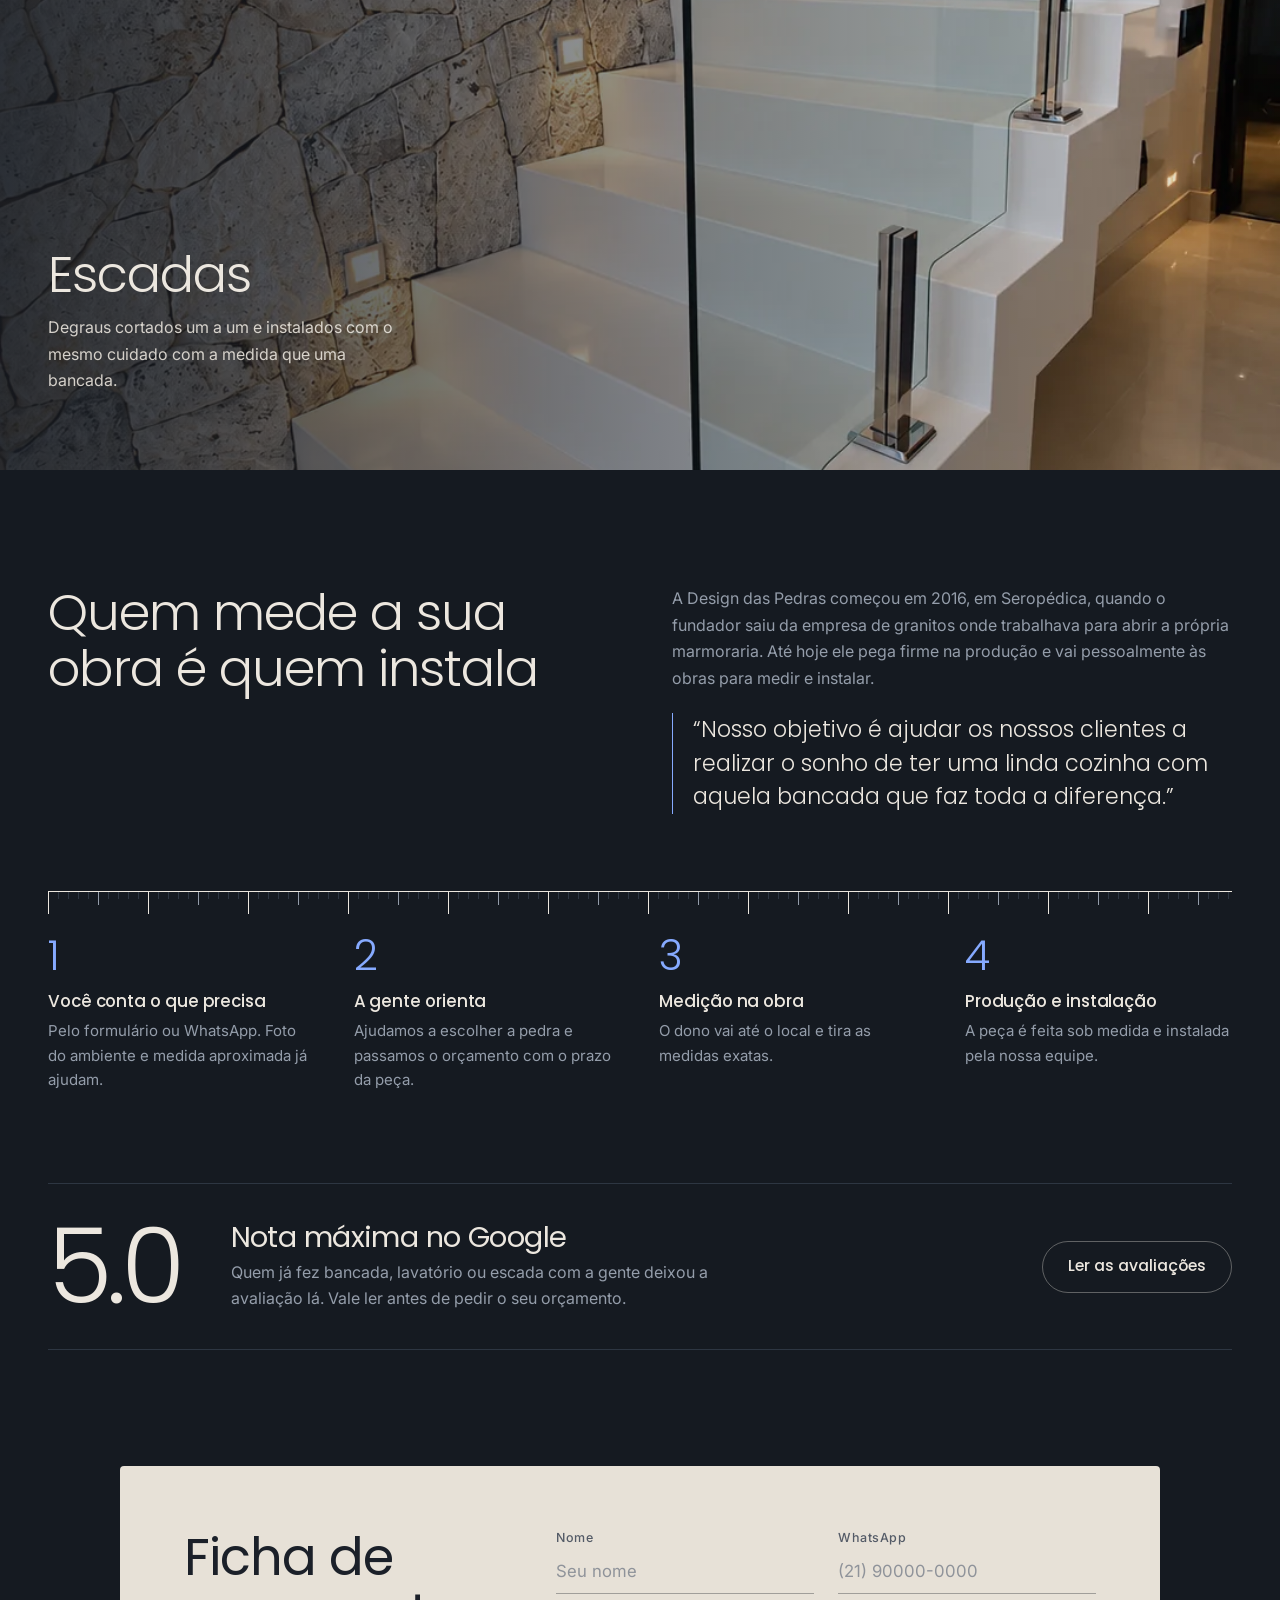
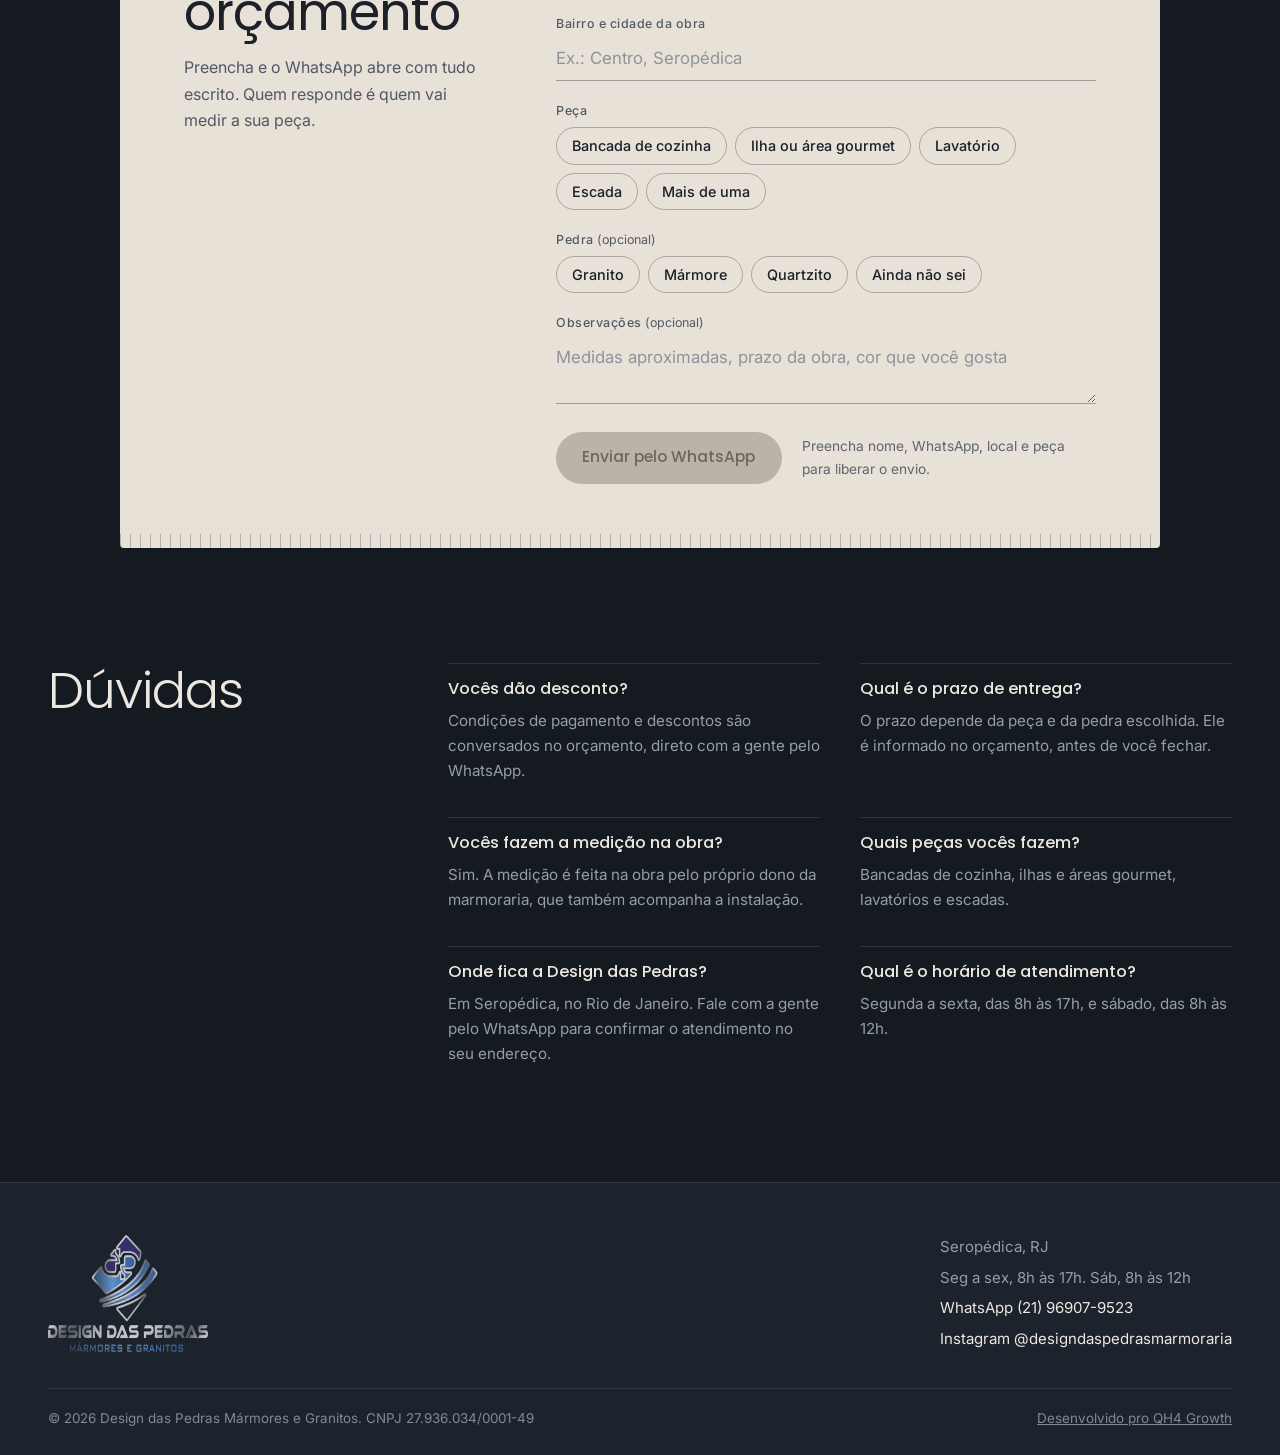
==== commit 925956d1: "Headline do hero no padrao QH4: palavra-chave + cidade + posicionamento Co-Authored-By: Claude Opus " ====
--- a/index.html
+++ b/index.html
@@ -109,7 +109,7 @@
 
 <!-- HERO -->
 <section class="abre" aria-labelledby="titulo">
-  <h1 id="titulo" class="abre__titulo">Mármores e granitos à altura do seu projeto</h1>
+  <h1 id="titulo" class="abre__titulo">Marmoraria em Seropédica para projetos de alto padrão</h1>
 
   <div class="abre__grade">
     <figure class="planta" id="planta">
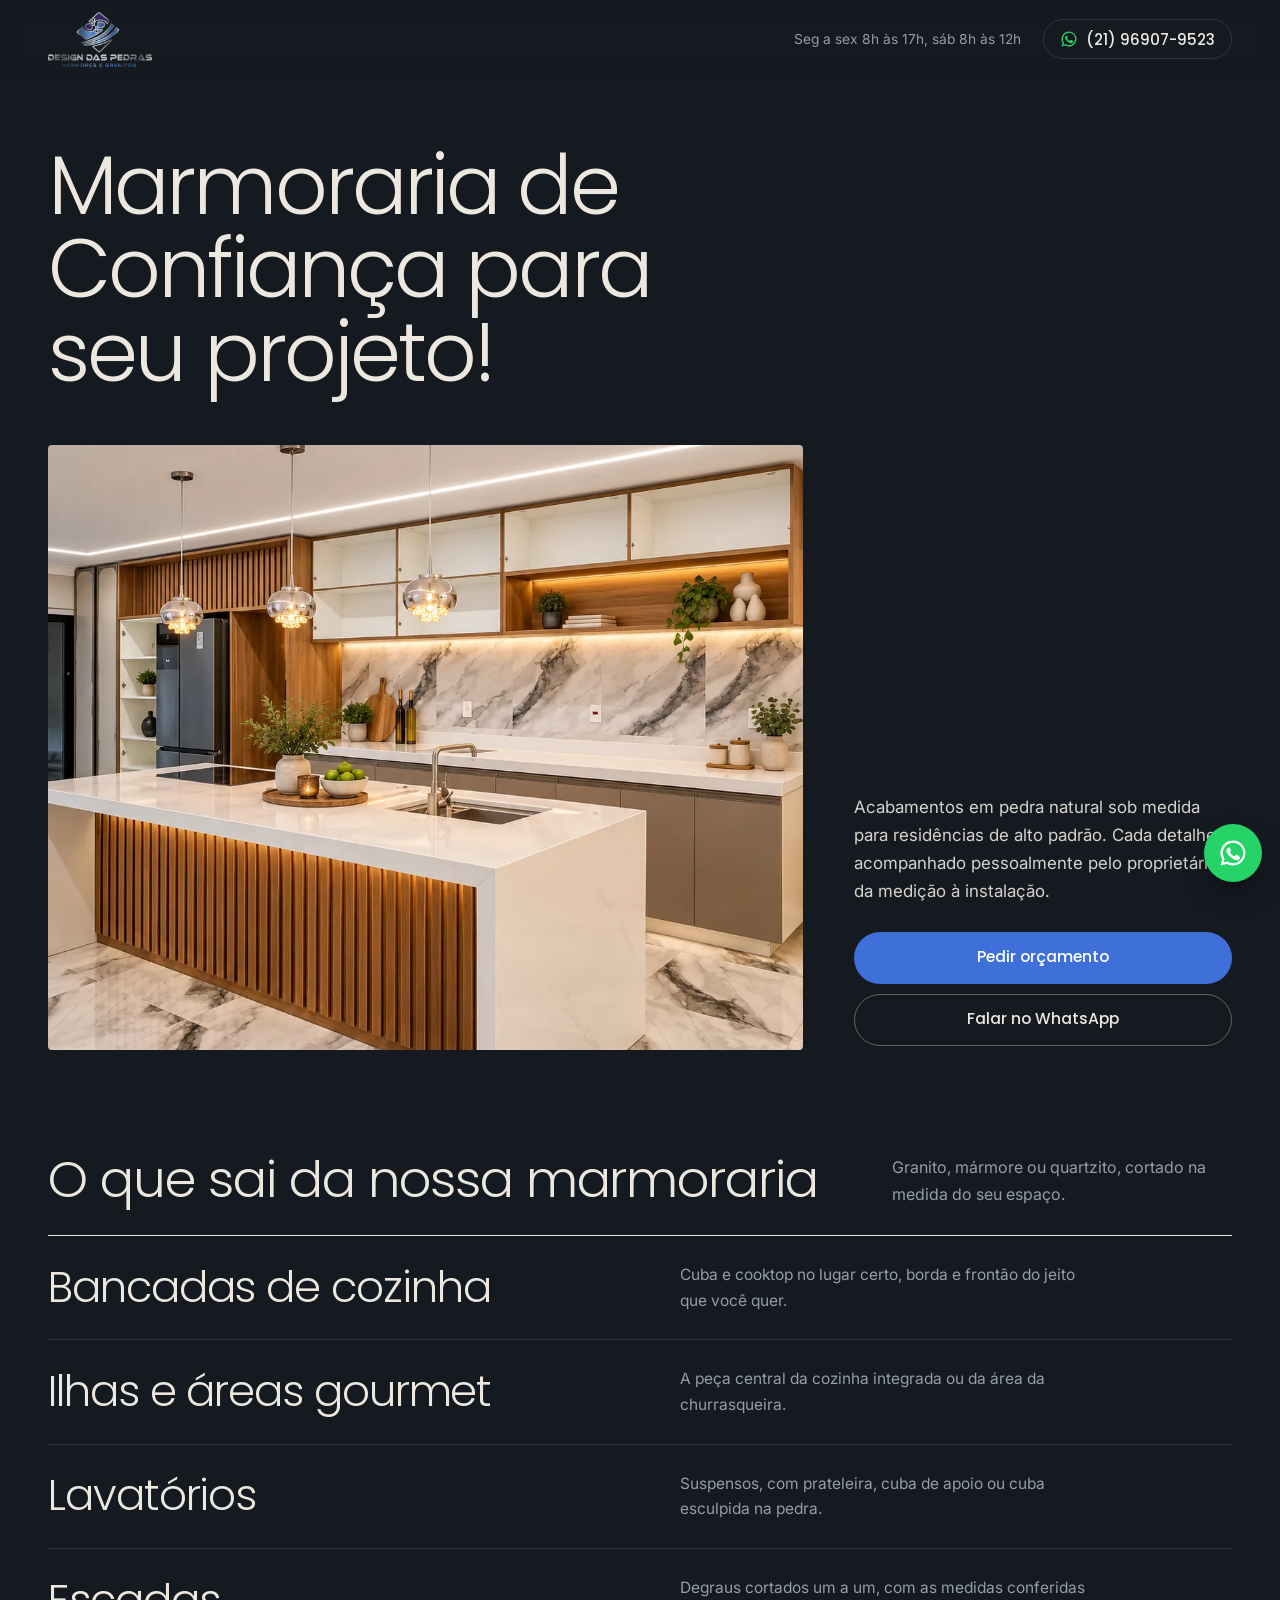
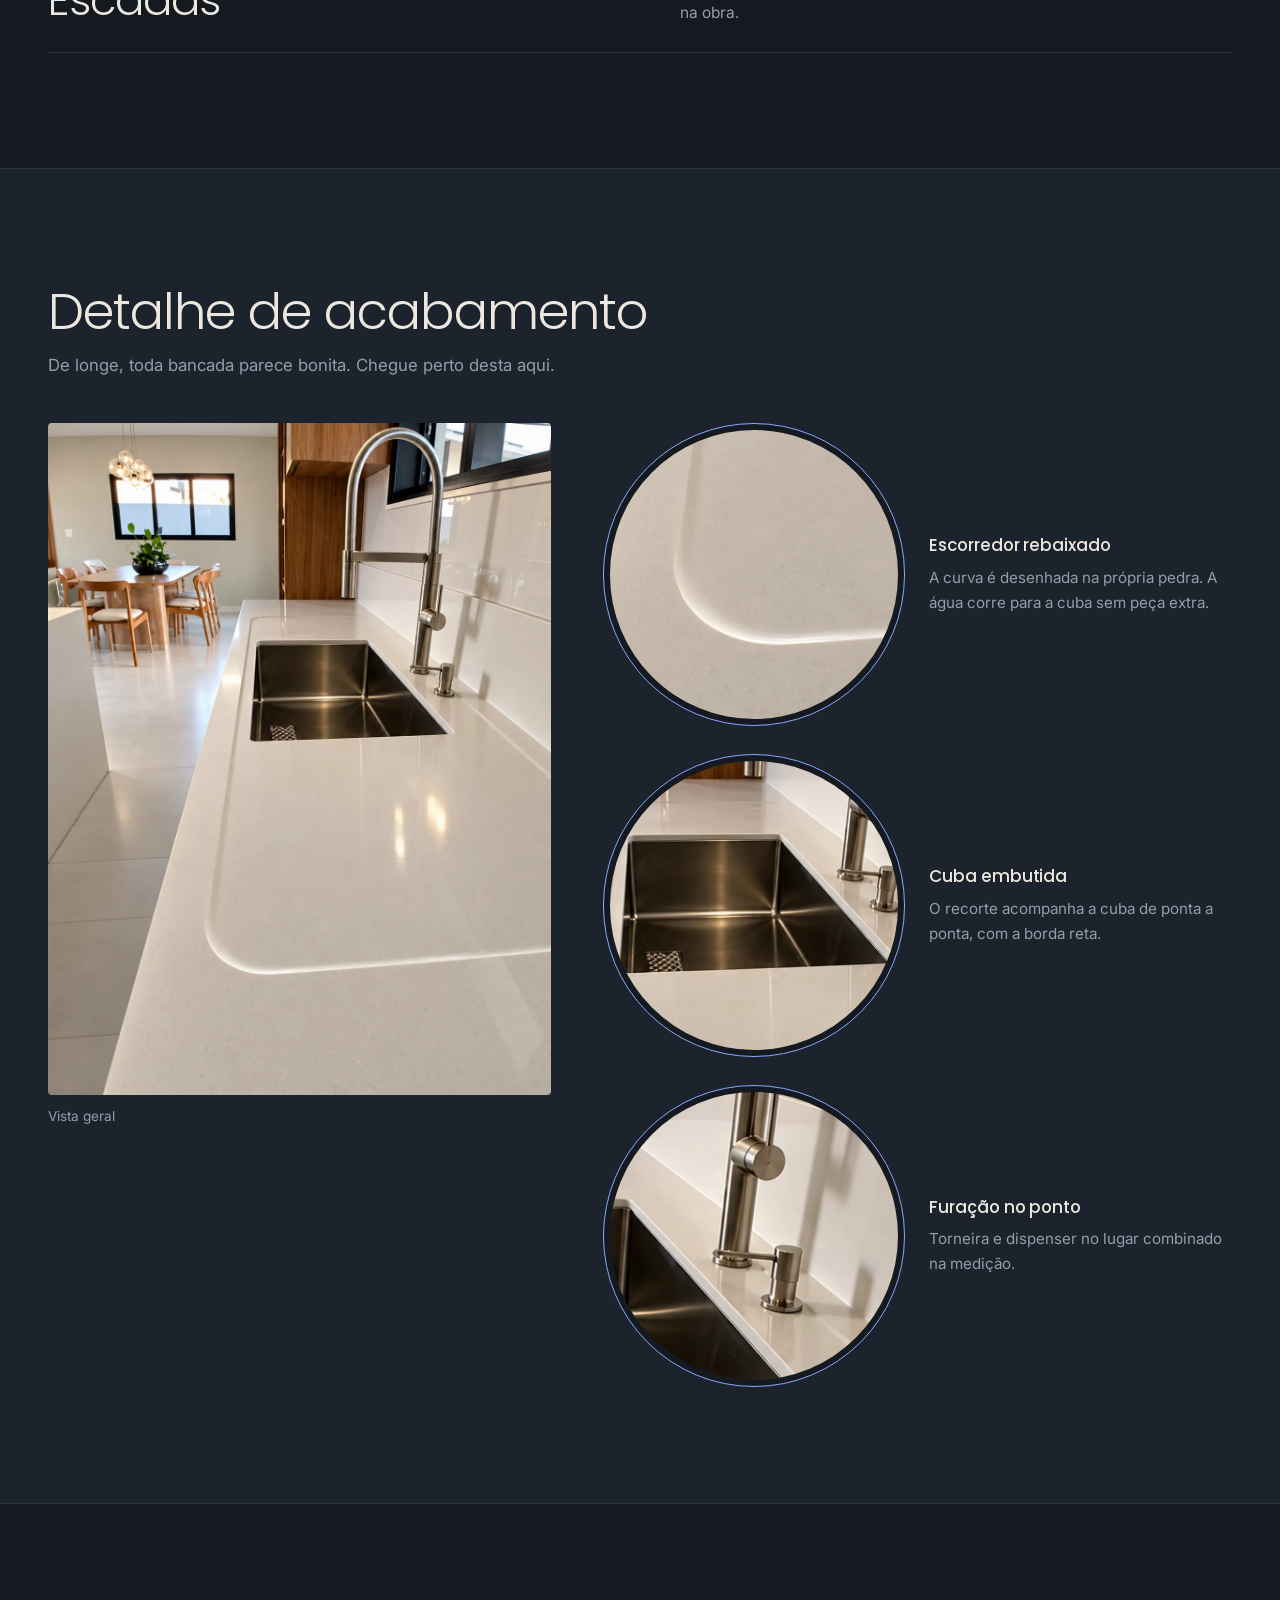
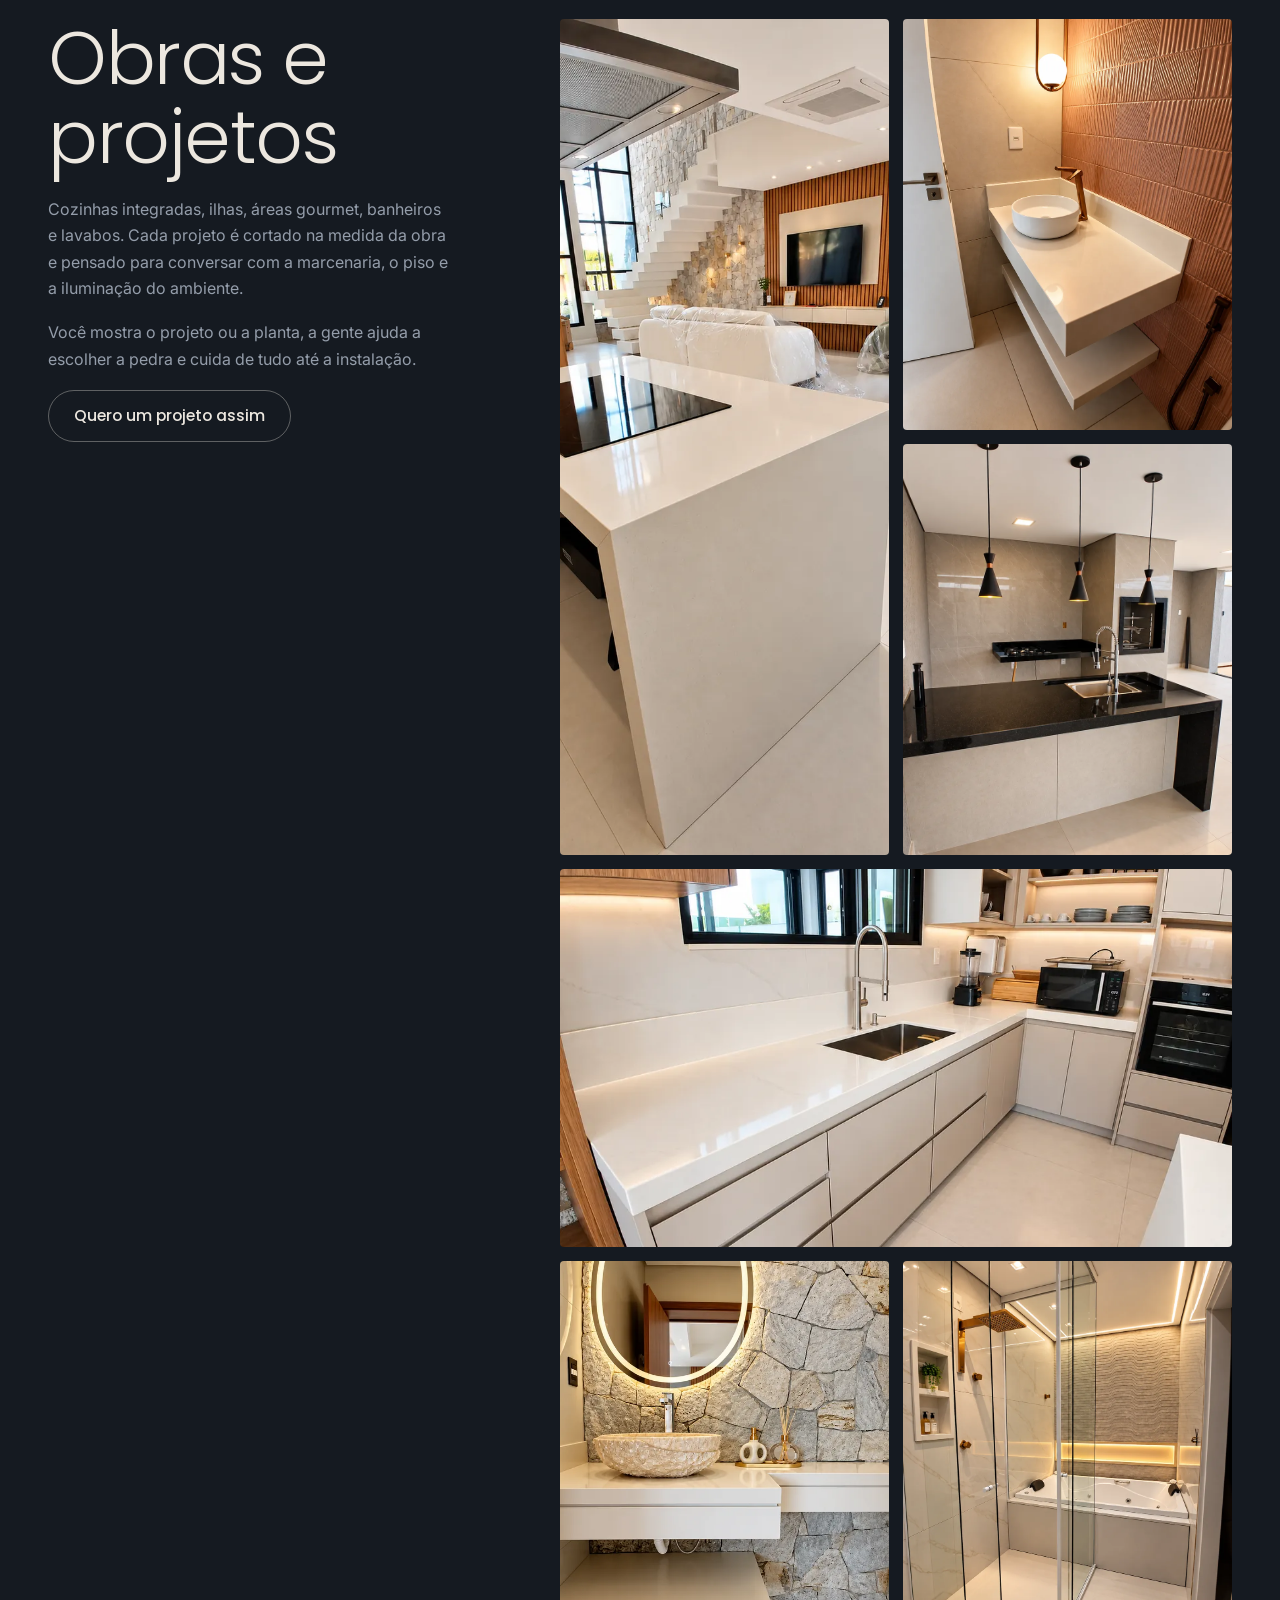
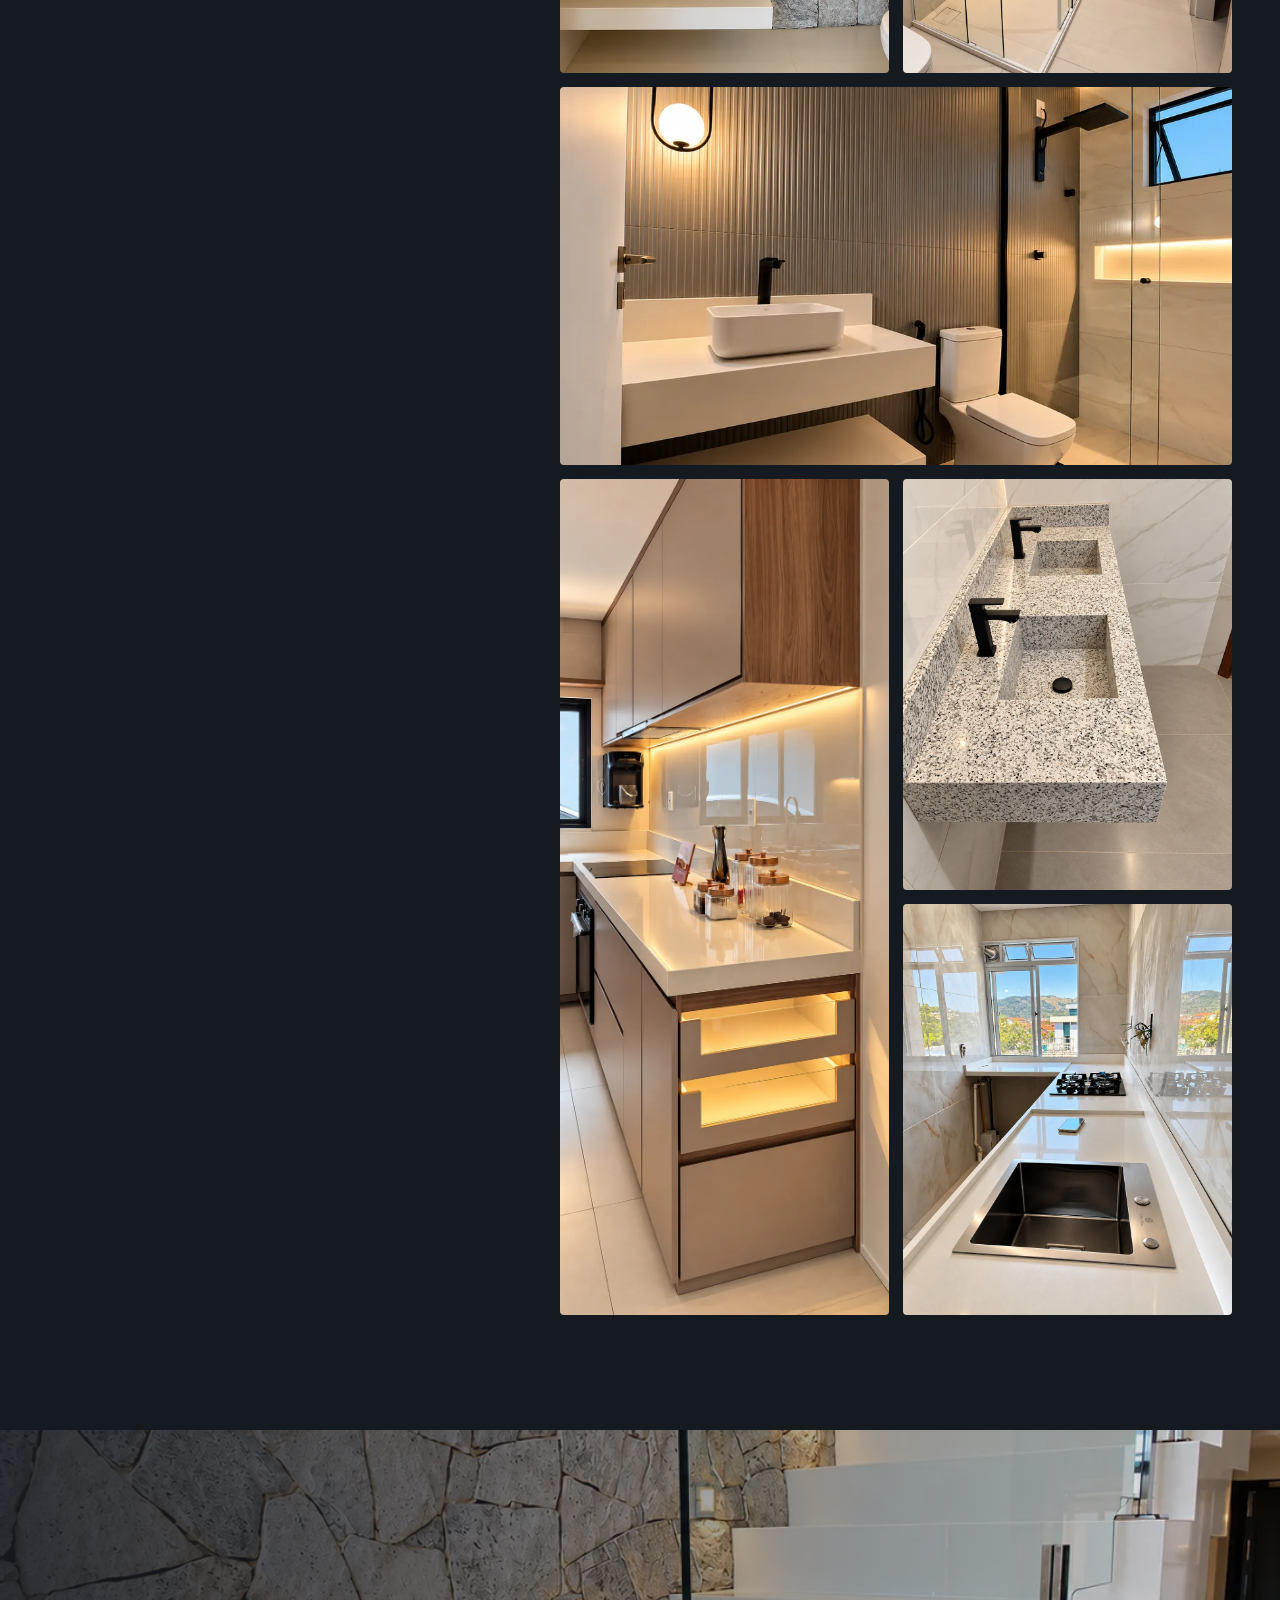
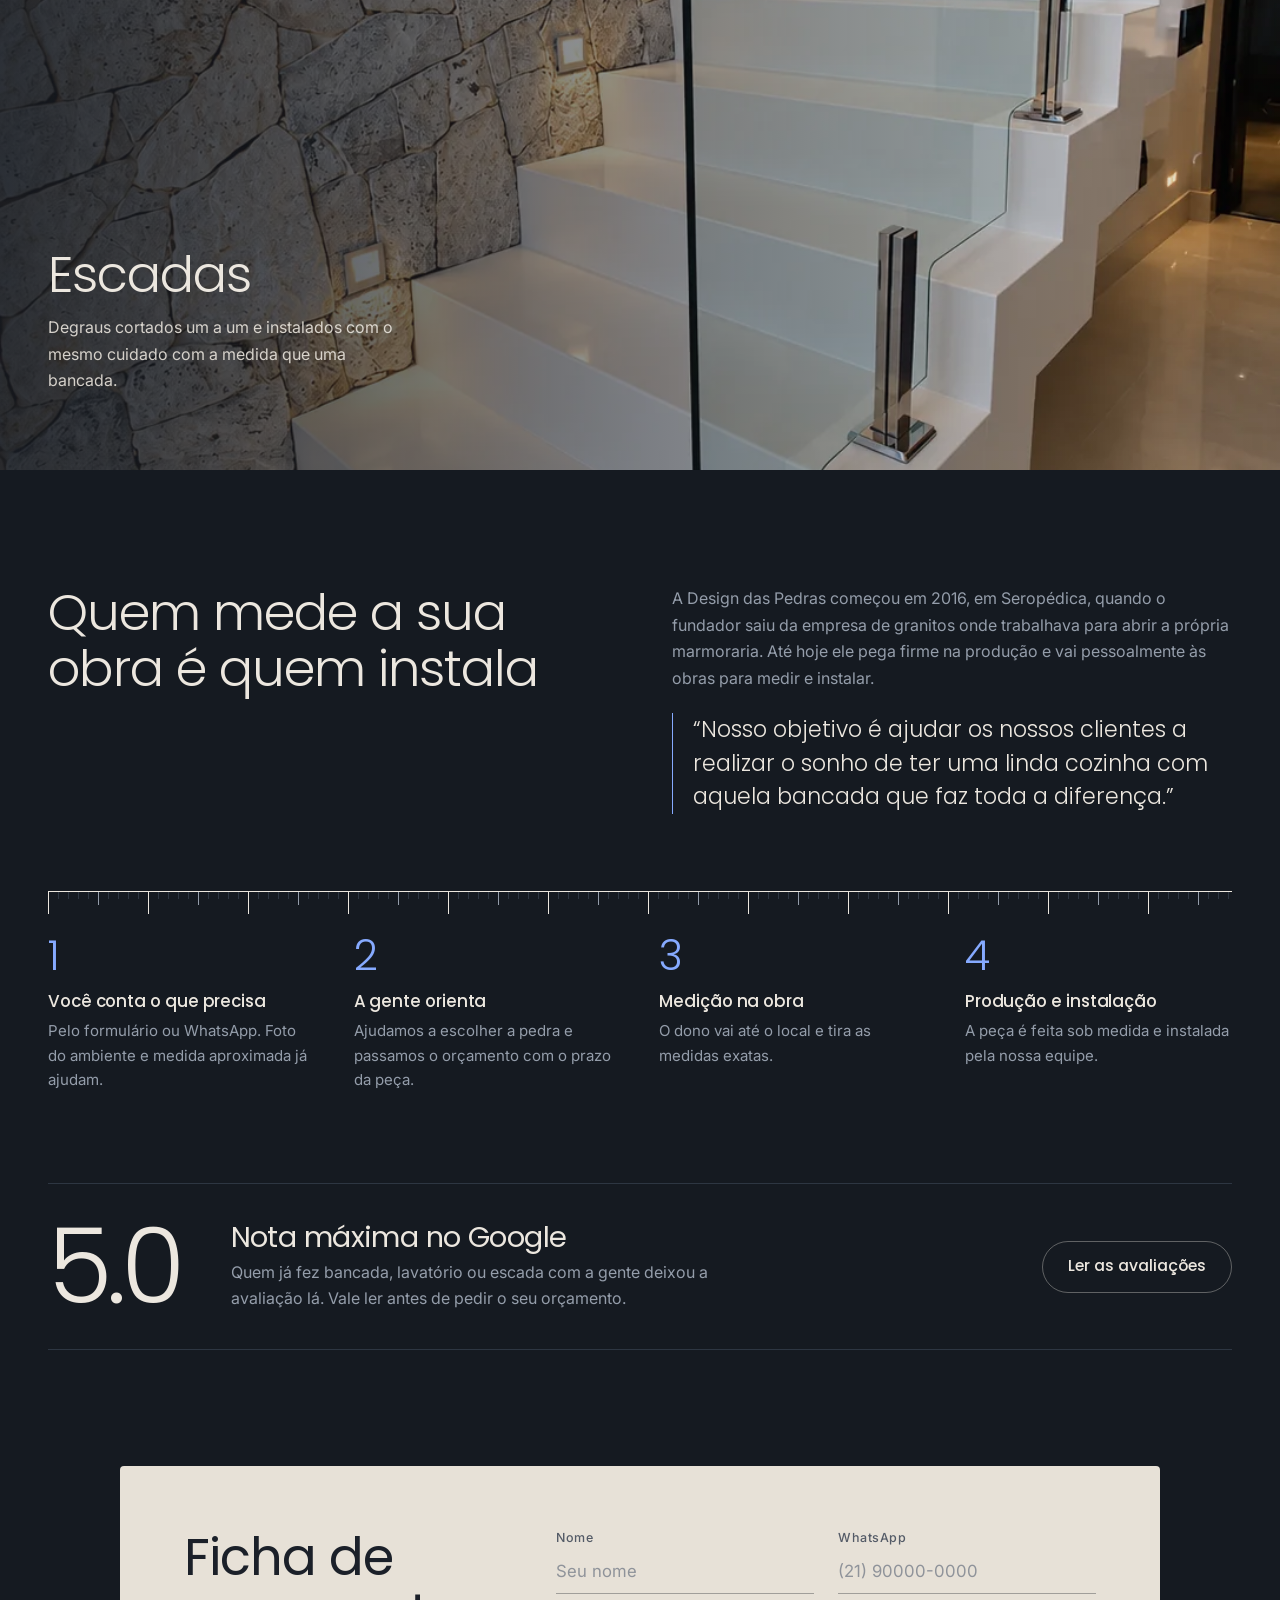
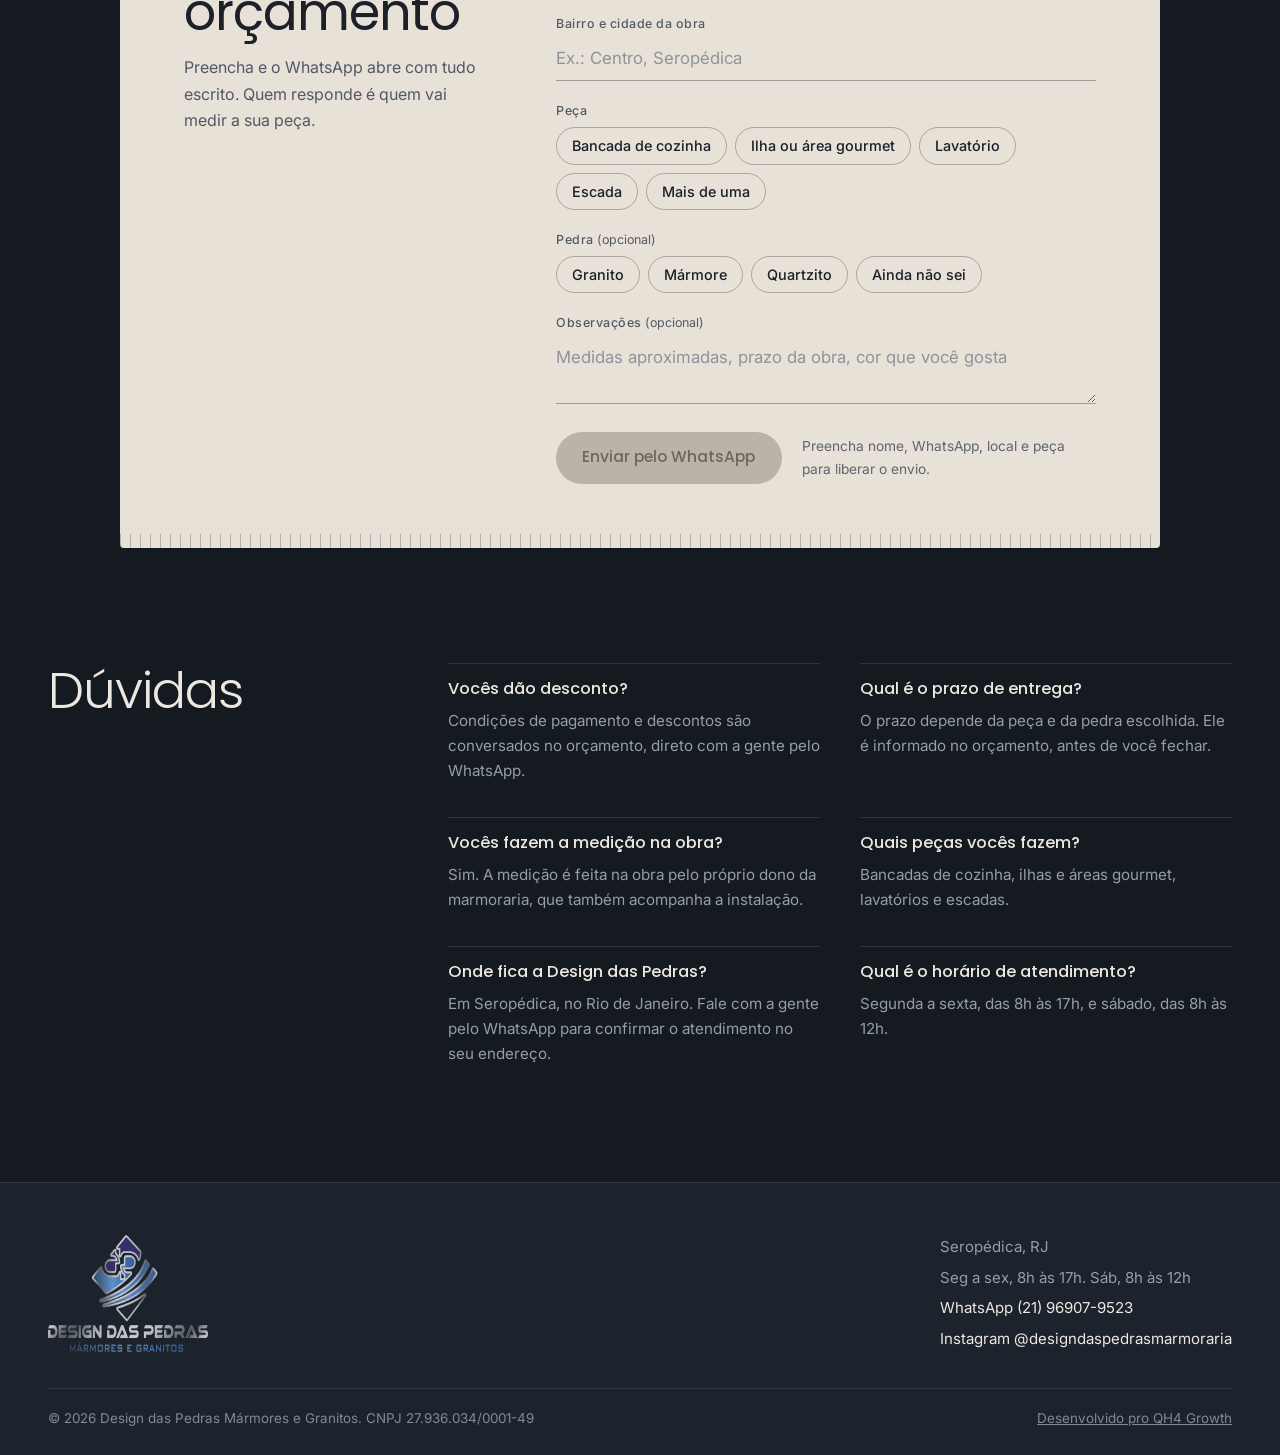
==== commit a3dda24a: "Update index.html" ====
--- a/index.html
+++ b/index.html
@@ -109,7 +109,7 @@
 
 <!-- HERO -->
 <section class="abre" aria-labelledby="titulo">
-  <h1 id="titulo" class="abre__titulo">Marmoraria em Seropédica para projetos de alto padrão</h1>
+  <h1 id="titulo" class="abre__titulo">Marmoraria de Confiança para seu projeto!</h1>
 
   <div class="abre__grade">
     <figure class="planta" id="planta">
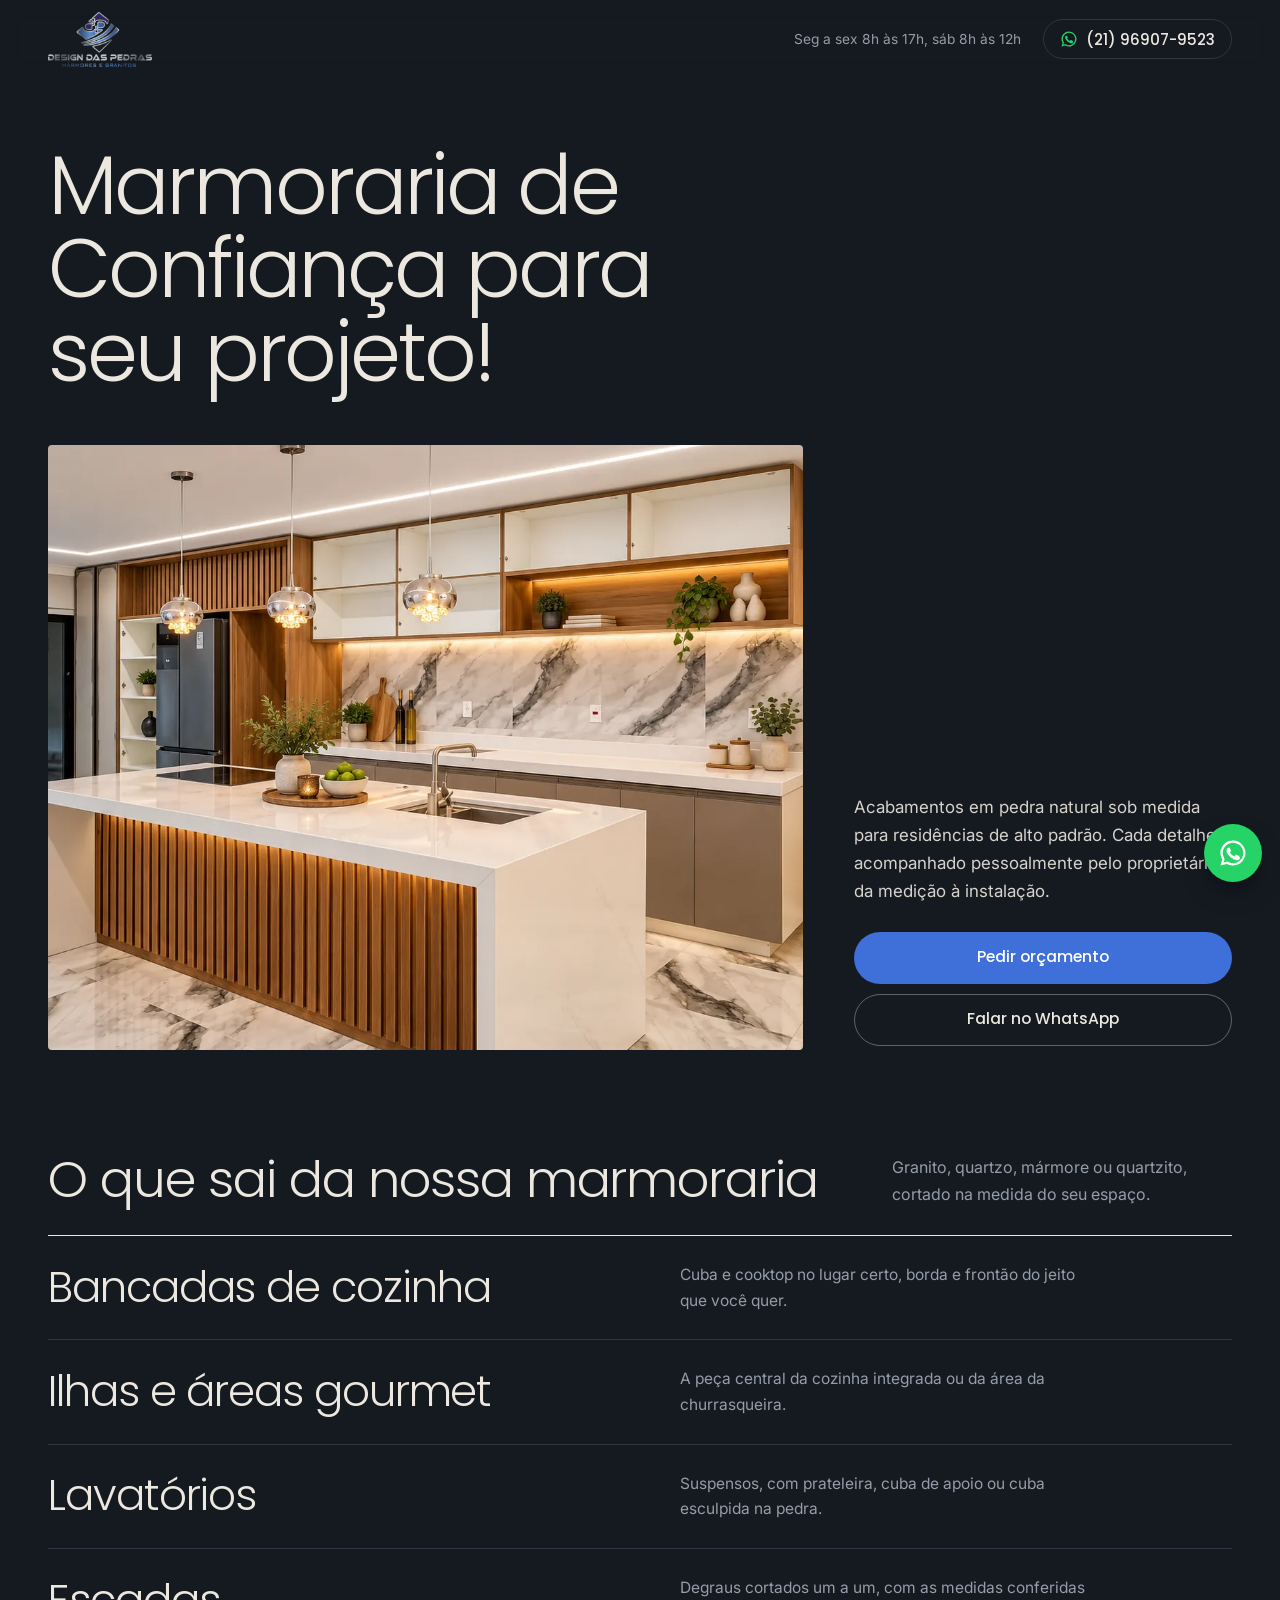
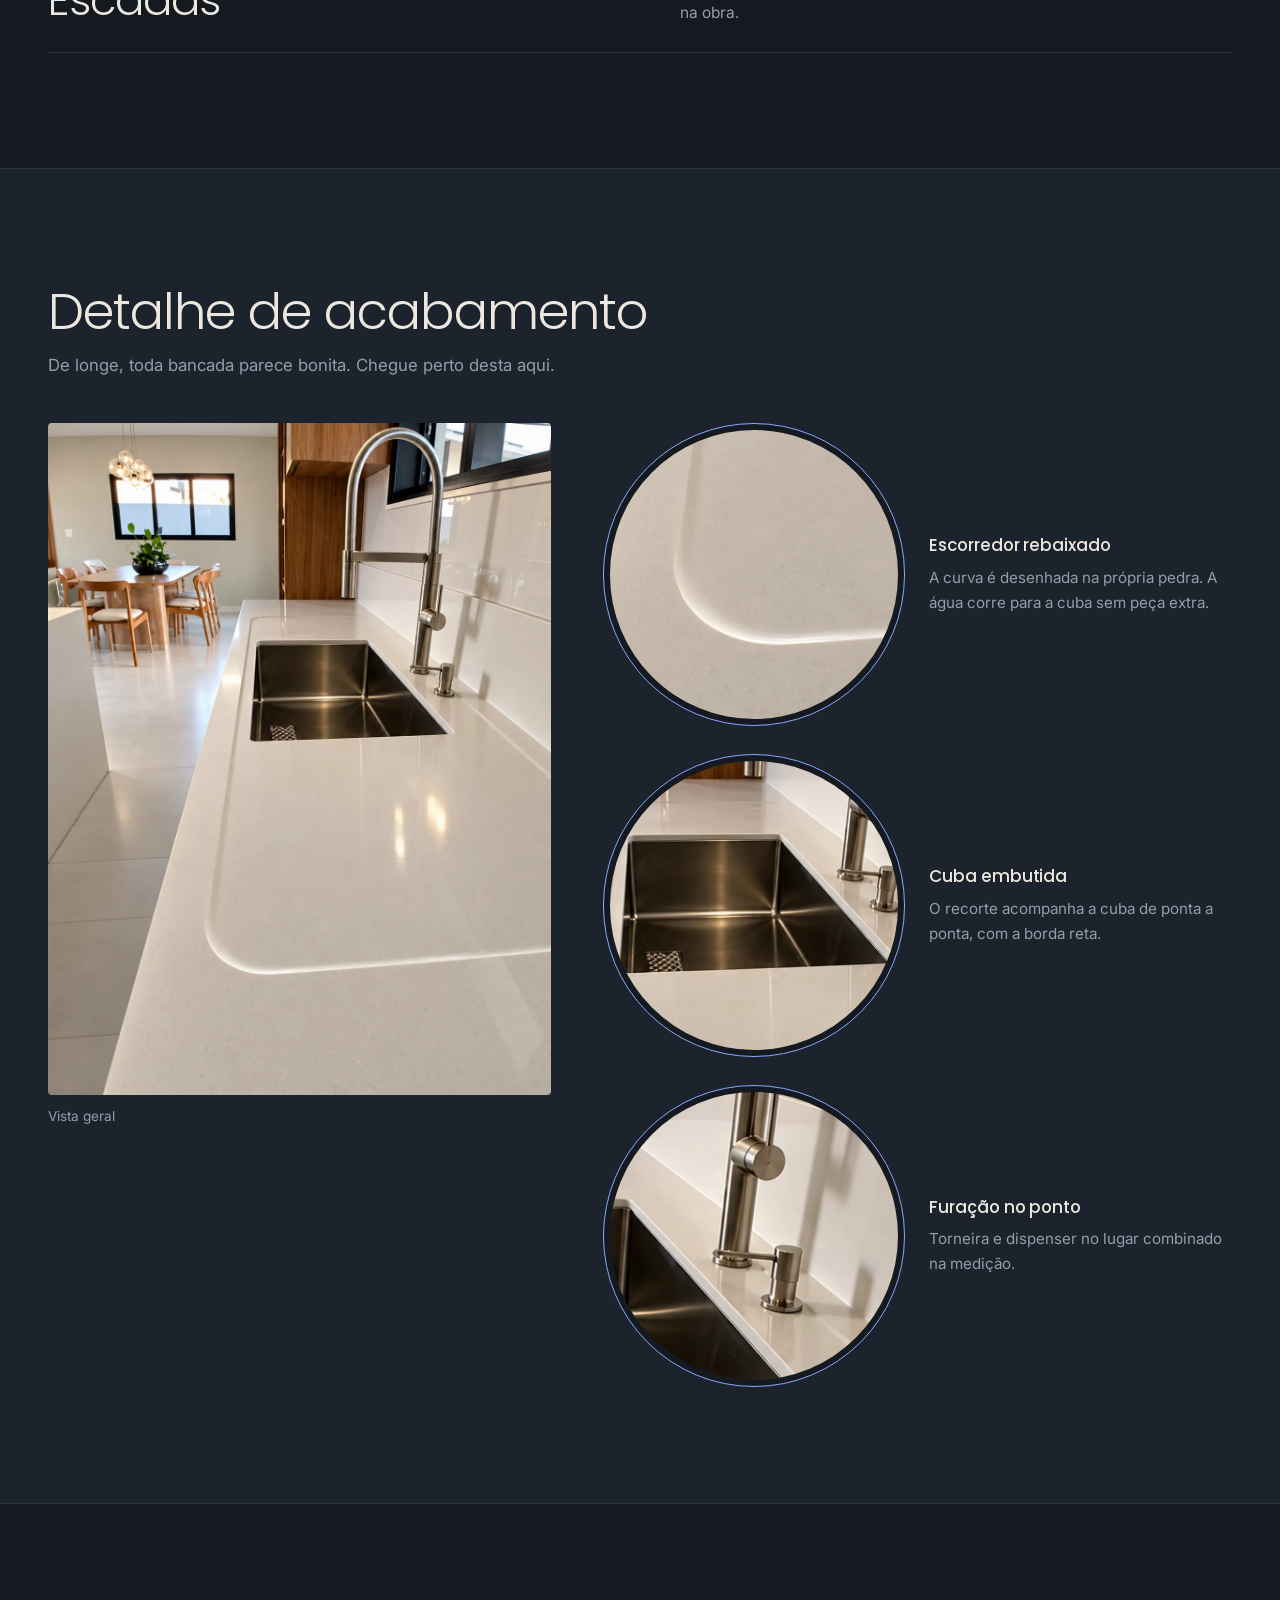
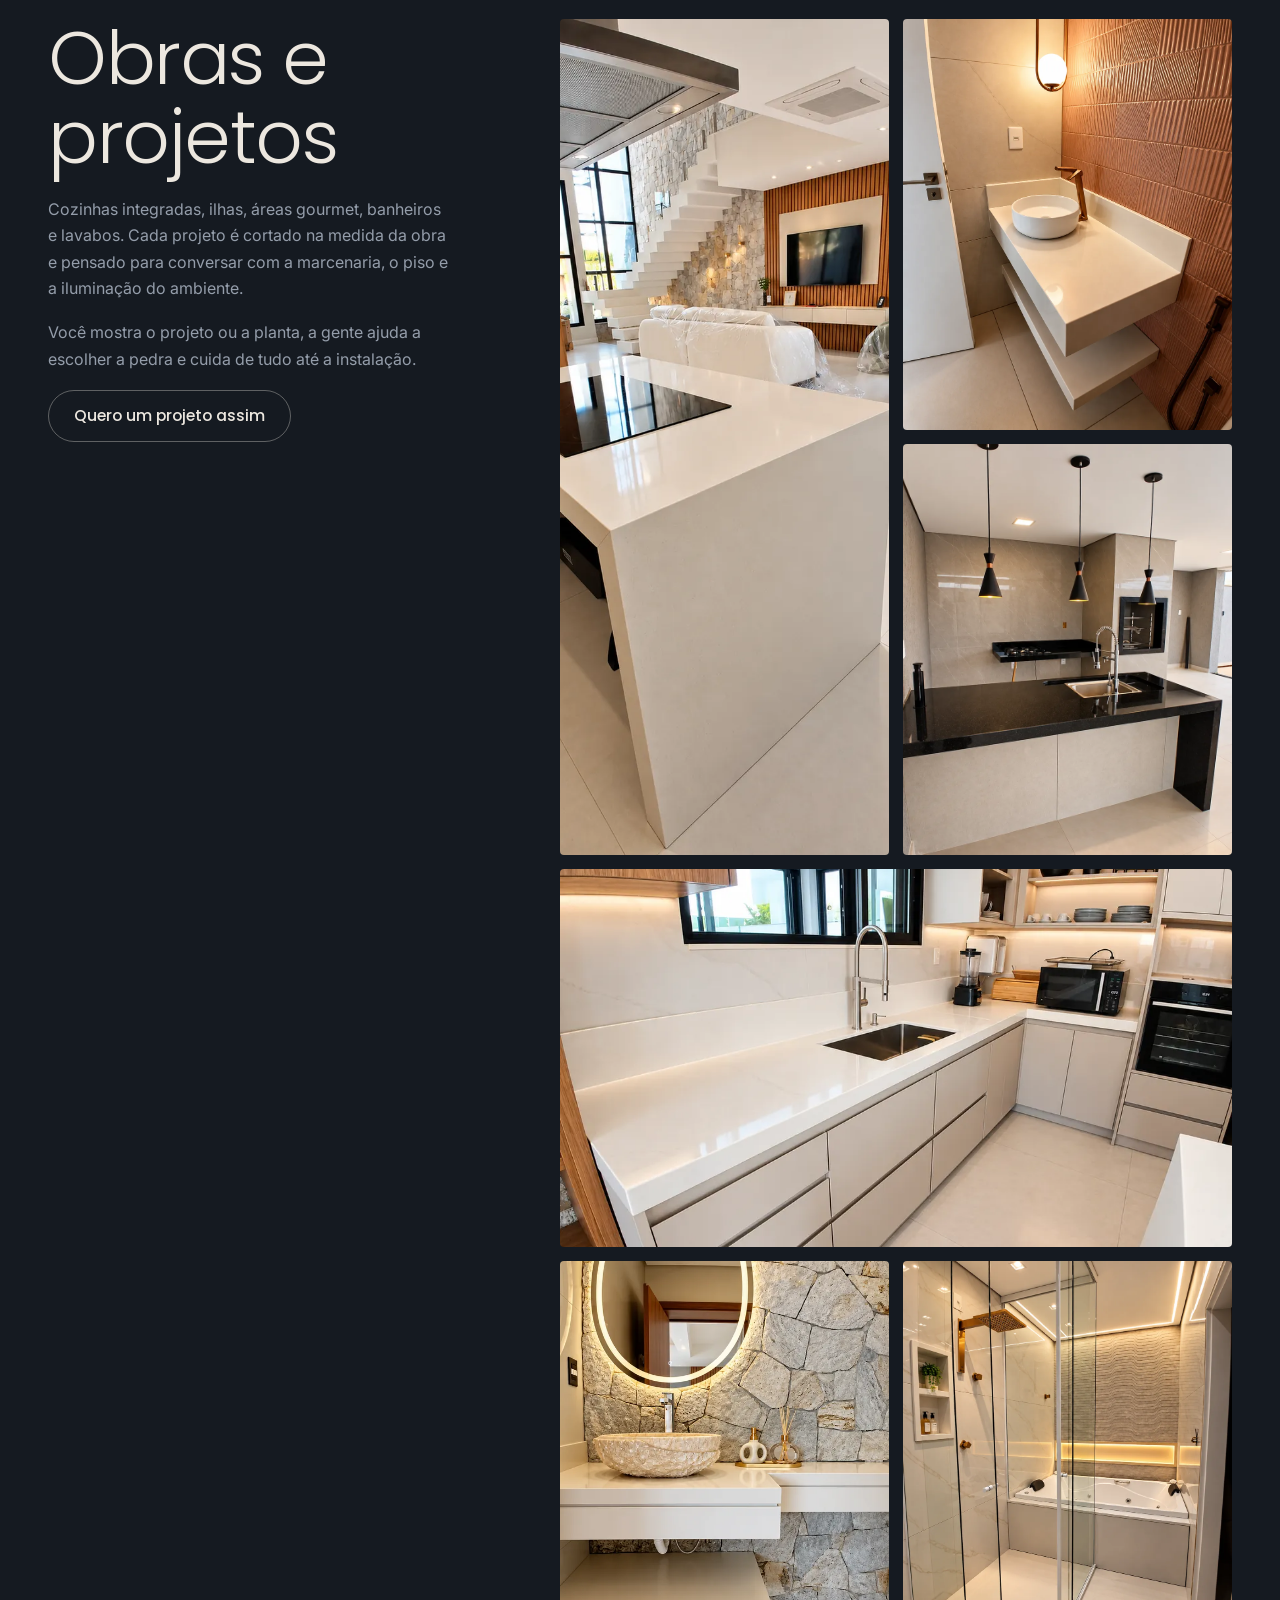
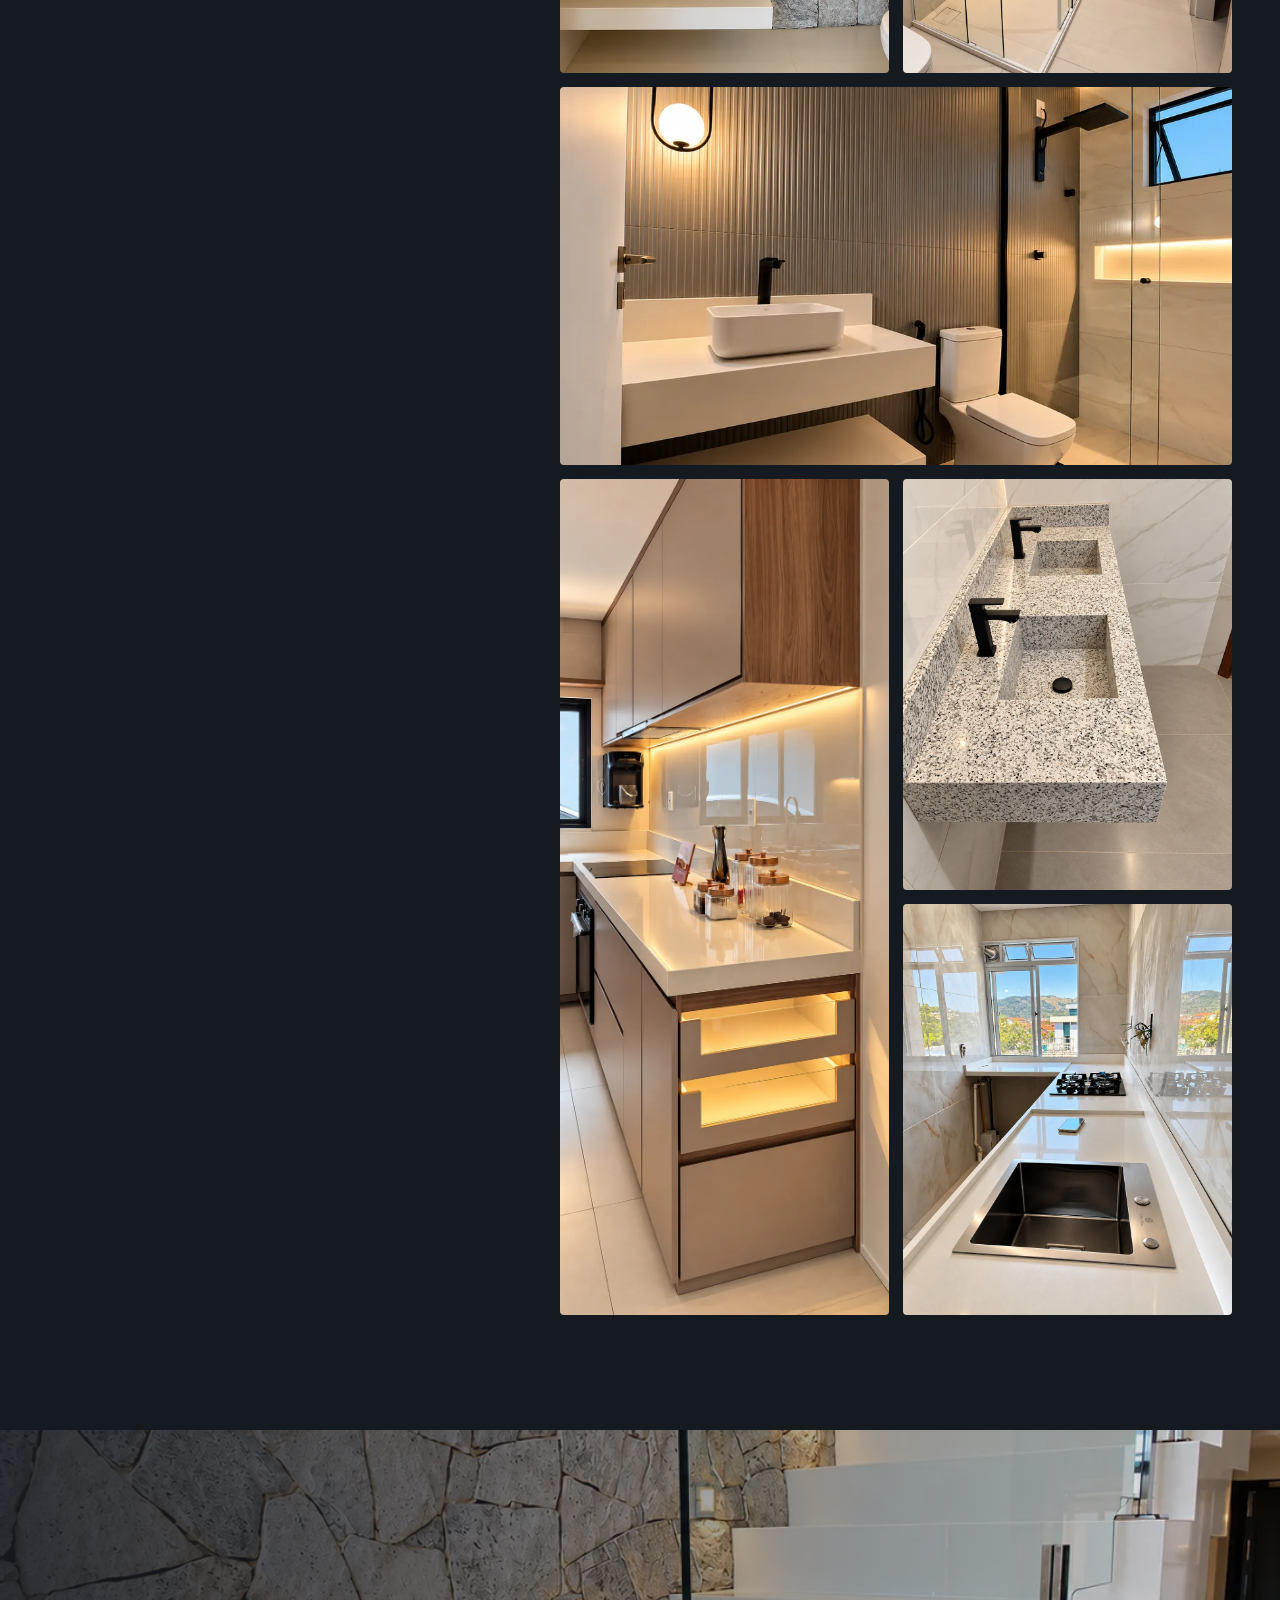
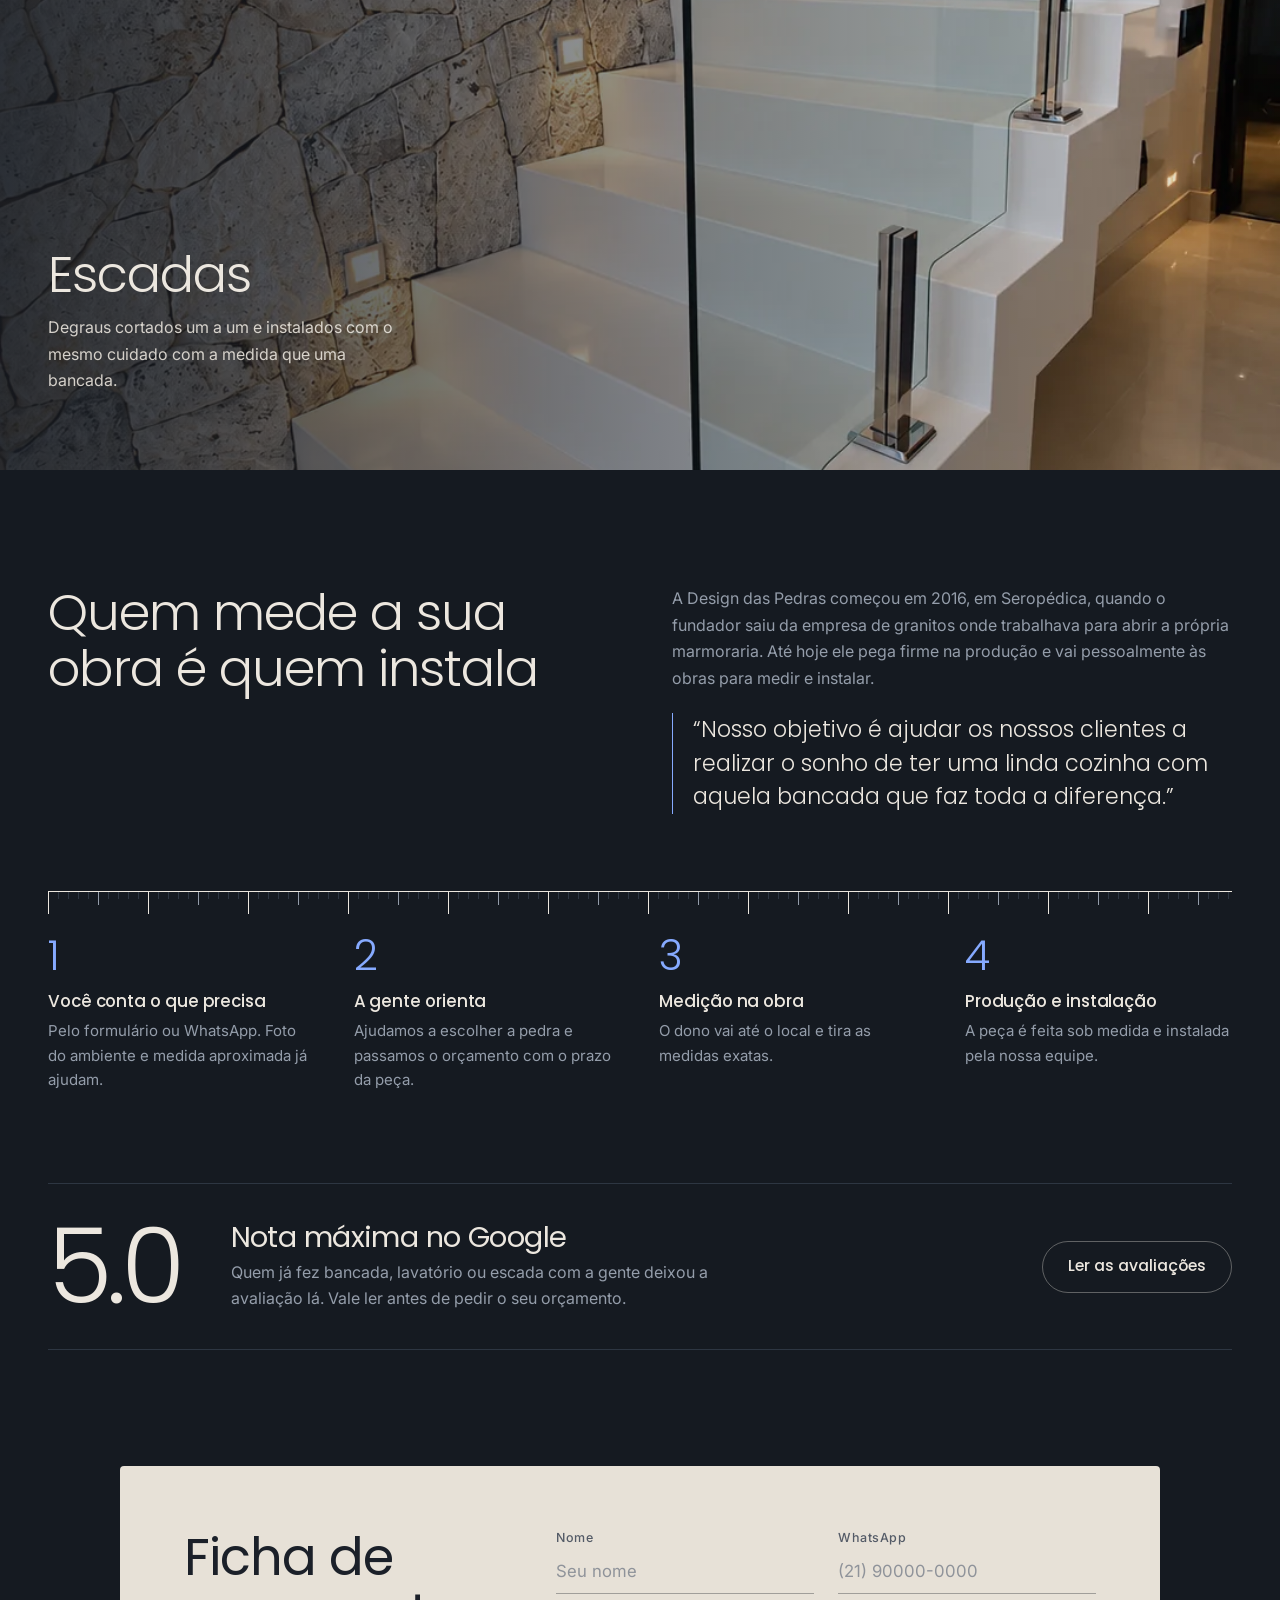
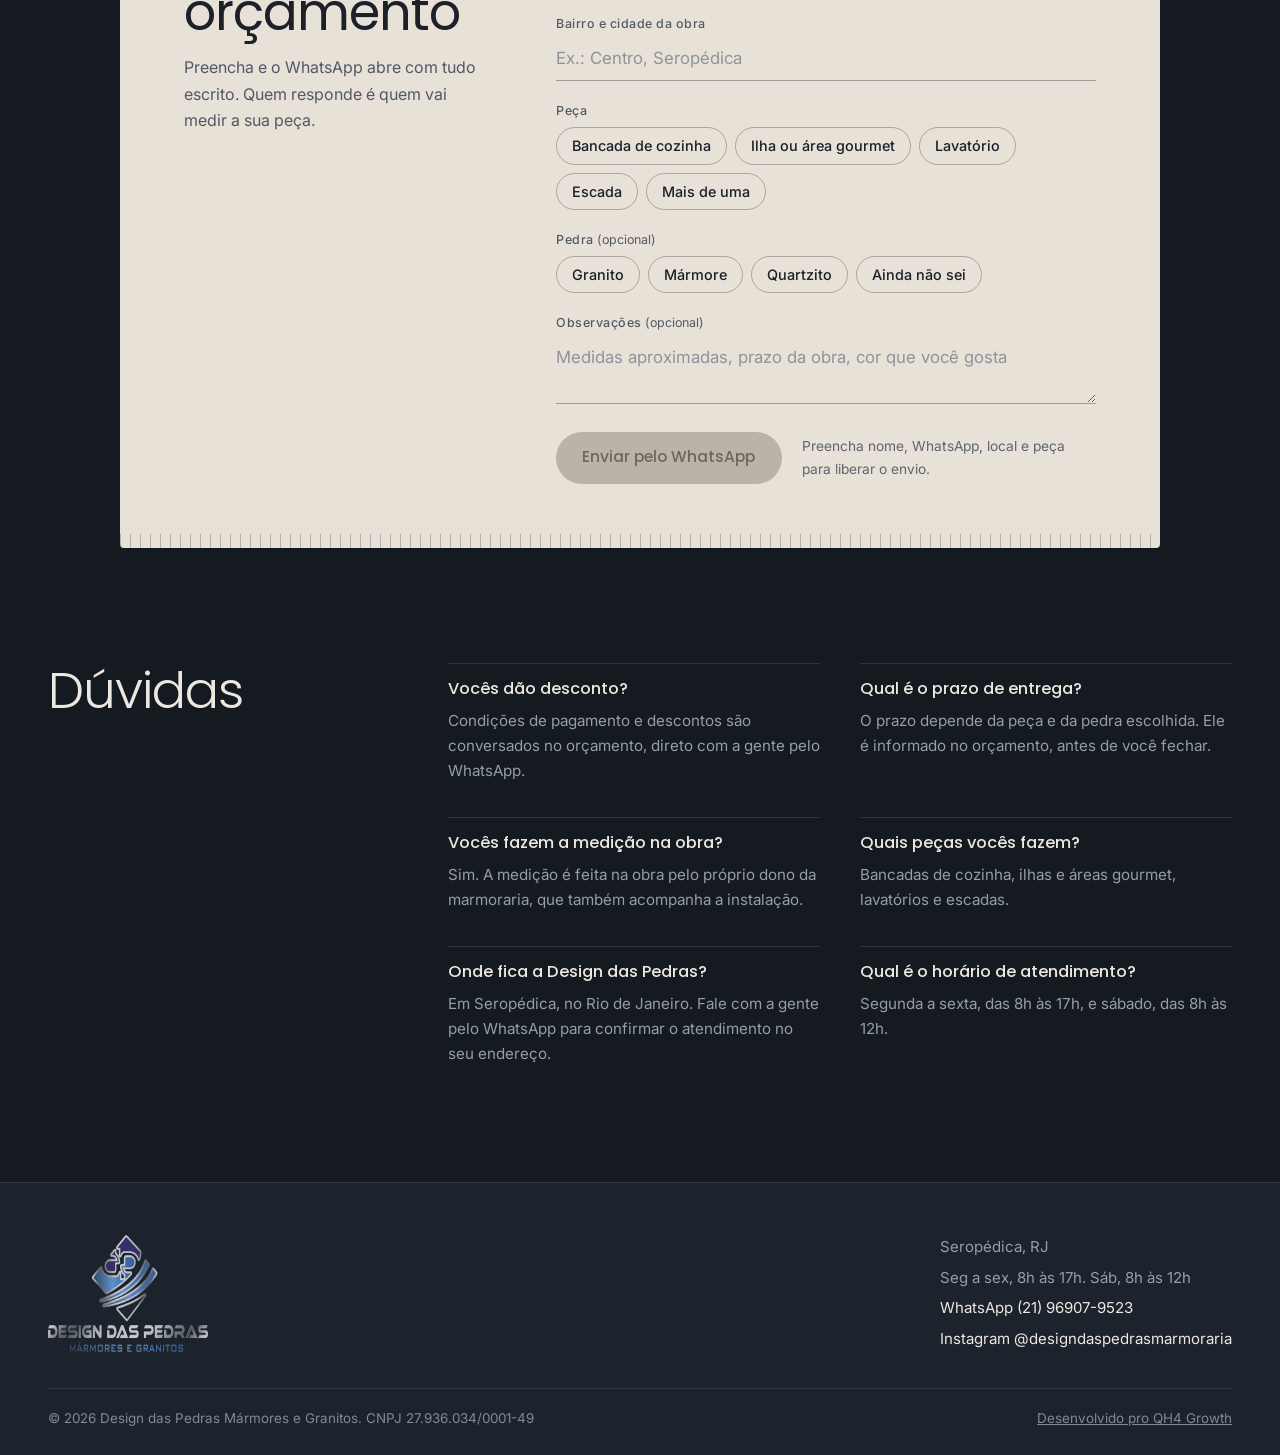
==== commit 6438fa81: "Update material description in index.html" ====
--- a/index.html
+++ b/index.html
@@ -130,7 +130,7 @@
 <section class="pecas" aria-labelledby="pecas-titulo">
   <div class="pecas__cab">
     <h2 id="pecas-titulo">O que sai da nossa marmoraria</h2>
-    <p>Granito, mármore ou quartzito, cortado na medida do seu espaço.</p>
+    <p>Granito, quartzo, mármore ou quartzito, cortado na medida do seu espaço.</p>
   </div>
   <ul class="indice" role="list">
     <li class="indice__item" data-foto="assets/img/cozinha-bancada-l.webp">
